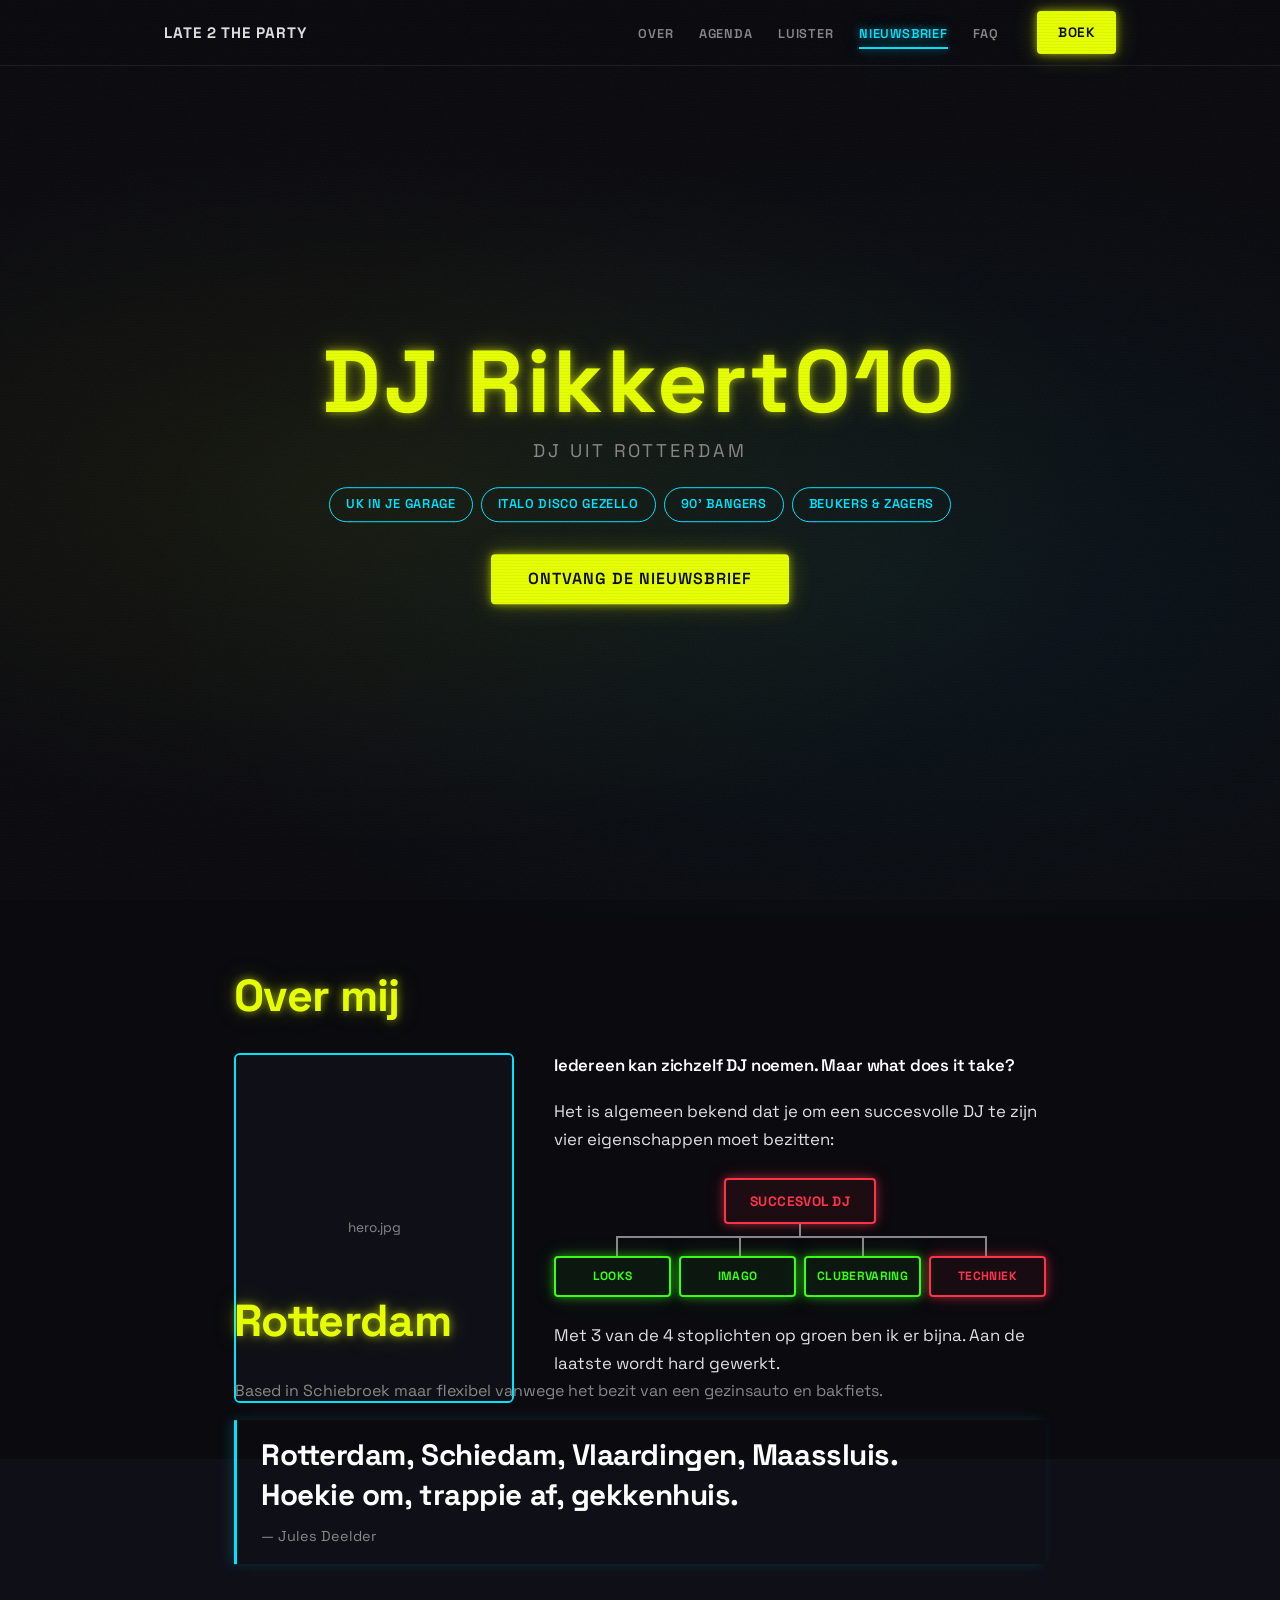
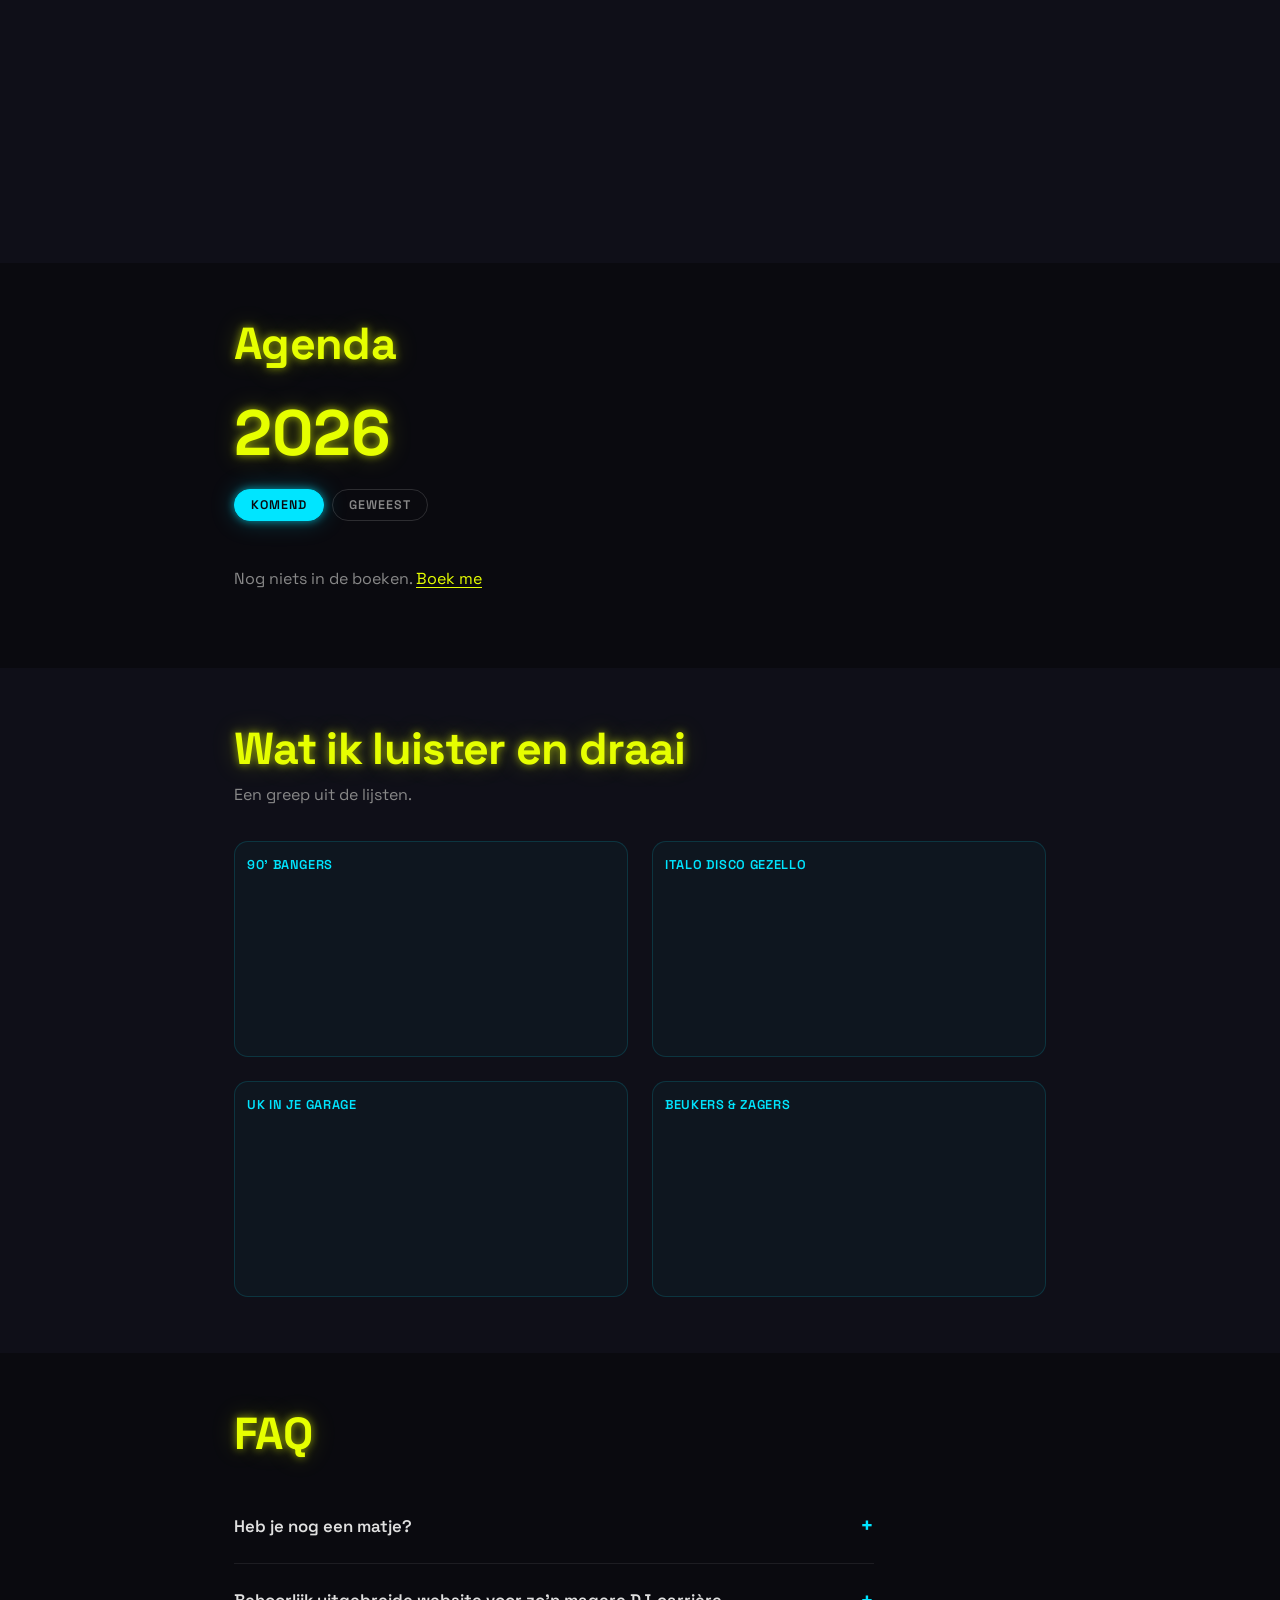
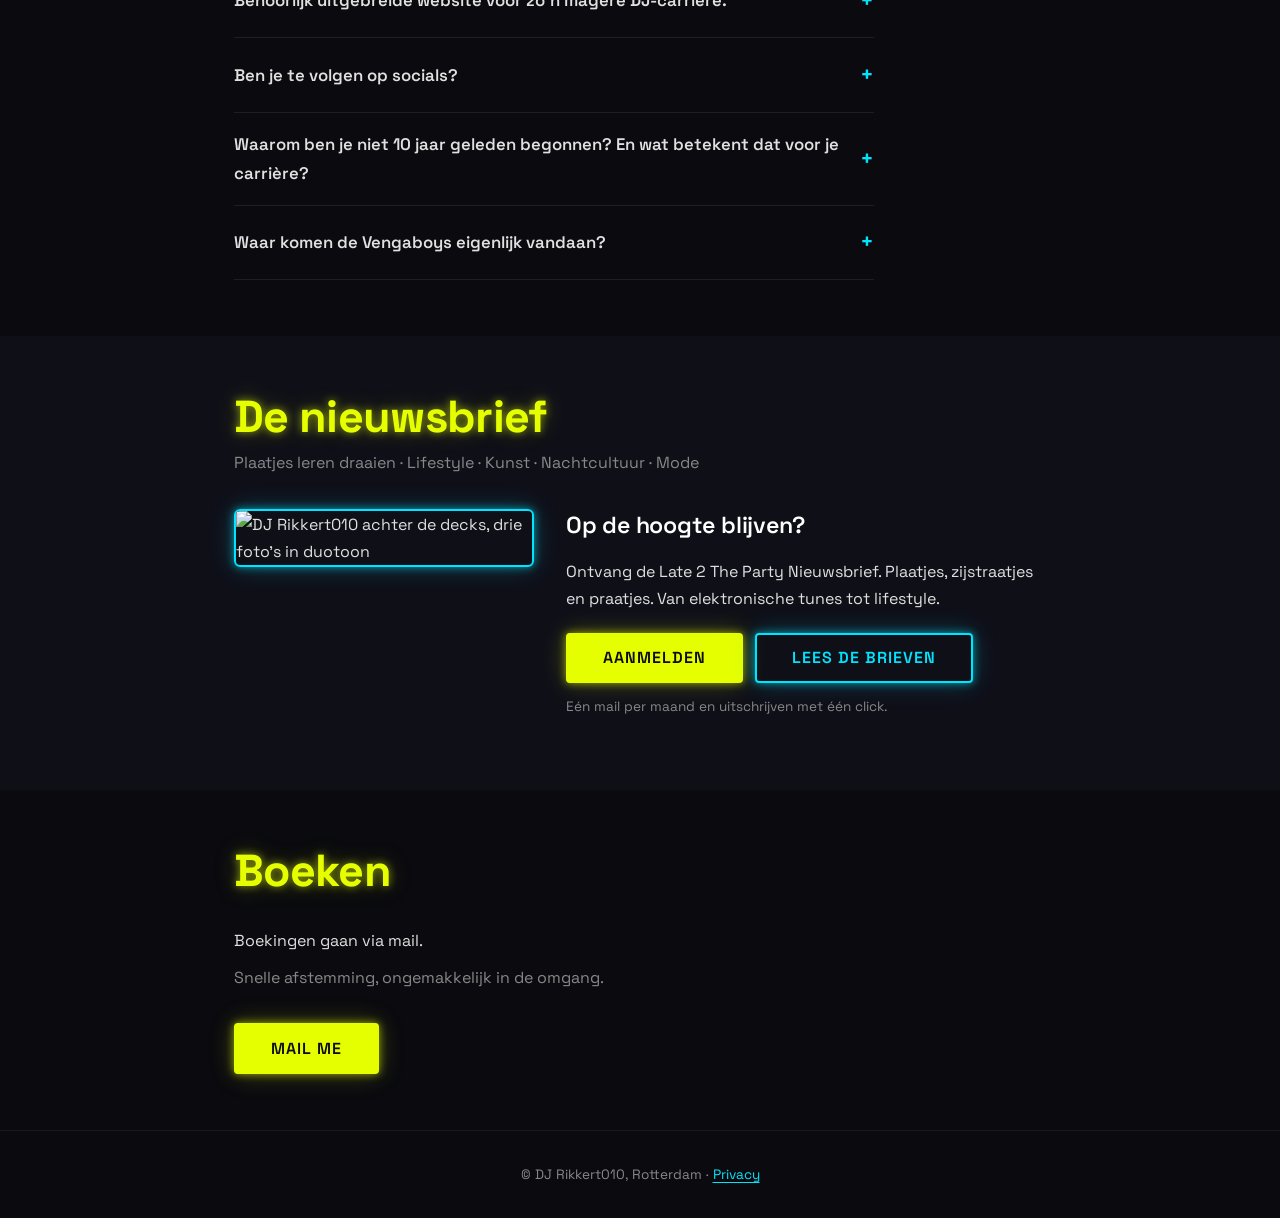
==== index.html @ aee0bec8 "FAQ: vraag 'Hoe lang kun je draaien' verwijderd https://claude.ai/code/session_01ERhdSVkAVQHvj8tGALR" ====
<!DOCTYPE html>
<html lang="nl">
<head>
  <meta charset="UTF-8">
  <meta name="viewport" content="width=device-width, initial-scale=1.0">

  <!-- Favicon (emoji, geen extra bestand nodig) -->
  <link rel="icon" href="data:image/svg+xml,<svg xmlns=%22http://www.w3.org/2000/svg%22 viewBox=%220 0 100 100%22><text y=%22.9em%22 font-size=%2290%22>🎧</text></svg>">

  <!-- SEO -->
  <title>DJ Rikkert010 — Rotterdam | Boekingen</title>
  <meta name="description" content="DJ Rikkert010 uit Rotterdam. UK Garage, Italo Disco, 90's bangers en meer. Beschikbaar voor boekingen.">

  <!-- Open Graph -->
  <meta property="og:title" content="DJ Rikkert010 — Rotterdam">
  <meta property="og:description" content="DJ Rikkert010. UK in je Garage, Italo Disco Gezello & 90' Bangers.">
  <meta property="og:type" content="website">
  <link rel="canonical" href="https://www.late2theparty.nl/">
  <meta property="og:url" content="https://www.late2theparty.nl/">
  <meta property="og:image" content="https://www.late2theparty.nl/hero.jpg">

  <!-- Google Font -->
  <link rel="preconnect" href="https://fonts.googleapis.com">
  <link rel="preconnect" href="https://fonts.gstatic.com" crossorigin>
  <link href="https://fonts.googleapis.com/css2?family=Space+Grotesk:wght@400;600;700&display=swap" rel="stylesheet">

  <link rel="stylesheet" href="style.css">
</head>
<body>

  <!-- Cursor glow (desktop only, moved by JS) -->
  <div class="cursor-glow" id="cursorGlow" aria-hidden="true"></div>

  <!-- Scanlines overlay -->
  <div class="scanlines" aria-hidden="true"></div>

  <!-- Noise texture overlay -->
  <div class="noise" aria-hidden="true"></div>

  <!-- ============================================
       STICKY NAVIGATIE
       ============================================ -->
  <nav class="site-nav" id="siteNav" aria-label="Hoofdnavigatie">
    <div class="site-nav__inner">
      <a href="#hero" class="site-nav__brand">Late 2 The Party</a>
      <ul class="site-nav__links">
        <li><a href="#over" class="site-nav__link">Over</a></li>
        <li><a href="#agenda" class="site-nav__link">Agenda</a></li>
        <li><a href="#luister" class="site-nav__link">Luister</a></li>
        <li><a href="#nieuwsbrief" class="site-nav__link">Nieuwsbrief</a></li>
        <li><a href="#faq" class="site-nav__link">FAQ</a></li>
      </ul>
      <a href="#contact" class="site-nav__cta">Boek</a>
    </div>
  </nav>

  <!-- ============================================
       HERO
       ============================================ -->
  <section class="hero" id="hero" data-parallax="0.3">
    <div class="hero__content">
      <h1 class="hero__title neon-text">DJ Rikkert010</h1>
      <p class="hero__sub">DJ uit Rotterdam</p>

      <!-- GENRE TAGS -->
      <div class="genre-tags">
        <a href="https://open.spotify.com/playlist/3SSnkNHaZYFEnFsS2uNzvc?si=Rkkg8hDzQoSK9qMRm84tKg" class="genre-tag" target="_blank" rel="noopener" aria-label="UK Garage playlist op Spotify">UK in je Garage</a>
        <a href="https://open.spotify.com/playlist/0wihgNsvUCuYe4vIcIEJX1?si=40QB4XUaSfa1ktWyz97FcA&pi=Adpx3Pd0QFGsA" class="genre-tag" target="_blank" rel="noopener" aria-label="Italo Disco playlist op Spotify">Italo Disco Gezello</a>
        <a href="https://open.spotify.com/playlist/6vOpbanOj8kMaIDSkkobG8?si=ckpwqJuDSN2oO83r56tTGg" class="genre-tag" target="_blank" rel="noopener" aria-label="90s Dance playlist op Spotify">90' Bangers</a>
        <a href="https://open.spotify.com/playlist/5kQzJcHHc57Rl9Vzh4SRj6?si=ad35b520052c4538" class="genre-tag" target="_blank" rel="noopener" aria-label="Beukers en zagers playlist op Spotify">Beukers &amp; zagers</a>
      </div>

      <button type="button" class="btn btn--primary ml-onclick-form" onclick="ml('show', '6erjz7', true)">Ontvang de nieuwsbrief</button>
    </div>
  </section>

  <!-- ============================================
       OVER MIJ
       ============================================ -->
  <section class="section" id="over">
    <div class="container">
      <h2 class="section__heading neon-text">Over mij</h2>
      <div class="about-grid">

        <!-- FOTO: hero.jpg staat in docs/ (zelfde bestandsnaam houden) -->
        <div class="photo-frame glow-pulse" id="photo-about">
          <img
            src="hero.jpg"
            alt="Portretfoto van DJ Rikkert010"
            class="photo-frame__img"
            loading="lazy"
            onerror="this.parentElement.classList.add('photo-frame--fallback')"
          >
          <div class="photo-frame__placeholder" aria-hidden="true">hero.jpg</div>
        </div>

        <div class="about-text fade-in">
          <p class="lead">Iedereen kan zichzelf DJ noemen. Maar what does it take?</p>
          <p>Het is algemeen bekend dat je om een succesvolle DJ te zijn vier eigenschappen moet bezitten:</p>

          <!-- ISSUE TREE (animates on scroll) -->
          <div class="skill-tree skill-tree--animate" aria-label="Issue tree: Succesvol DJ staat op rood. Looks, Imago en Clubervaring op groen, Techniek op rood en die blokkeert de uitkomst">
            <div class="skill-tree__top">
              <div class="skill-box skill-box--result skill-box--blocked glow-pulse glow-pulse--red">Succesvol DJ</div>
            </div>
            <div class="skill-tree__connector" aria-hidden="true">
              <div class="connector-line connector-line--vertical"></div>
              <div class="connector-line connector-line--horizontal"></div>
              <div class="connector-line connector-line--drop connector-line--drop-1"></div>
              <div class="connector-line connector-line--drop connector-line--drop-2"></div>
              <div class="connector-line connector-line--drop connector-line--drop-3"></div>
              <div class="connector-line connector-line--drop connector-line--drop-4"></div>
            </div>
            <div class="skill-tree__bottom">
              <div class="skill-box skill-box--green">Looks</div>
              <div class="skill-box skill-box--green">Imago</div>
              <div class="skill-box skill-box--green">Clubervaring</div>
              <div class="skill-box skill-box--red glow-pulse glow-pulse--red">Techniek</div>
            </div>
          </div>

          <p>Met 3 van de 4 stoplichten op groen ben ik er bijna. Aan de laatste wordt hard gewerkt.</p>
        </div>
      </div>
    </div>
  </section>

  <!-- ============================================
       ROTTERDAM
       ============================================ -->
  <section class="section section--alt" id="rotterdam" data-parallax="0.15">
    <div class="container">
      <h2 class="section__heading neon-text">Rotterdam</h2>
      <div class="fade-in">
        <p class="text-muted">Based in Schiebroek maar flexibel vanwege het bezit van een gezinsauto en bakfiets.</p>
        <blockquote class="deelder-quote">
          <p>Rotterdam, Schiedam, Vlaardingen, Maassluis.<br>Hoekie om, trappie af, gekkenhuis.</p>
          <footer>— Jules Deelder</footer>
        </blockquote>
      </div>
    </div>
  </section>

  <!-- ============================================
       AGENDA
       ============================================ -->
  <section class="section" id="agenda">
    <div class="container">
      <h2 class="section__heading neon-text">Agenda</h2>

      <!-- TOURDATA -->
      <div class="agenda fade-in" aria-label="Agenda met optredens">
        <p class="agenda__year">2026</p>

        <div class="agenda-tabs" role="tablist" aria-label="Komende en eerdere optredens">
          <button class="agenda-tab agenda-tab--on" id="tab-komend" role="tab"
                  aria-selected="true" aria-controls="paneel-komend" data-paneel="komend">Komend</button>
          <button class="agenda-tab" id="tab-geweest" role="tab"
                  aria-selected="false" aria-controls="paneel-geweest" data-paneel="geweest">Geweest</button>
        </div>

        <!--
          NIEUWE DATUM: kopieer een <li> naar het juiste paneel.
          datum (DD-MM) | vlag + plaats | naam van het optreden
        -->
        <div class="agenda-paneel" id="paneel-komend" role="tabpanel" aria-labelledby="tab-komend">
          <p class="agenda-leeg">Nog niets in de boeken. <button type="button" class="agenda-leeg__knop" onclick="document.getElementById('contact').scrollIntoView()">Boek me</button></p>
        </div>

        <div class="agenda-paneel" id="paneel-geweest" role="tabpanel" aria-labelledby="tab-geweest" hidden>
          <ul class="agenda__list">
            <li class="agenda__row">
              <span class="agenda__date">15-08</span>
              <span class="agenda__location"><span class="agenda__flag">🇳🇱</span> Rotterdam</span>
              <span class="agenda__event">TELLES B-DAY @ Caf&eacute; Soif</span>
            </li>
            <li class="agenda__row">
              <span class="agenda__date">31-07</span>
              <span class="agenda__location"><span class="agenda__flag">🏳️‍🌈</span> Amsterdam</span>
              <span class="agenda__event">Pride Company Party</span>
            </li>
          </ul>
        </div>
      </div>
    </div>
  </section>

  <!-- ============================================
       SPOTIFY EMBED
       ============================================ -->
  <section class="section section--alt" id="luister">
    <div class="container">
      <h2 class="section__heading section__heading--tight neon-text">Wat ik luister en draai</h2>
      <p class="section__sub">Een greep uit de lijsten.</p>
      <div class="spotify-grid fade-in">
        <div class="spotify-embed">
          <p class="spotify-label">90' Bangers</p>
          <iframe
            style="border-radius:12px"
            src="https://open.spotify.com/embed/playlist/6vOpbanOj8kMaIDSkkobG8?utm_source=generator&theme=0"
            width="100%" height="152"
            frameBorder="0"
            allow="autoplay; clipboard-write; encrypted-media; fullscreen; picture-in-picture"
            loading="lazy"
            title="90' Bangers playlist"
          ></iframe>
        </div>
        <div class="spotify-embed">
          <p class="spotify-label">Italo Disco Gezello</p>
          <iframe
            style="border-radius:12px"
            src="https://open.spotify.com/embed/playlist/0wihgNsvUCuYe4vIcIEJX1?si=40QB4XUaSfa1ktWyz97FcA&utm_source=generator&theme=0"
            width="100%" height="152"
            frameBorder="0"
            allow="autoplay; clipboard-write; encrypted-media; fullscreen; picture-in-picture"
            loading="lazy"
            title="Italo Disco Gezello playlist"
          ></iframe>
        </div>
        <div class="spotify-embed">
          <p class="spotify-label">UK in je Garage</p>
          <iframe
            style="border-radius:12px"
            src="https://open.spotify.com/embed/playlist/3SSnkNHaZYFEnFsS2uNzvc?utm_source=generator&theme=0"
            width="100%" height="152"
            frameBorder="0"
            allow="autoplay; clipboard-write; encrypted-media; fullscreen; picture-in-picture"
            loading="lazy"
            title="UK in je Garage playlist"
          ></iframe>
        </div>
        <div class="spotify-embed">
          <p class="spotify-label">Beukers &amp; zagers</p>
          <iframe
            style="border-radius:12px"
            src="https://open.spotify.com/embed/playlist/5kQzJcHHc57Rl9Vzh4SRj6?utm_source=generator&theme=0"
            width="100%" height="152"
            frameBorder="0"
            allow="autoplay; clipboard-write; encrypted-media; fullscreen; picture-in-picture"
            loading="lazy"
            title="Beukers en zagers playlist"
          ></iframe>
        </div>
      </div>
    </div>
  </section>

  <!-- ============================================
       FAQ
       ============================================ -->
  <section class="section" id="faq">
    <div class="container">
      <h2 class="section__heading neon-text">FAQ</h2>
      <div class="faq-list fade-in">

        <details class="faq-item">
          <summary class="faq-question">Heb je nog een matje?</summary>
          <p class="faq-answer">Nee, maar als je tijdig boekt is er van alles mogelijk.</p>
        </details>

        <details class="faq-item">
          <summary class="faq-question">Behoorlijk uitgebreide website voor zo'n magere DJ-carrière.</summary>
          <p class="faq-answer">Naast DJ'en leer ik ook vibecoden.</p>
        </details>

        <details class="faq-item">
          <summary class="faq-question">Ben je te volgen op socials?</summary>
          <p class="faq-answer">Jazeker, ik ben al sinds 2013 actief op LinkedIn.</p>
        </details>

        <details class="faq-item">
          <summary class="faq-question">Waarom ben je niet 10 jaar geleden begonnen? En wat betekent dat voor je carrière?</summary>
          <p class="faq-answer">Leuk dat je het vraagt. Was ik tien jaar eerder begonnen, dan waren er een hoop andere leuke dingen niet gebeurd. En had ik minder tijd gehad om op feesten een neus voor bangers te ontwikkelen.</p>
          <p class="faq-answer">Als het gaat om implicaties voor je carrière verwijs ik graag naar de schilder Henri Rousseau (1844-1910), bijgenaamd Le Douanier. Pas toen hij met pensioen was van zijn baan als douaneambtenaar begon hij serieus te schilderen. Uitkomst: zijn junglelandschappen hangen nu in het MoMA.</p>
        </details>

        <details class="faq-item">
          <summary class="faq-question">Waar komen de Vengaboys eigenlijk vandaan?</summary>
          <p class="faq-answer">Rotterdam.</p>
        </details>

      </div>
    </div>
  </section>

  <!-- ============================================
       NIEUWSBRIEF, LATE 2 THE PARTY
       ============================================ -->
  <section class="section section--alt" id="nieuwsbrief">
    <div class="container">
      <h2 class="section__heading section__heading--tight neon-text">De nieuwsbrief</h2>
      <p class="section__sub">Plaatjes leren draaien &middot; Lifestyle &middot; Kunst &middot; Nachtcultuur &middot; Mode</p>

      <div class="nb-promo fade-in">
        <a class="nb-promo__beeld" href="nieuwsbrief/" aria-label="Naar het nieuwsbriefarchief">
          <img src="collage.jpg" alt="DJ Rikkert010 achter de decks, drie foto's in duotoon" loading="lazy">
        </a>

        <div class="nb-promo__tekst">
          <p class="lead">Op de hoogte blijven?</p>
          <p>Ontvang de Late 2 The Party Nieuwsbrief. Plaatjes, zijstraatjes en praatjes. Van elektronische tunes tot lifestyle.</p>
          <div class="nb-promo__acties">
            <button type="button" class="btn btn--primary ml-onclick-form" onclick="ml('show', '6erjz7', true)">Aanmelden</button>
            <a href="nieuwsbrief/" class="btn btn--secondary">Lees de brieven</a>
          </div>
          <p class="newsletter__note">Eén mail per maand en uitschrijven met één click.</p>
        </div>
      </div>
    </div>
  </section>

  <!-- ============================================
       CONTACT / BOEKEN
       ============================================ -->
  <section class="section" id="contact">
    <div class="container">
      <h2 class="section__heading neon-text">Boeken</h2>
      <div class="contact-block fade-in">
        <p>Boekingen gaan via mail.</p>
        <p class="text-muted">Snelle afstemming, ongemakkelijk in de omgang.</p>

        <!-- MAILADRES AANPASSEN: verander alleen het adres achter "mailto:". -->
        <a href="mailto:hallo@late2theparty.nl" class="btn btn--primary" aria-label="Stuur een boekingsmail">Mail me</a>
      </div>
    </div>
  </section>

  <!-- ============================================
       FOOTER
       ============================================ -->
  <footer class="footer">
    <p>&copy; DJ Rikkert010, Rotterdam &middot; <a href="privacy/" class="nb-inline-link">Privacy</a></p>
  </footer>

  <script src="main.js"></script>

  <!-- ============================================
       MAILERLITE UNIVERSAL SCRIPT
       ============================================
       Activeert pop-ups en embedded formulieren die je in het
       MailerLite-dashboard aanmaakt. Weergaveregels van de pop-up
       stel je daar in, niet hier.
       ============================================ -->
  <script>
    (function(w,d,e,u,f,l,n){w[f]=w[f]||function(){(w[f].q=w[f].q||[])
    .push(arguments);},l=d.createElement(e),l.async=1,l.src=u,
    n=d.getElementsByTagName(e)[0],n.parentNode.insertBefore(l,n);})
    (window,document,'script','https://assets.mailerlite.com/js/universal.js','ml');
    ml('account', '2547241');
  </script>
</body>
</html>
---- style.css ----
/* ============================================
   R-010 DJ ONE-PAGER
   ============================================
   KLEUREN AANPASSEN:
   --neon-yellow : primaire neon kleur
   --neon-cyan   : secundaire neon kleur
   --neon-red    : accentkleur
   --bg-dark     : achtergrond
   ============================================ */

:root {
  --neon-yellow: #e6ff00;
  --neon-cyan: #00e5ff;
  --neon-red: #ff3348;
  --neon-green: #39ff14;
  --bg-dark: #0a0a0f;
  --bg-alt: #0f0f18;
  --text-main: #e0e0e0;
  --text-muted: #888;
  --font: 'Space Grotesk', sans-serif;
  --glow-yellow: 0 0 8px rgba(230, 255, 0, .6), 0 0 24px rgba(230, 255, 0, .25);
  --glow-cyan: 0 0 8px rgba(0, 229, 255, .6), 0 0 24px rgba(0, 229, 255, .25);
  --glow-green: 0 0 8px rgba(57, 255, 20, .5), 0 0 20px rgba(57, 255, 20, .2);
  --glow-red: 0 0 8px rgba(255, 51, 72, .5), 0 0 20px rgba(255, 51, 72, .2);
  /* hoogte van de sticky nav — de hero trekt dit van 100dvh af */
  --nav-h: 3.2rem;
}

@media (max-width: 640px) {
  :root { --nav-h: 2.7rem; }
}

/* ---- RESET ---- */
*, *::before, *::after { box-sizing: border-box; margin: 0; padding: 0; }

html {
  scroll-behavior: smooth;
  scroll-padding-top: 5rem;
}

body {
  font-family: var(--font);
  background: var(--bg-dark);
  color: var(--text-main);
  line-height: 1.7;
  -webkit-font-smoothing: antialiased;
  overflow-x: hidden;
}

a { color: inherit; text-decoration: none; }
ul { list-style: none; }
img { max-width: 100%; display: block; }

/* ---- CONTAINER ---- */
.container {
  max-width: 860px;
  margin: 0 auto;
  padding: 0 1.5rem;
}

/* ============================================
   STICKY NAVIGATIE
   ============================================ */
.site-nav {
  position: sticky;
  top: 0;
  z-index: 1000;
  background: rgba(10, 10, 15, .82);
  -webkit-backdrop-filter: blur(10px);
  backdrop-filter: blur(10px);
  border-bottom: 1px solid rgba(255, 255, 255, .08);
}

.site-nav__inner {
  max-width: 1000px;
  margin: 0 auto;
  display: flex;
  align-items: center;
  gap: 1rem;
  padding: .7rem 1.5rem;
}

.site-nav__brand {
  font-weight: 700;
  font-size: .95rem;
  text-transform: uppercase;
  letter-spacing: .06em;
  color: var(--text-main);
  white-space: nowrap;
  transition: color .2s ease, text-shadow .2s ease;
}

.site-nav__brand:hover {
  color: var(--neon-yellow);
  text-shadow: var(--glow-yellow);
}

.site-nav__links {
  display: flex;
  align-items: center;
  gap: 1.6rem;
  margin-left: auto;
}

.site-nav__link {
  position: relative;
  text-transform: uppercase;
  letter-spacing: .06em;
  font-size: .8rem;
  font-weight: 600;
  color: var(--text-muted);
  padding: .2rem 0;
  transition: color .2s ease;
}

.site-nav__link:hover {
  color: var(--neon-cyan);
}

.site-nav__link--active {
  color: var(--neon-cyan);
  text-shadow: var(--glow-cyan);
}

.site-nav__link--active::after {
  content: '';
  position: absolute;
  left: 0;
  right: 0;
  bottom: -4px;
  height: 2px;
  background: var(--neon-cyan);
  box-shadow: var(--glow-cyan);
}

.site-nav__cta {
  margin-left: 1.4rem;
  padding: .5rem 1.2rem;
  border-radius: 4px;
  font-weight: 600;
  font-size: .85rem;
  text-transform: uppercase;
  letter-spacing: .05em;
  white-space: nowrap;
  background: var(--neon-yellow);
  color: var(--bg-dark);
  border: 2px solid var(--neon-yellow);
  box-shadow: var(--glow-yellow);
  transition: all .2s ease;
}

.site-nav__cta:hover {
  background: transparent;
  color: var(--neon-yellow);
}

.site-nav__cta:focus-visible,
.site-nav__link:focus-visible,
.site-nav__brand:focus-visible {
  outline: 2px solid var(--neon-cyan);
  outline-offset: 3px;
}

@media (max-width: 640px) {
  .site-nav__inner {
    gap: .5rem;
    padding: .55rem .9rem;
  }
  .site-nav__brand {
    display: none;
  }
  .site-nav__links {
    margin: 0 auto;
    gap: .95rem;
  }
  .site-nav__link {
    font-size: .85rem;
  }
  .site-nav__cta {
    margin-left: 0;
    padding: .45rem .9rem;
  }
}

/* Extra smalle telefoons: nav nog iets compacter */
@media (max-width: 380px) {
  .site-nav__links { gap: .7rem; }
  .site-nav__link { font-size: .8rem; }
  .site-nav__cta { padding: .4rem .7rem; font-size: .78rem; }
}

/* ============================================
   SCANLINES OVERLAY (CRT effect)
   ============================================ */
.scanlines {
  position: fixed;
  inset: 0;
  z-index: 9998;
  pointer-events: none;
  background: repeating-linear-gradient(
    0deg,
    rgba(0, 0, 0, .03) 0px,
    rgba(0, 0, 0, .03) 1px,
    transparent 1px,
    transparent 3px
  );
}

/* ============================================
   NOISE TEXTURE OVERLAY
   ============================================ */
.noise {
  position: fixed;
  inset: 0;
  z-index: 9997;
  pointer-events: none;
  opacity: .04;
  background-image: url("data:image/svg+xml,%3Csvg viewBox='0 0 256 256' xmlns='http://www.w3.org/2000/svg'%3E%3Cfilter id='n'%3E%3CfeTurbulence type='fractalNoise' baseFrequency='.85' numOctaves='4' stitchTiles='stitch'/%3E%3C/filter%3E%3Crect width='100%25' height='100%25' filter='url(%23n)'/%3E%3C/svg%3E");
  background-repeat: repeat;
  background-size: 256px 256px;
}

/* ============================================
   CURSOR GLOW (desktop only)
   ============================================ */
.cursor-glow {
  position: fixed;
  width: 320px;
  height: 320px;
  border-radius: 50%;
  background: radial-gradient(
    circle,
    rgba(0, 229, 255, .08) 0%,
    rgba(230, 255, 0, .04) 40%,
    transparent 70%
  );
  pointer-events: none;
  z-index: 9996;
  left: 0;
  top: 0;
  opacity: 0;
  transition: opacity .3s ease;
  will-change: transform;
}

.cursor-glow--visible {
  opacity: 1;
}

/* Hide cursor glow on touch devices */
@media (hover: none) {
  .cursor-glow { display: none; }
}

/* ---- NEON TEXT ---- */
.neon-text {
  color: var(--neon-yellow);
  text-shadow: var(--glow-yellow);
}

.text-cyan {
  color: var(--neon-cyan);
  text-shadow: var(--glow-cyan);
}

.text-red {
  color: var(--neon-red);
  text-shadow: 0 0 8px rgba(255, 51, 72, .6);
}

.text-muted {
  color: var(--text-muted);
}

/* ============================================
   GRADIENT TEXT (cyan → yellow)
   ============================================ */
.gradient-text {
  background: linear-gradient(135deg, var(--neon-cyan) 0%, var(--neon-yellow) 100%);
  -webkit-background-clip: text;
  background-clip: text;
  -webkit-text-fill-color: transparent;
  /* glow uses a blurred pseudo-element */
  position: relative;
}

.gradient-text::after {
  content: attr(data-text);
  position: absolute;
  inset: 0;
  background: linear-gradient(135deg, var(--neon-cyan) 0%, var(--neon-yellow) 100%);
  -webkit-background-clip: text;
  background-clip: text;
  -webkit-text-fill-color: transparent;
  filter: blur(12px);
  opacity: .5;
  z-index: -1;
}

/* ============================================
   GLOW PULSE (breathing neon borders)
   ============================================ */
.glow-pulse {
  animation: glowPulse 3s ease-in-out infinite alternate;
}

.glow-pulse--green {
  animation-name: glowPulseGreen;
}

.glow-pulse--red {
  animation-name: glowPulseRed;
}

@keyframes glowPulse {
  0%   { box-shadow: 0 0 6px rgba(0, 229, 255, .4), 0 0 16px rgba(0, 229, 255, .15); }
  100% { box-shadow: 0 0 12px rgba(0, 229, 255, .7), 0 0 36px rgba(0, 229, 255, .3); }
}

@keyframes glowPulseGreen {
  0%   { box-shadow: 0 0 6px rgba(57, 255, 20, .3), 0 0 16px rgba(57, 255, 20, .1); }
  100% { box-shadow: 0 0 12px rgba(57, 255, 20, .6), 0 0 36px rgba(57, 255, 20, .25); }
}

@keyframes glowPulseRed {
  0%   { box-shadow: 0 0 6px rgba(255, 51, 72, .3), 0 0 16px rgba(255, 51, 72, .1); }
  100% { box-shadow: 0 0 12px rgba(255, 51, 72, .6), 0 0 36px rgba(255, 51, 72, .25); }
}

/* ============================================
   HERO
   ============================================ */
.hero {
  /* nav-hoogte eraf, anders staat de inhoud onder het optische midden */
  min-height: calc(100vh - var(--nav-h));
  min-height: calc(100dvh - var(--nav-h));
  display: flex;
  align-items: center;
  justify-content: center;
  text-align: center;
  padding: 2rem;
  position: relative;
  overflow: hidden;
}

/* subtle gradient bg */
.hero::before {
  content: '';
  position: absolute;
  inset: 0;
  background:
    radial-gradient(ellipse at 30% 50%, rgba(230, 255, 0, .06) 0%, transparent 60%),
    radial-gradient(ellipse at 70% 60%, rgba(0, 229, 255, .05) 0%, transparent 60%);
  pointer-events: none;
}

.hero__content { position: relative; z-index: 1; }

.hero__title {
  font-size: clamp(4rem, 14vw, 10rem);
  text-wrap: balance;
  font-weight: 700;
  letter-spacing: .04em;
  line-height: 1;
  animation: flicker 3s ease-in-out infinite alternate;
}

@keyframes flicker {
  0%, 90%, 100% { opacity: 1; }
  92% { opacity: .85; }
  94% { opacity: 1; }
  96% { opacity: .9; }
}

/* ============================================
   GENRE TAGS
   ============================================ */
.genre-tags {
  display: flex;
  flex-wrap: wrap;
  justify-content: center;
  gap: .5rem;
  margin-top: 1.25rem;
}

.genre-tag {
  display: inline-block;
  padding: .35rem 1rem;
  border: 1px solid var(--neon-cyan);
  border-radius: 100px;
  font-size: .8rem;
  font-weight: 600;
  color: var(--neon-cyan);
  text-transform: uppercase;
  letter-spacing: .05em;
  transition: all .2s ease;
}

.genre-tag:hover {
  background: var(--neon-cyan);
  color: var(--bg-dark);
  box-shadow: var(--glow-cyan);
}

.genre-tag[href="#"] {
  pointer-events: none;
  cursor: default;
}

.genre-tag:focus-visible {
  outline: 2px solid var(--neon-yellow);
  outline-offset: 2px;
}

/* ============================================
   BUTTONS
   ============================================ */
.btn {
  display: inline-block;
  padding: .85rem 2.2rem;
  border-radius: 4px;
  font-family: var(--font);
  font-size: 1rem;
  font-weight: 600;
  cursor: pointer;
  border: 2px solid transparent;
  transition: all .2s ease;
  text-transform: uppercase;
  letter-spacing: .06em;
}

.btn:focus-visible {
  outline: 2px solid var(--neon-cyan);
  outline-offset: 3px;
}

.btn--primary {
  background: var(--neon-yellow);
  color: var(--bg-dark);
  border-color: var(--neon-yellow);
  box-shadow: var(--glow-yellow);
  margin-top: 2rem;
}

.btn--primary:hover {
  background: transparent;
  color: var(--neon-yellow);
}

.btn--secondary {
  background: transparent;
  color: var(--neon-cyan);
  border-color: var(--neon-cyan);
  box-shadow: var(--glow-cyan);
}

.btn--secondary:hover {
  background: var(--neon-cyan);
  color: var(--bg-dark);
}

.btn--copied {
  border-color: var(--neon-yellow) !important;
  color: var(--neon-yellow) !important;
  box-shadow: var(--glow-yellow) !important;
  background: transparent !important;
}

/* ============================================
   SECTIONS
   ============================================ */
.section {
  padding: 5rem 0;
  position: relative;
}

.section--alt {
  background: var(--bg-alt);
}

.section__heading {
  font-size: clamp(1.8rem, 5vw, 2.8rem);
  margin-bottom: 2rem;
  font-weight: 700;
  letter-spacing: -.015em;
  line-height: 1.1;
  text-wrap: balance;
}

/* Kop met een ondertitel eronder: minder lucht tussen de twee */
.section__heading--tight {
  margin-bottom: .5rem;
}

.section__sub {
  margin-bottom: 2rem;
  color: var(--text-muted);
}

/* ============================================
   ABOUT GRID
   ============================================ */
.about-grid {
  display: grid;
  grid-template-columns: 280px 1fr;
  gap: 2.5rem;
  align-items: start;
}

@media (max-width: 640px) {
  .about-grid {
    grid-template-columns: 1fr;
  }
}

.about-text p {
  font-size: 1.05rem;
  margin-bottom: 1rem;
}

/* Openingsregel van een sectie: groter, dunner, meer lucht */
.lead {
  font-size: clamp(1.2rem, 2.6vw, 1.45rem);
  line-height: 1.45;
  font-weight: 600;
  letter-spacing: -.01em;
  color: #fff;
  text-wrap: pretty;
}

.about-text .lead {
  margin-bottom: 1.25rem;
}

/* ============================================
   SKILL TREE
   ============================================ */
.skill-tree {
  margin: 1.5rem 0;
  display: flex;
  flex-direction: column;
  align-items: center;
}

/* Animation: hidden by default, JS adds --visible */
.js .skill-tree--animate .skill-tree__top,
.js .skill-tree--animate .skill-tree__connector {
  opacity: 0;
  transform: translateY(16px);
  transition: opacity .4s ease, transform .4s ease;
}

/* De lampjes staan eerst UIT: grijs, geen gloed. */
.js .skill-tree--animate .skill-box--green,
.js .skill-tree--animate .skill-box--red {
  opacity: 0;
  transform: translateY(16px);
  border-color: rgba(255, 255, 255, .14);
  color: var(--text-muted);
  background: rgba(255, 255, 255, .02);
  box-shadow: none;
  transition: opacity .3s ease, transform .3s ease,
              border-color .5s ease, color .5s ease,
              background .5s ease, box-shadow .5s ease;
}

/* Pulserende gloed pas laten starten als het lampje aan is */
.js .skill-tree--animate .skill-box--red.glow-pulse {
  animation: none;
}

/* ...en dan gaan ze aan, in de reeks van de transition-delays hieronder */
.skill-tree--animate.skill-tree--visible .skill-tree__bottom .skill-box--green {
  border-color: var(--neon-green);
  color: var(--neon-green);
  background: rgba(57, 255, 20, .06);
  box-shadow: var(--glow-green);
}

.skill-tree--animate.skill-tree--visible .skill-tree__bottom .skill-box--red {
  border-color: var(--neon-red);
  color: var(--neon-red);
  background: rgba(255, 51, 72, .06);
  box-shadow: var(--glow-red);
}

.skill-tree--animate.skill-tree--visible .skill-box--red.glow-pulse {
  animation: glowPulseRed 3s ease-in-out infinite alternate;
  animation-delay: 2.1s;
}

.skill-tree--animate.skill-tree--visible .skill-tree__top {
  opacity: 1; transform: translateY(0);
  transition-delay: 0s;
}

.skill-tree--animate.skill-tree--visible .skill-tree__connector {
  opacity: 1; transform: translateY(0);
  transition-delay: .3s;
}

.skill-tree--animate.skill-tree--visible .skill-tree__bottom .skill-box:nth-child(1) {
  opacity: 1; transform: translateY(0);
  transition-delay: .5s;
}

.skill-tree--animate.skill-tree--visible .skill-tree__bottom .skill-box:nth-child(2) {
  opacity: 1; transform: translateY(0);
  transition-delay: .75s;
}

.skill-tree--animate.skill-tree--visible .skill-tree__bottom .skill-box:nth-child(3) {
  opacity: 1; transform: translateY(0);
  transition-delay: 1s;
}

/* De stilte hiervoor is de grap: drie lampjes floepen aan, dan een tel niks,
   en dan pas Techniek op rood. */
.skill-tree--animate.skill-tree--visible .skill-tree__bottom .skill-box:nth-child(4) {
  opacity: 1; transform: translateY(0);
  transition-delay: 1.8s;
}

.skill-tree__top {
  display: flex;
  justify-content: center;
}

.skill-tree__connector {
  position: relative;
  width: 100%;
  height: 32px;
}

.connector-line {
  position: absolute;
  background: var(--text-muted);
}

.connector-line--vertical {
  width: 2px;
  height: 12px;
  left: 50%;
  top: 0;
  transform: translateX(-50%);
}

.connector-line--horizontal {
  height: 2px;
  top: 12px;
  left: 12.5%;
  right: 12.5%;
}

.connector-line--drop {
  width: 2px;
  height: 20px;
  top: 12px;
}

.connector-line--drop-1 { left: 12.5%; }
.connector-line--drop-2 { left: 37.5%; }
.connector-line--drop-3 { left: 62.5%; }
.connector-line--drop-4 { left: 87.5%; }

.skill-tree__bottom {
  display: grid;
  grid-template-columns: repeat(4, 1fr);
  gap: .5rem;
  width: 100%;
}

@media (max-width: 480px) {
  .skill-tree__bottom {
    grid-template-columns: repeat(2, 1fr);
  }

  .skill-tree__connector {
    display: none;
  }
}

.skill-box {
  padding: .5rem .4rem;
  border-radius: 4px;
  text-align: center;
  font-size: .75rem;
  font-weight: 700;
  text-transform: uppercase;
  letter-spacing: .03em;
  border: 2px solid;
}

.skill-box--result {
  border-color: var(--neon-green);
  color: var(--neon-green);
  background: rgba(57, 255, 20, .08);
  box-shadow: var(--glow-green);
  padding: .6rem 1.5rem;
  font-size: .85rem;
}

.skill-box--green {
  border-color: var(--neon-green);
  color: var(--neon-green);
  background: rgba(57, 255, 20, .06);
}

.skill-box--red {
  border-color: var(--neon-red);
  color: var(--neon-red);
  background: rgba(255, 51, 72, .06);
  box-shadow: var(--glow-red);
}

/* ============================================
   PHOTO FRAME + FALLBACK
   ============================================ */
.photo-frame {
  aspect-ratio: 4 / 5;
  border: 2px solid var(--neon-cyan);
  border-radius: 6px;
  overflow: hidden;
  position: relative;
}

.photo-frame__img {
  width: 100%;
  height: 100%;
  object-fit: cover;
}

.photo-frame__placeholder {
  display: none;
  position: absolute;
  inset: 0;
  background: var(--bg-alt);
  color: var(--text-muted);
  font-size: .85rem;
  justify-content: center;
  align-items: center;
}

.photo-frame--fallback .photo-frame__img {
  display: none;
}

.photo-frame--fallback .photo-frame__placeholder {
  display: flex;
}

/* ============================================
   ROTTERDAM
   ============================================ */
.rotterdam-sub {
  font-style: italic;
  margin-top: .5rem;
}

.deelder-quote {
  border-left: 3px solid var(--neon-cyan);
  padding: 1rem 1.5rem;
  margin: 1rem 0 1.5rem;
  box-shadow: -4px 0 12px rgba(0, 229, 255, .15);
}

.deelder-quote p {
  font-size: clamp(1.3rem, 3.4vw, 1.85rem);
  font-weight: 700;
  line-height: 1.35;
  letter-spacing: -.015em;
  color: #fff;
}

.deelder-quote footer {
  margin-top: .5rem;
  color: var(--text-muted);
  font-size: .9rem;
}

.rotterdam-icons {
  margin-top: 1.25rem;
  color: var(--neon-cyan);
  font-weight: 600;
}

/* ============================================
   AGENDA / TOURDATA
   ============================================ */
.agenda__year {
  font-size: clamp(2.5rem, 8vw, 4rem);
  font-weight: 700;
  line-height: 1;
  color: var(--neon-yellow);
  text-shadow: var(--glow-yellow);
  margin-bottom: 1.5rem;
}

.agenda__list {
  display: flex;
  flex-direction: column;
}

.agenda__row {
  display: grid;
  grid-template-columns: 90px 1fr 1.2fr;
  align-items: center;
  gap: 1rem;
  padding: 1.1rem 0.25rem;
  border-top: 1px solid rgba(255, 255, 255, .08);
  transition: background .2s ease, padding-left .2s ease;
}

.agenda__row:last-child {
  border-bottom: 1px solid rgba(255, 255, 255, .08);
}

.agenda__row:hover {
  background: rgba(0, 229, 255, .05);
  padding-left: .75rem;
}

.agenda__date {
  font-weight: 700;
  font-size: 1.05rem;
  color: var(--neon-cyan);
  letter-spacing: .03em;
}

.agenda__location {
  font-weight: 600;
  color: var(--text-main);
}

.agenda__flag {
  margin-right: .4rem;
}

.agenda__event {
  color: var(--text-muted);
  text-align: right;
}

@media (max-width: 640px) {
  .agenda__row {
    grid-template-columns: 64px 1fr;
    grid-template-areas:
      "date location"
      "date event";
    gap: .15rem 1rem;
  }
  .agenda__date { grid-area: date; align-self: center; }
  .agenda__location { grid-area: location; }
  .agenda__event { grid-area: event; text-align: left; font-size: .9rem; }
}

/* ============================================
   SPOTIFY EMBEDS
   ============================================ */
.spotify-grid {
  display: grid;
  grid-template-columns: 1fr 1fr;
  gap: 1.5rem;
}

@media (max-width: 640px) {
  .spotify-grid {
    grid-template-columns: 1fr;
  }
}

.spotify-embed {
  border: 1px solid rgba(0, 229, 255, .15);
  border-radius: 14px;
  padding: .75rem;
  background: rgba(0, 229, 255, .03);
}

.spotify-label {
  font-size: .8rem;
  font-weight: 600;
  color: var(--neon-cyan);
  text-transform: uppercase;
  letter-spacing: .05em;
  margin-bottom: .5rem;
}

/* ============================================
   FAQ
   ============================================ */
.faq-list {
  max-width: 640px;
}

.faq-item {
  border-bottom: 1px solid rgba(255, 255, 255, .08);
}

.faq-question {
  padding: 1.1rem 0;
  cursor: pointer;
  font-weight: 600;
  font-size: 1.05rem;
  color: var(--text-main);
  list-style: none;
  display: flex;
  align-items: center;
  justify-content: space-between;
  gap: 1rem;
  transition: color .2s ease;
}

.faq-question::-webkit-details-marker {
  display: none;
}

.faq-question::after {
  content: '+';
  font-size: 1.4rem;
  color: var(--neon-cyan);
  flex-shrink: 0;
  transition: transform .2s ease;
}

.faq-item[open] .faq-question::after {
  content: '−';
}

.faq-question:hover {
  color: var(--neon-cyan);
}

.faq-answer {
  padding: 0 0 1.1rem;
  color: var(--text-muted);
  line-height: 1.7;
}

/* ============================================
   NIEUWSBRIEF
   ============================================ */
.newsletter {
  max-width: 620px;
}

.newsletter__pitch {
  font-size: 1.05rem;
  margin-bottom: 1.25rem;
}

.newsletter__what {
  display: flex;
  flex-direction: column;
  gap: .5rem;
  margin-bottom: 1.75rem;
}

.newsletter__what li {
  position: relative;
  padding-left: 1.5rem;
  color: var(--text-muted);
}

.newsletter__what li::before {
  content: '';
  position: absolute;
  left: 0;
  top: .65em;
  width: 8px;
  height: 8px;
  border: 2px solid var(--neon-cyan);
  box-shadow: var(--glow-cyan);
}

/* MailerLite embed krijgt lucht; de vormgeving zelf regel je in MailerLite */
.ml-embedded {
  margin: 0 0 .75rem;
}

.newsletter__note {
  font-size: .85rem;
  color: var(--text-muted);
}

/* ---- ARCHIEF ---- */
.newsletter__archive {
  margin-top: 3rem;
  padding-top: 2rem;
  border-top: 1px solid rgba(255, 255, 255, .08);
}

.newsletter__archive-heading {
  font-size: 1.1rem;
  font-weight: 700;
  letter-spacing: .04em;
  text-transform: uppercase;
  color: var(--neon-cyan);
  margin-bottom: 1.25rem;
}

.archive-list {
  display: flex;
  flex-direction: column;
}

.archive-item {
  padding: 1.1rem 0;
  border-bottom: 1px solid rgba(255, 255, 255, .08);
}

.archive-item:first-child {
  border-top: 1px solid rgba(255, 255, 255, .08);
}

.archive-item__meta {
  display: block;
  font-size: .78rem;
  letter-spacing: .12em;
  text-transform: uppercase;
  color: var(--text-muted);
  margin-bottom: .2rem;
}

.archive-item__title {
  font-size: 1.05rem;
  font-weight: 600;
  transition: color .2s ease, text-shadow .2s ease;
}

.archive-item__title:hover {
  color: var(--neon-yellow);
  text-shadow: var(--glow-yellow);
}

.archive-item__teaser {
  color: var(--text-muted);
  font-size: .92rem;
  margin-top: .2rem;
}

/* ============================================
   CONTACT
   ============================================ */
.contact-block {
  max-width: 520px;
  display: flex;
  flex-direction: column;
  align-items: flex-start;
  gap: .6rem;
}

/* Knop krijgt extra lucht; de gap regelt de rest */
.contact-block .btn--primary {
  margin-top: 1.4rem;
}

/* ============================================
   FOOTER
   ============================================ */
.footer {
  text-align: center;
  padding: 2rem;
  color: var(--text-muted);
  font-size: .85rem;
  border-top: 1px solid rgba(255, 255, 255, .06);
}

/* ============================================
   FADE-IN ANIMATION (scroll-triggered via JS)
   ============================================ */
.js .fade-in {
  opacity: 0;
  transform: translateY(24px);
  transition: opacity .6s ease, transform .6s ease;
}

/* Zwaarder dan .js .fade-in, anders verliest deze regel en blijft de
   inhoud onzichtbaar zodra JavaScript draait. */
.js .fade-in.fade-in--visible {
  opacity: 1;
  transform: translateY(0);
}

/* ============================================
   REDUCED MOTION
   ============================================ */
@media (prefers-reduced-motion: reduce) {
  .fade-in {
    opacity: 1;
    transform: none;
    transition: none;
  }
  .hero__title {
    animation: none;
  }
  .glow-pulse,
  .glow-pulse--green,
  .glow-pulse--red {
    animation: none;
  }
  .skill-tree--animate .skill-tree__top,
  .skill-tree--animate .skill-tree__connector,
  .skill-tree--animate .skill-box--green,
  .skill-tree--animate .skill-box--red {
    opacity: 1;
    transform: none;
    transition: none;
  }
  /* Lampjes meteen aan in plaats van grijs wachten op de reeks */
  .skill-tree--animate .skill-box--green {
    border-color: var(--neon-green);
    color: var(--neon-green);
    background: rgba(57, 255, 20, .06);
    box-shadow: var(--glow-green);
  }
  .skill-tree--animate .skill-box--red {
    border-color: var(--neon-red);
    color: var(--neon-red);
    background: rgba(255, 51, 72, .06);
    box-shadow: var(--glow-red);
  }
  /* Specifieker dan de regel die de pulse weer aanzet */
  .skill-tree--animate.skill-tree--visible .skill-box--red.glow-pulse {
    animation: none;
  }
}

/* ============================================
   NIEUWSBRIEFPAGINA EN PRIVACY
   Groen als hoofdkleur, zoals de masthead van de brief.
   ============================================ */
.neon-green-text {
  color: var(--neon-green);
  text-shadow: var(--glow-green);
}

/* ---- MASTHEAD ---- */
.nb-masthead {
  padding: 3.5rem 0 2rem;
  text-align: center;
  background:
    radial-gradient(ellipse at 50% 0%, rgba(230, 255, 0, .07) 0%, transparent 65%),
    var(--bg-dark);
}

.nb-masthead__kicker {
  font-size: clamp(1.6rem, 6vw, 3rem);
  font-weight: 700;
  line-height: 1;
  letter-spacing: -.01em;
  text-transform: uppercase;
  color: var(--neon-yellow);
  text-shadow: var(--glow-yellow);
}

.nb-masthead__title {
  font-size: clamp(1.6rem, 6vw, 3rem);
  font-weight: 700;
  line-height: 1;
  letter-spacing: -.01em;
  text-transform: uppercase;
  color: var(--neon-yellow);
  text-shadow: var(--glow-yellow);
}

.nb-masthead__tags {
  margin-top: 1.5rem;
  padding: .9rem 0;
  border-top: 2px solid var(--neon-cyan);
  border-bottom: 2px solid var(--neon-cyan);
  font-size: clamp(.8rem, 2vw, .95rem);
  font-weight: 700;
  color: var(--neon-yellow);
  letter-spacing: .02em;
}

/* ---- TAGFILTER ---- */
.nb-filters {
  display: flex;
  flex-wrap: wrap;
  gap: .5rem;
  margin-bottom: 2rem;
}

.nb-filter {
  font-family: var(--font);
  font-size: .78rem;
  font-weight: 600;
  letter-spacing: .04em;
  text-transform: uppercase;
  padding: .45rem .9rem;
  border-radius: 999px;
  cursor: pointer;
  color: var(--text-muted);
  background: transparent;
  border: 1px solid rgba(255, 255, 255, .14);
  transition: color .2s ease, border-color .2s ease, box-shadow .2s ease;
}

.nb-filter:hover {
  color: var(--neon-yellow);
  border-color: rgba(230, 255, 0, .5);
}

.nb-filter--on {
  color: var(--bg-dark);
  background: var(--neon-yellow);
  border-color: var(--neon-yellow);
  box-shadow: var(--glow-yellow);
}

.nb-filter:focus-visible {
  outline: 2px solid var(--neon-cyan);
  outline-offset: 3px;
}

/* ---- EDITIELIJST ---- */
.nb-list {
  display: flex;
  flex-direction: column;
}

.nb-item {
  border-top: 1px solid rgba(255, 255, 255, .08);
}

.nb-item:last-child {
  border-bottom: 1px solid rgba(255, 255, 255, .08);
}

.nb-item__link {
  display: block;
  padding: 1.4rem .25rem;
  transition: background .2s ease, padding-left .2s ease;
}

.nb-item__link:hover {
  background: rgba(230, 255, 0, .05);
  padding-left: .75rem;
}

.nb-item__link:focus-visible {
  outline: 2px solid var(--neon-yellow);
  outline-offset: 2px;
}

.nb-item__meta {
  display: block;
  font-size: .75rem;
  letter-spacing: .14em;
  text-transform: uppercase;
  color: var(--neon-yellow);
  margin-bottom: .35rem;
}

.nb-item__title {
  font-size: clamp(1.1rem, 2.6vw, 1.4rem);
  font-weight: 700;
  line-height: 1.25;
  letter-spacing: -.01em;
  text-wrap: balance;
  margin-bottom: .35rem;
}

.nb-item__link:hover .nb-item__title {
  color: var(--neon-yellow);
}

.nb-item__teaser {
  color: var(--text-muted);
  font-size: .95rem;
  margin-bottom: .6rem;
}

.nb-item__tags {
  display: flex;
  flex-wrap: wrap;
  gap: .35rem;
}

.nb-tag {
  font-size: .68rem;
  letter-spacing: .1em;
  text-transform: uppercase;
  color: var(--text-muted);
  border: 1px solid rgba(255, 255, 255, .12);
  border-radius: 999px;
  padding: .18rem .55rem;
}

.nb-empty {
  color: var(--text-muted);
  padding: 1.5rem 0;
}

.nb-inline-link {
  color: var(--neon-cyan);
  text-decoration: underline;
  text-underline-offset: 3px;
}

/* ---- LOPENDE TEKST, privacy ---- */
.prose {
  max-width: 68ch;
}

.prose p {
  margin-bottom: 1rem;
  font-size: 1.02rem;
}

.prose__h2 {
  font-size: 1.02rem;
  font-weight: 700;
  letter-spacing: .03em;
  text-transform: uppercase;
  color: #fff;
  margin: 2rem 0 .75rem;
}

.prose a {
  color: var(--neon-cyan);
  text-decoration: underline;
  text-underline-offset: 3px;
}

/* ---- NIEUWSBRIEFBLOK OP DE HOMEPAGE ---- */
.nb-kicker {
  font-size: .78rem;
  letter-spacing: .26em;
  text-transform: uppercase;
  color: var(--neon-cyan);
  margin-bottom: .4rem;
}

.nb-promo {
  display: grid;
  grid-template-columns: 300px 1fr;
  gap: 2rem;
  align-items: start;
}

@media (max-width: 700px) {
  .nb-promo { grid-template-columns: 1fr; gap: 1.5rem; }
}

.nb-promo__beeld {
  display: block;
  border: 2px solid var(--neon-cyan);
  border-radius: 6px;
  overflow: hidden;
  box-shadow: var(--glow-cyan);
  transition: transform .25s ease;
}

.nb-promo__beeld:hover { transform: translateY(-3px); }

.nb-promo__beeld:focus-visible {
  outline: 2px solid var(--neon-cyan);
  outline-offset: 3px;
}

.nb-promo__tekst p { margin-bottom: 1rem; }

.nb-promo__acties { margin: 1.25rem 0 .75rem; }

.btn--green {
  background: var(--neon-green);
  color: var(--bg-dark);
  border-color: var(--neon-green);
  box-shadow: var(--glow-green);
  margin-top: 0;
}

.btn--green:hover {
  background: transparent;
  color: var(--neon-green);
}

/* Uitkomst op rood: als één voorwaarde blokkeert, blokkeert de uitkomst ook */
.skill-box--blocked {
  border-color: var(--neon-red);
  color: var(--neon-red);
  background: rgba(255, 51, 72, .08);
  box-shadow: var(--glow-red);
}

/* ---- EDITIEPAGINA ---- */
.ed-back { font-size: .85rem; margin-bottom: 2rem; }

.ed-meta {
  font-size: .78rem;
  letter-spacing: .16em;
  text-transform: uppercase;
  color: var(--neon-yellow);
  margin-bottom: .5rem;
}

.ed-title {
  font-size: clamp(1.7rem, 4.6vw, 2.6rem);
  font-weight: 700;
  line-height: 1.1;
  letter-spacing: -.02em;
  text-wrap: balance;
  color: #fff;
  margin-bottom: .75rem;
}

.ed-preheader {
  font-size: clamp(1.05rem, 2.4vw, 1.25rem);
  color: var(--text-muted);
  margin-bottom: 1.25rem;
}

.ed-tags { display: flex; flex-wrap: wrap; gap: .35rem; }

.ed-rule {
  border: 0;
  border-top: 1px solid rgba(255, 255, 255, .1);
  margin: 2.5rem 0;
}

.ed-rubriek {
  font-size: clamp(1.5rem, 5vw, 2.1rem);
  font-weight: 700;
  line-height: 1.05;
  letter-spacing: -.01em;
  text-transform: uppercase;
  color: var(--neon-yellow);
  text-shadow: var(--glow-yellow);
  margin: 3.5rem 0 0;
  padding-bottom: .6rem;
  border-bottom: 2px solid var(--neon-cyan);
}

.prose .ed-rubriek + .prose__h2 { margin-top: 1.25rem; }

.ed-figure { margin: 1.75rem 0; }

.ed-figure img {
  width: 100%;
  border: 2px solid rgba(0, 229, 255, .35);
  border-radius: 6px;
}

.ed-figure figcaption {
  margin-top: .6rem;
  font-size: .8rem;
  color: var(--text-muted);
  line-height: 1.5;
}

.ed-sterren { font-size: 1.15rem; letter-spacing: .1em; }

.ed-cta { margin: 2rem 0 1rem; }

/* Het schema op de editiepagina staat stil, zonder scroll-animatie */
.prose .skill-tree { margin: 2rem 0; }

/* Twee knoppen naast elkaar, netjes afbrekend op smalle schermen */
.nb-promo__acties {
  display: flex;
  flex-wrap: wrap;
  gap: .75rem;
  align-items: center;
}

.ed-cta {
  display: flex;
  flex-wrap: wrap;
  gap: .75rem;
  align-items: center;
}

/* De aanmeldknop is een <button>, die erft de fontfamilie niet automatisch */
button.btn {
  font-family: var(--font);
  cursor: pointer;
}

/* ---- AGENDA TABBLADEN ---- */
.agenda-tabs {
  display: flex;
  gap: .5rem;
  margin-bottom: 1.5rem;
}

.agenda-tab {
  font-family: var(--font);
  font-size: .78rem;
  font-weight: 600;
  letter-spacing: .08em;
  text-transform: uppercase;
  padding: .45rem 1rem;
  border-radius: 999px;
  cursor: pointer;
  color: var(--text-muted);
  background: transparent;
  border: 1px solid rgba(255, 255, 255, .14);
  transition: color .2s ease, border-color .2s ease, box-shadow .2s ease;
}

.agenda-tab:hover {
  color: var(--neon-cyan);
  border-color: rgba(0, 229, 255, .5);
}

.agenda-tab--on {
  color: var(--bg-dark);
  background: var(--neon-cyan);
  border-color: var(--neon-cyan);
  box-shadow: var(--glow-cyan);
}

.agenda-tab:focus-visible {
  outline: 2px solid var(--neon-yellow);
  outline-offset: 3px;
}

.agenda-leeg {
  color: var(--text-muted);
  padding: 1.25rem 0;
}

.agenda-leeg__knop {
  font-family: var(--font);
  font-size: inherit;
  color: var(--neon-yellow);
  background: none;
  border: 0;
  padding: 0;
  cursor: pointer;
  text-decoration: underline;
  text-underline-offset: 3px;
}

/* ============================================
   AFWERKING NA DE UX-REVIEW
   ============================================ */

/* Naam past nu op één regel, ook op een telefoon */
.hero__title {
  font-size: clamp(2.4rem, 8vw, 5.5rem);
}

.hero__sub {
  margin-top: .6rem;
  font-size: clamp(.95rem, 2.2vw, 1.15rem);
  letter-spacing: .16em;
  text-transform: uppercase;
  color: var(--text-muted);
}

/* Minder verticale leegte tussen de secties */
.section {
  padding: 3.5rem 0;
}

@media (max-width: 640px) {
  .section { padding: 2.75rem 0; }
}

/* Archiefkop: kleiner dan de masthead en met lucht erboven */
.nb-subkop {
  margin-top: 3.5rem;
  font-size: clamp(1.3rem, 3.4vw, 1.75rem);
  font-weight: 700;
  letter-spacing: -.01em;
  text-transform: uppercase;
  color: var(--neon-yellow);
  text-shadow: var(--glow-yellow);
  padding-bottom: .5rem;
  border-bottom: 2px solid var(--neon-cyan);
}

.nb-subkop__hint {
  margin: .75rem 0 1.5rem;
  font-size: .9rem;
  color: var(--text-muted);
}

/* Gat tussen masthead en eerste alinea dichten */
.nb-masthead {
  padding-bottom: 1.25rem;
}

.nb-masthead + .section {
  padding-top: 2.25rem;
}

/* Knoppen in een rij: de marge die btn--primary voor de hero heeft,
   duwt hem hier scheef. In een rij lijnt alles op de basislijn. */
.nb-promo__acties .btn,
.ed-cta .btn {
  margin-top: 0;
}

/* Een <button> en een <a> rekenen regelhoogte verschillend, waardoor ze
   naast elkaar niet even hoog werden. Zo meten ze identiek. */
.btn {
  display: inline-flex;
  align-items: center;
  justify-content: center;
  line-height: 1.2;
}
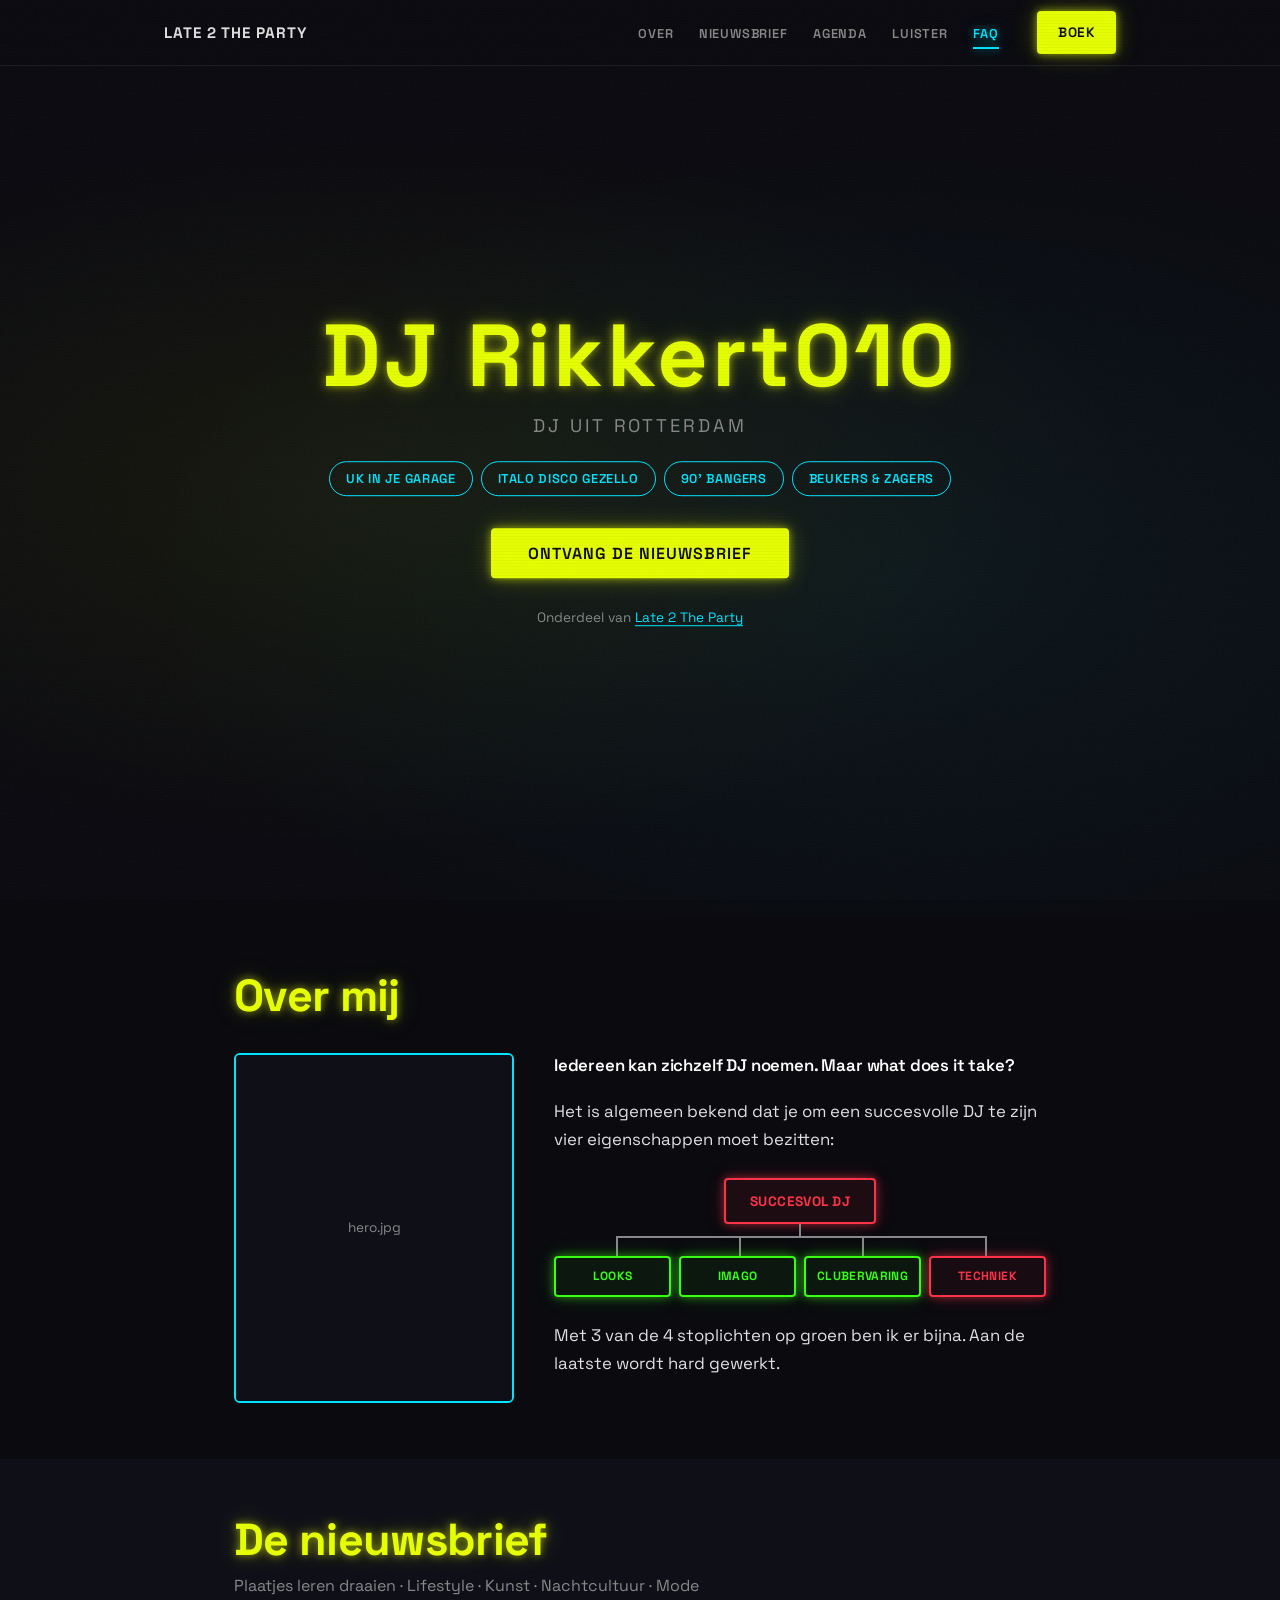
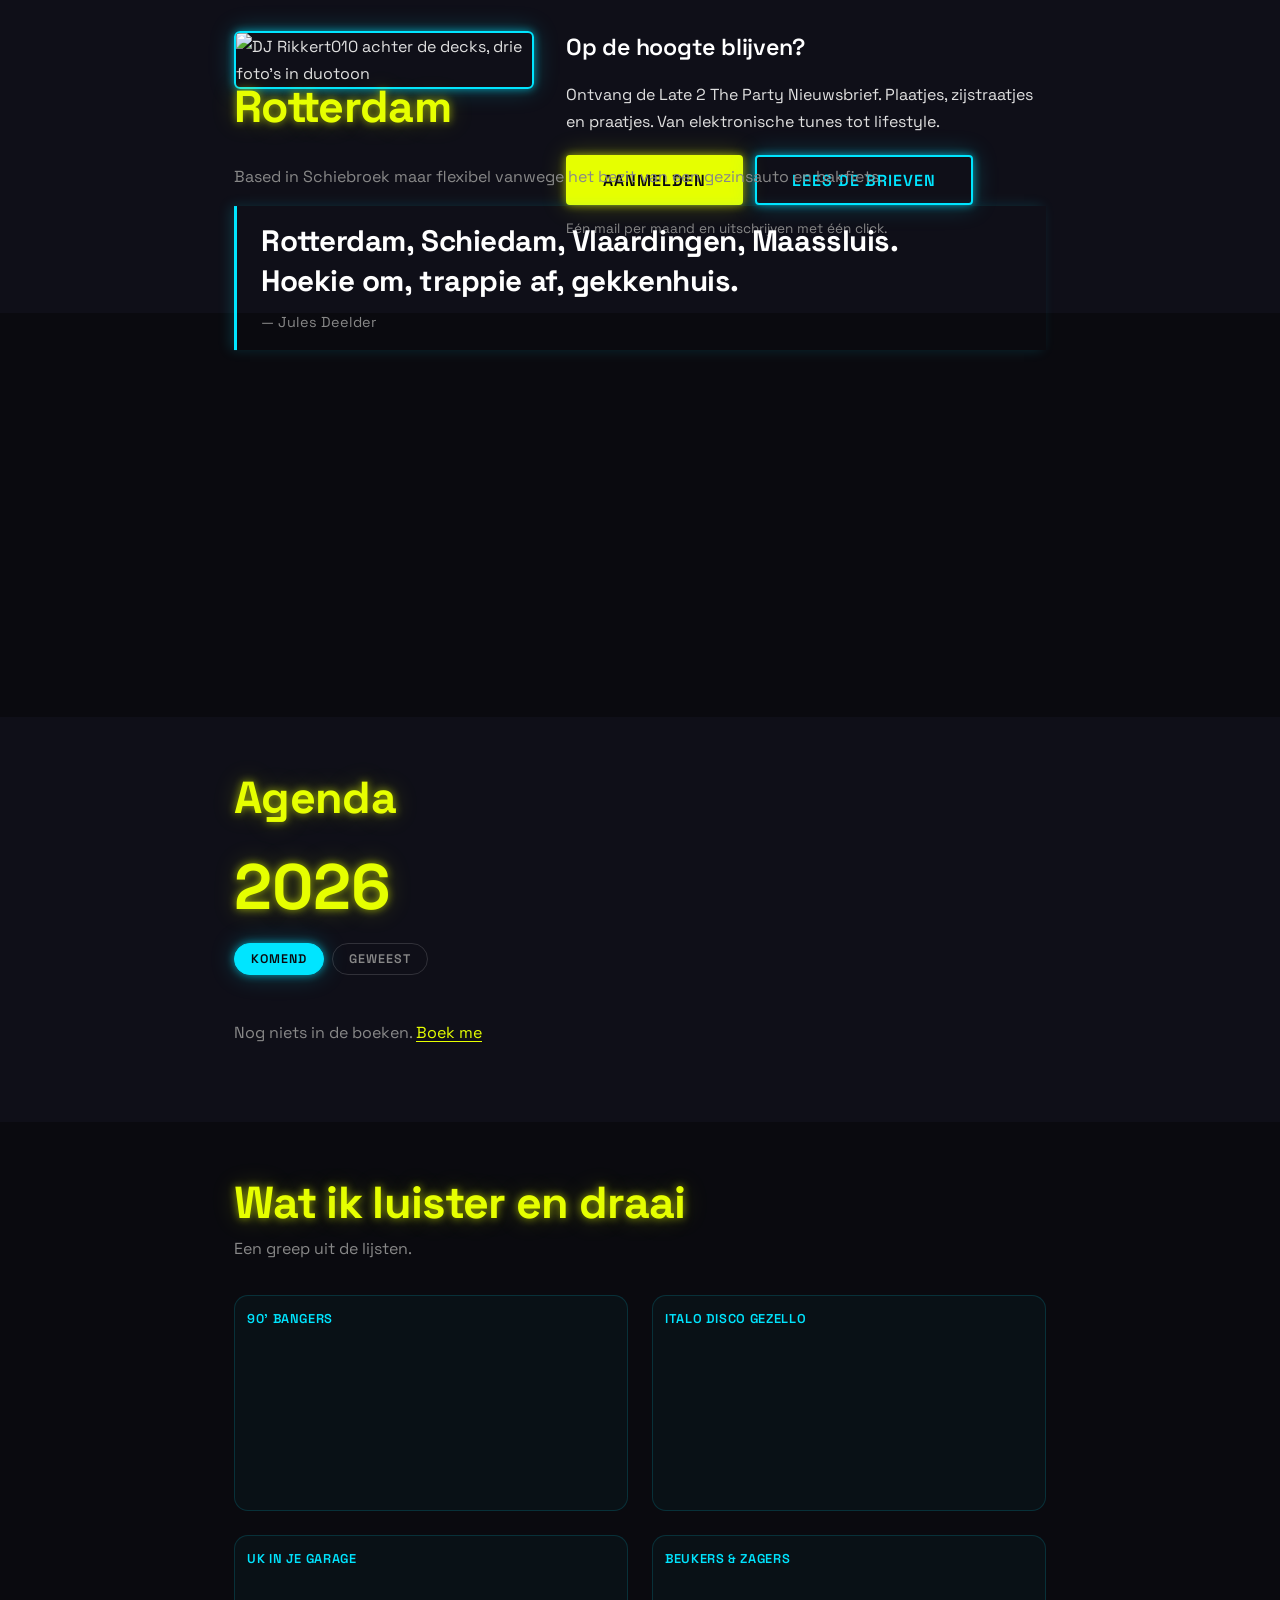
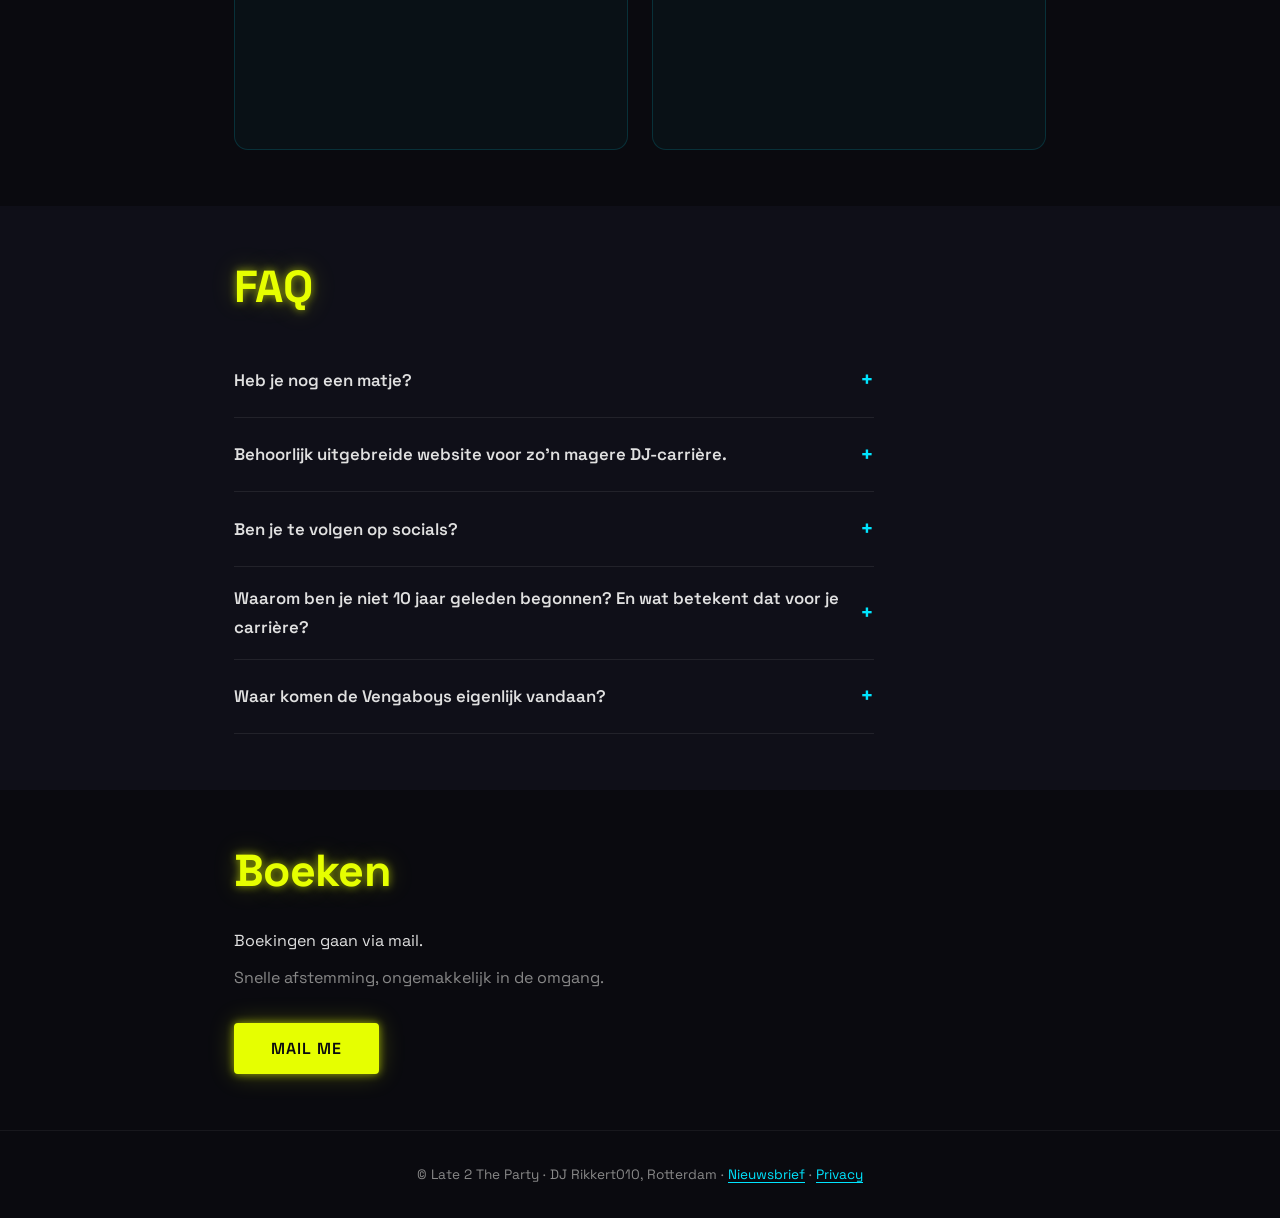
==== commit 55513e21: "Site voelt meer als Late 2 The Party-platform, DJ-identiteit intact - Titel en meta: 'Late 2 The Par" ====
--- a/index.html
+++ b/index.html
@@ -8,12 +8,12 @@
   <link rel="icon" href="data:image/svg+xml,<svg xmlns=%22http://www.w3.org/2000/svg%22 viewBox=%220 0 100 100%22><text y=%22.9em%22 font-size=%2290%22>🎧</text></svg>">
 
   <!-- SEO -->
-  <title>DJ Rikkert010 — Rotterdam | Boekingen</title>
-  <meta name="description" content="DJ Rikkert010 uit Rotterdam. UK Garage, Italo Disco, 90's bangers en meer. Beschikbaar voor boekingen.">
+  <title>Late 2 The Party — DJ Rikkert010, Rotterdam</title>
+  <meta name="description" content="Late 2 The Party: het platform van DJ Rikkert010 uit Rotterdam. Nieuwsbrief, agenda en playlists.">
 
   <!-- Open Graph -->
-  <meta property="og:title" content="DJ Rikkert010 — Rotterdam">
-  <meta property="og:description" content="DJ Rikkert010. UK in je Garage, Italo Disco Gezello & 90' Bangers.">
+  <meta property="og:title" content="Late 2 The Party — DJ Rikkert010">
+  <meta property="og:description" content="Het platform van DJ Rikkert010 uit Rotterdam. Nieuwsbrief, agenda en playlists.">
   <meta property="og:type" content="website">
   <link rel="canonical" href="https://www.late2theparty.nl/">
   <meta property="og:url" content="https://www.late2theparty.nl/">
@@ -45,9 +45,9 @@
       <a href="#hero" class="site-nav__brand">Late 2 The Party</a>
       <ul class="site-nav__links">
         <li><a href="#over" class="site-nav__link">Over</a></li>
+        <li><a href="#nieuwsbrief" class="site-nav__link">Nieuwsbrief</a></li>
         <li><a href="#agenda" class="site-nav__link">Agenda</a></li>
         <li><a href="#luister" class="site-nav__link">Luister</a></li>
-        <li><a href="#nieuwsbrief" class="site-nav__link">Nieuwsbrief</a></li>
         <li><a href="#faq" class="site-nav__link">FAQ</a></li>
       </ul>
       <a href="#contact" class="site-nav__cta">Boek</a>
@@ -71,6 +71,7 @@
       </div>
 
       <button type="button" class="btn btn--primary ml-onclick-form" onclick="ml('show', '6erjz7', true)">Ontvang de nieuwsbrief</button>
+      <p class="hero__platform">Onderdeel van <a href="#nieuwsbrief" class="nb-inline-link">Late 2 The Party</a></p>
     </div>
   </section>
 
@@ -126,9 +127,35 @@
   </section>
 
   <!-- ============================================
+       NIEUWSBRIEF, LATE 2 THE PARTY
+       ============================================ -->
+  <section class="section section--alt" id="nieuwsbrief">
+    <div class="container">
+      <h2 class="section__heading section__heading--tight neon-text">De nieuwsbrief</h2>
+      <p class="section__sub">Plaatjes leren draaien &middot; Lifestyle &middot; Kunst &middot; Nachtcultuur &middot; Mode</p>
+
+      <div class="nb-promo fade-in">
+        <a class="nb-promo__beeld" href="nieuwsbrief/" aria-label="Naar het nieuwsbriefarchief">
+          <img src="collage.jpg" alt="DJ Rikkert010 achter de decks, drie foto's in duotoon" loading="lazy">
+        </a>
+
+        <div class="nb-promo__tekst">
+          <p class="lead">Op de hoogte blijven?</p>
+          <p>Ontvang de Late 2 The Party Nieuwsbrief. Plaatjes, zijstraatjes en praatjes. Van elektronische tunes tot lifestyle.</p>
+          <div class="nb-promo__acties">
+            <button type="button" class="btn btn--primary ml-onclick-form" onclick="ml('show', '6erjz7', true)">Aanmelden</button>
+            <a href="nieuwsbrief/" class="btn btn--secondary">Lees de brieven</a>
+          </div>
+          <p class="newsletter__note">Eén mail per maand en uitschrijven met één click.</p>
+        </div>
+      </div>
+    </div>
+  </section>
+
+  <!-- ============================================
        ROTTERDAM
        ============================================ -->
-  <section class="section section--alt" id="rotterdam" data-parallax="0.15">
+  <section class="section" id="rotterdam" data-parallax="0.15">
     <div class="container">
       <h2 class="section__heading neon-text">Rotterdam</h2>
       <div class="fade-in">
@@ -144,7 +171,7 @@
   <!-- ============================================
        AGENDA
        ============================================ -->
-  <section class="section" id="agenda">
+  <section class="section section--alt" id="agenda">
     <div class="container">
       <h2 class="section__heading neon-text">Agenda</h2>
 
@@ -188,7 +215,7 @@
   <!-- ============================================
        SPOTIFY EMBED
        ============================================ -->
-  <section class="section section--alt" id="luister">
+  <section class="section" id="luister">
     <div class="container">
       <h2 class="section__heading section__heading--tight neon-text">Wat ik luister en draai</h2>
       <p class="section__sub">Een greep uit de lijsten.</p>
@@ -248,7 +275,7 @@
   <!-- ============================================
        FAQ
        ============================================ -->
-  <section class="section" id="faq">
+  <section class="section section--alt" id="faq">
     <div class="container">
       <h2 class="section__heading neon-text">FAQ</h2>
       <div class="faq-list fade-in">
@@ -279,32 +306,6 @@
           <p class="faq-answer">Rotterdam.</p>
         </details>
 
-      </div>
-    </div>
-  </section>
-
-  <!-- ============================================
-       NIEUWSBRIEF, LATE 2 THE PARTY
-       ============================================ -->
-  <section class="section section--alt" id="nieuwsbrief">
-    <div class="container">
-      <h2 class="section__heading section__heading--tight neon-text">De nieuwsbrief</h2>
-      <p class="section__sub">Plaatjes leren draaien &middot; Lifestyle &middot; Kunst &middot; Nachtcultuur &middot; Mode</p>
-
-      <div class="nb-promo fade-in">
-        <a class="nb-promo__beeld" href="nieuwsbrief/" aria-label="Naar het nieuwsbriefarchief">
-          <img src="collage.jpg" alt="DJ Rikkert010 achter de decks, drie foto's in duotoon" loading="lazy">
-        </a>
-
-        <div class="nb-promo__tekst">
-          <p class="lead">Op de hoogte blijven?</p>
-          <p>Ontvang de Late 2 The Party Nieuwsbrief. Plaatjes, zijstraatjes en praatjes. Van elektronische tunes tot lifestyle.</p>
-          <div class="nb-promo__acties">
-            <button type="button" class="btn btn--primary ml-onclick-form" onclick="ml('show', '6erjz7', true)">Aanmelden</button>
-            <a href="nieuwsbrief/" class="btn btn--secondary">Lees de brieven</a>
-          </div>
-          <p class="newsletter__note">Eén mail per maand en uitschrijven met één click.</p>
-        </div>
       </div>
     </div>
   </section>
@@ -329,7 +330,7 @@
        FOOTER
        ============================================ -->
   <footer class="footer">
-    <p>&copy; DJ Rikkert010, Rotterdam &middot; <a href="privacy/" class="nb-inline-link">Privacy</a></p>
+    <p>&copy; Late 2 The Party &middot; DJ Rikkert010, Rotterdam &middot; <a href="nieuwsbrief/" class="nb-inline-link">Nieuwsbrief</a> &middot; <a href="privacy/" class="nb-inline-link">Privacy</a></p>
   </footer>
 
   <script src="main.js"></script>
--- a/style.css
+++ b/style.css
@@ -1603,3 +1603,10 @@
   justify-content: center;
   line-height: 1.2;
 }
+
+/* ---- HERO: verbinding met het platform ---- */
+.hero__platform {
+  margin-top: 1.75rem;
+  font-size: .85rem;
+  color: var(--text-muted);
+}
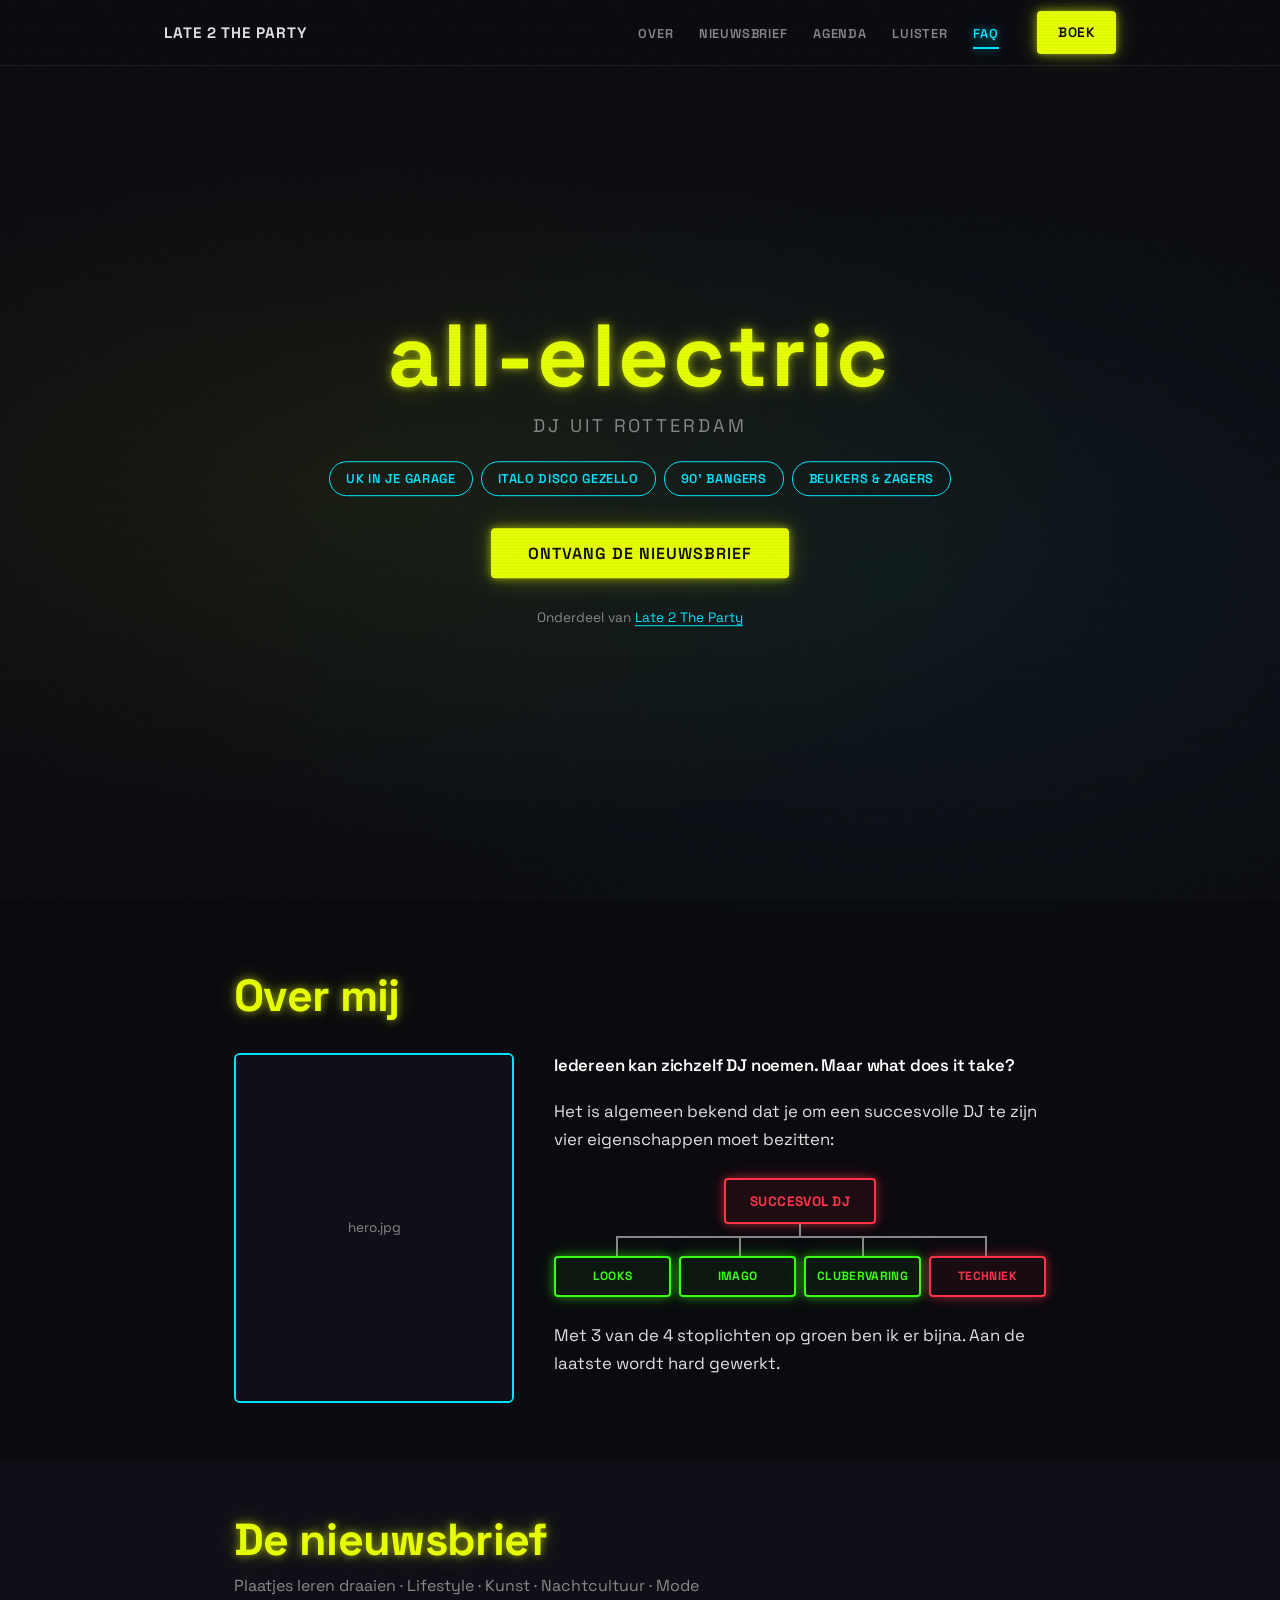
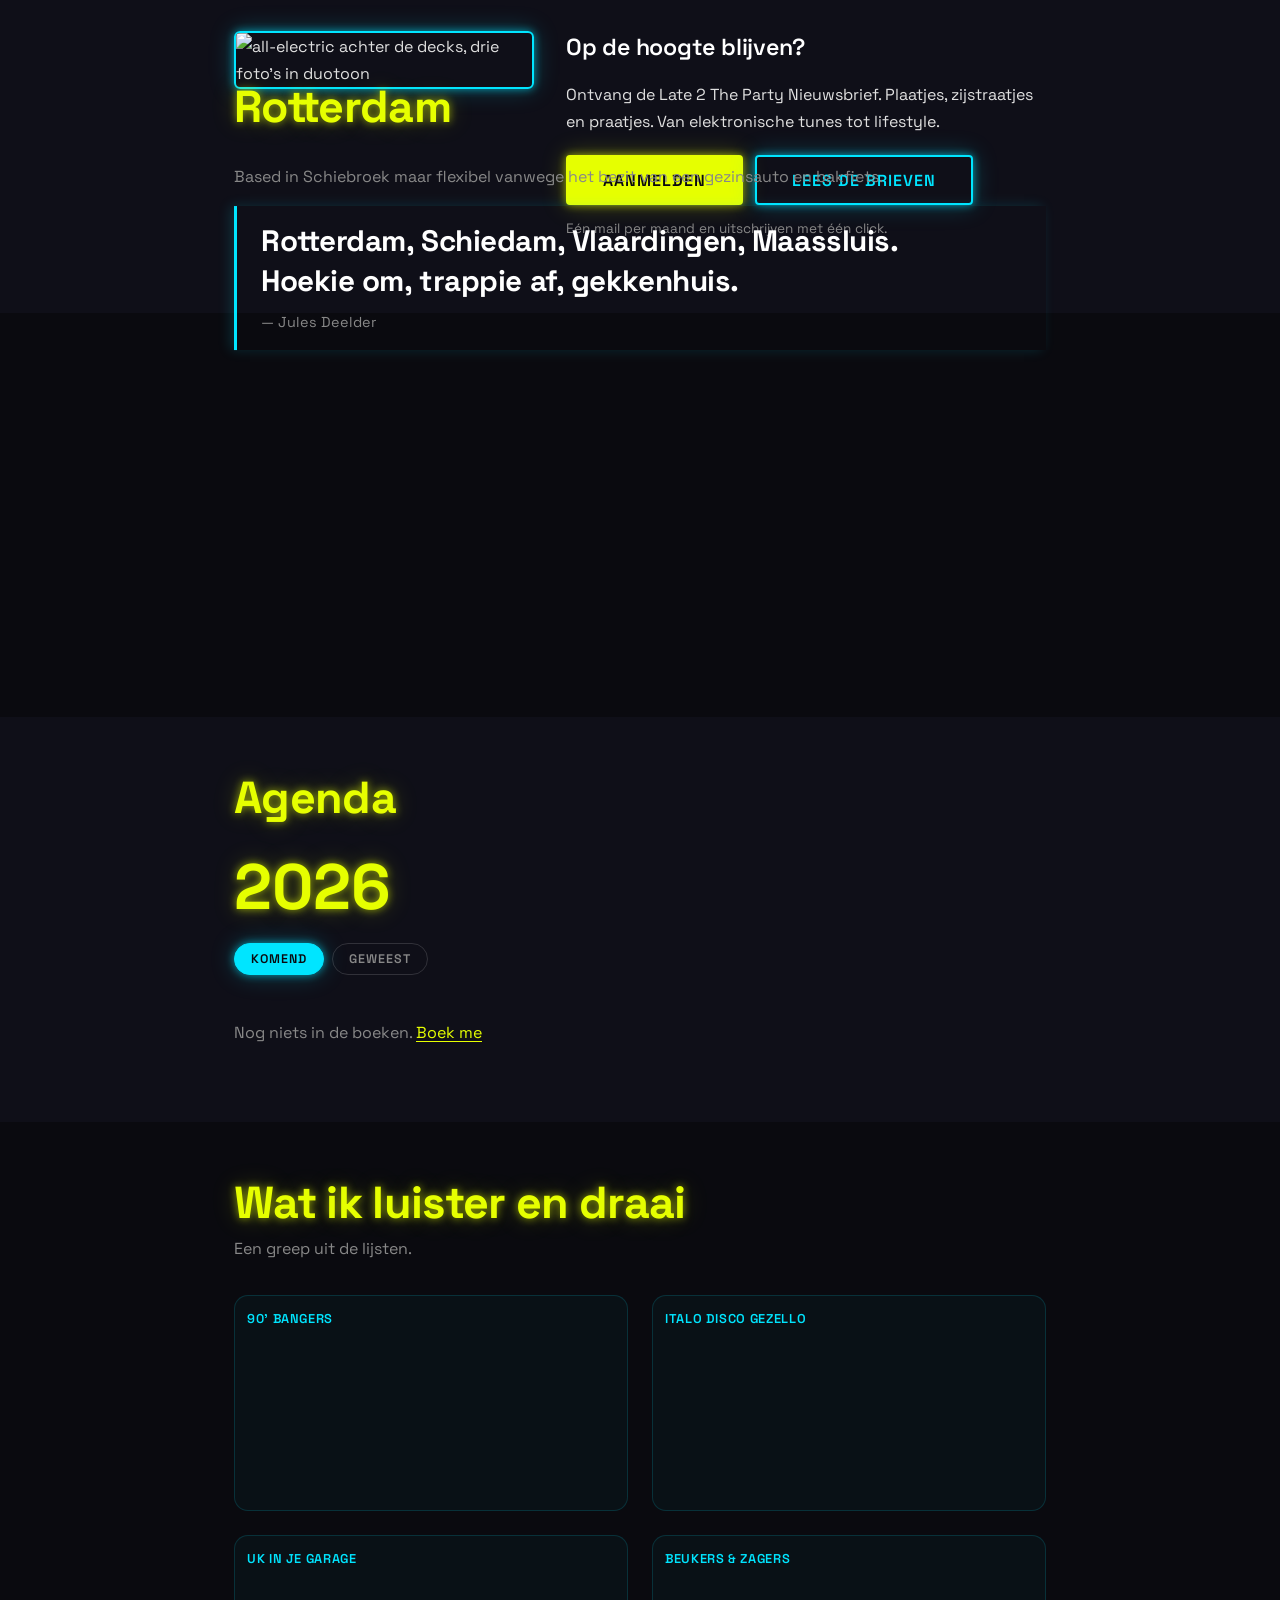
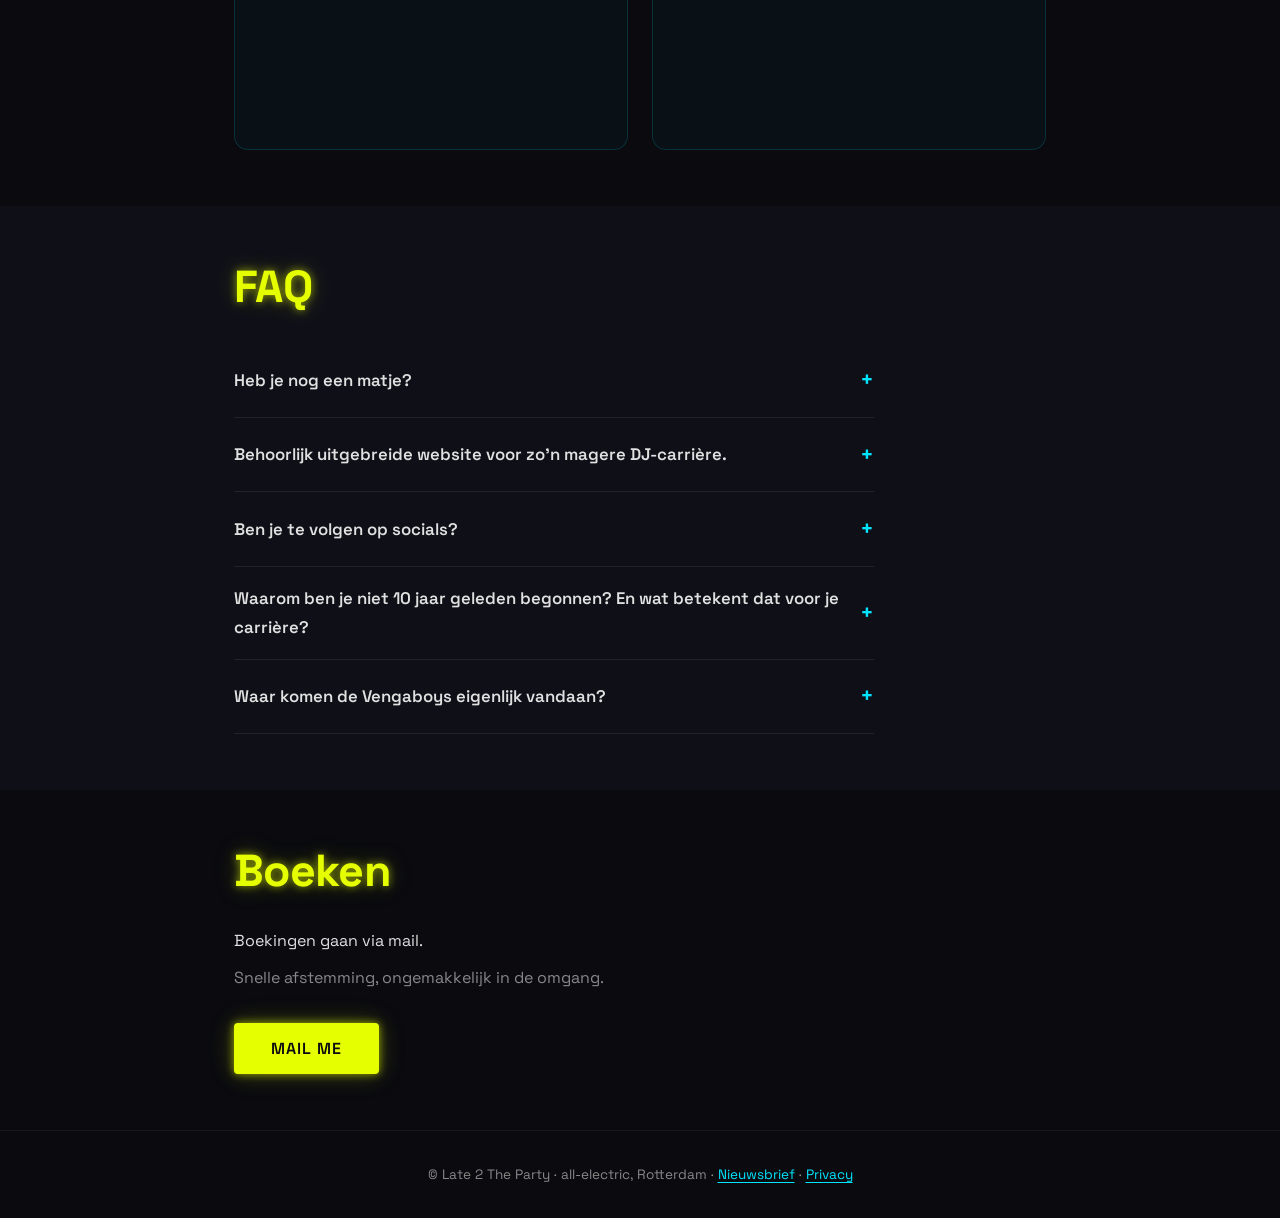
==== commit eeaaa5c2: "DJ-naam gewijzigd naar all-electric, editie 01 blijft historisch - Titel, meta, hero en footer op al" ====
--- a/index.html
+++ b/index.html
@@ -8,12 +8,12 @@
   <link rel="icon" href="data:image/svg+xml,<svg xmlns=%22http://www.w3.org/2000/svg%22 viewBox=%220 0 100 100%22><text y=%22.9em%22 font-size=%2290%22>🎧</text></svg>">
 
   <!-- SEO -->
-  <title>Late 2 The Party — DJ Rikkert010, Rotterdam</title>
-  <meta name="description" content="Late 2 The Party: het platform van DJ Rikkert010 uit Rotterdam. Nieuwsbrief, agenda en playlists.">
+  <title>Late 2 The Party — all-electric, Rotterdam</title>
+  <meta name="description" content="Late 2 The Party: het platform van all-electric uit Rotterdam. Nieuwsbrief, agenda en playlists.">
 
   <!-- Open Graph -->
-  <meta property="og:title" content="Late 2 The Party — DJ Rikkert010">
-  <meta property="og:description" content="Het platform van DJ Rikkert010 uit Rotterdam. Nieuwsbrief, agenda en playlists.">
+  <meta property="og:title" content="Late 2 The Party — all-electric">
+  <meta property="og:description" content="Het platform van all-electric uit Rotterdam. Nieuwsbrief, agenda en playlists.">
   <meta property="og:type" content="website">
   <link rel="canonical" href="https://www.late2theparty.nl/">
   <meta property="og:url" content="https://www.late2theparty.nl/">
@@ -59,7 +59,7 @@
        ============================================ -->
   <section class="hero" id="hero" data-parallax="0.3">
     <div class="hero__content">
-      <h1 class="hero__title neon-text">DJ Rikkert010</h1>
+      <h1 class="hero__title neon-text">all-electric</h1>
       <p class="hero__sub">DJ uit Rotterdam</p>
 
       <!-- GENRE TAGS -->
@@ -87,7 +87,7 @@
         <div class="photo-frame glow-pulse" id="photo-about">
           <img
             src="hero.jpg"
-            alt="Portretfoto van DJ Rikkert010"
+            alt="Portretfoto van all-electric"
             class="photo-frame__img"
             loading="lazy"
             onerror="this.parentElement.classList.add('photo-frame--fallback')"
@@ -136,7 +136,7 @@
 
       <div class="nb-promo fade-in">
         <a class="nb-promo__beeld" href="nieuwsbrief/" aria-label="Naar het nieuwsbriefarchief">
-          <img src="collage.jpg" alt="DJ Rikkert010 achter de decks, drie foto's in duotoon" loading="lazy">
+          <img src="collage.jpg" alt="all-electric achter de decks, drie foto's in duotoon" loading="lazy">
         </a>
 
         <div class="nb-promo__tekst">
@@ -330,7 +330,7 @@
        FOOTER
        ============================================ -->
   <footer class="footer">
-    <p>&copy; Late 2 The Party &middot; DJ Rikkert010, Rotterdam &middot; <a href="nieuwsbrief/" class="nb-inline-link">Nieuwsbrief</a> &middot; <a href="privacy/" class="nb-inline-link">Privacy</a></p>
+    <p>&copy; Late 2 The Party &middot; all-electric, Rotterdam &middot; <a href="nieuwsbrief/" class="nb-inline-link">Nieuwsbrief</a> &middot; <a href="privacy/" class="nb-inline-link">Privacy</a></p>
   </footer>
 
   <script src="main.js"></script>
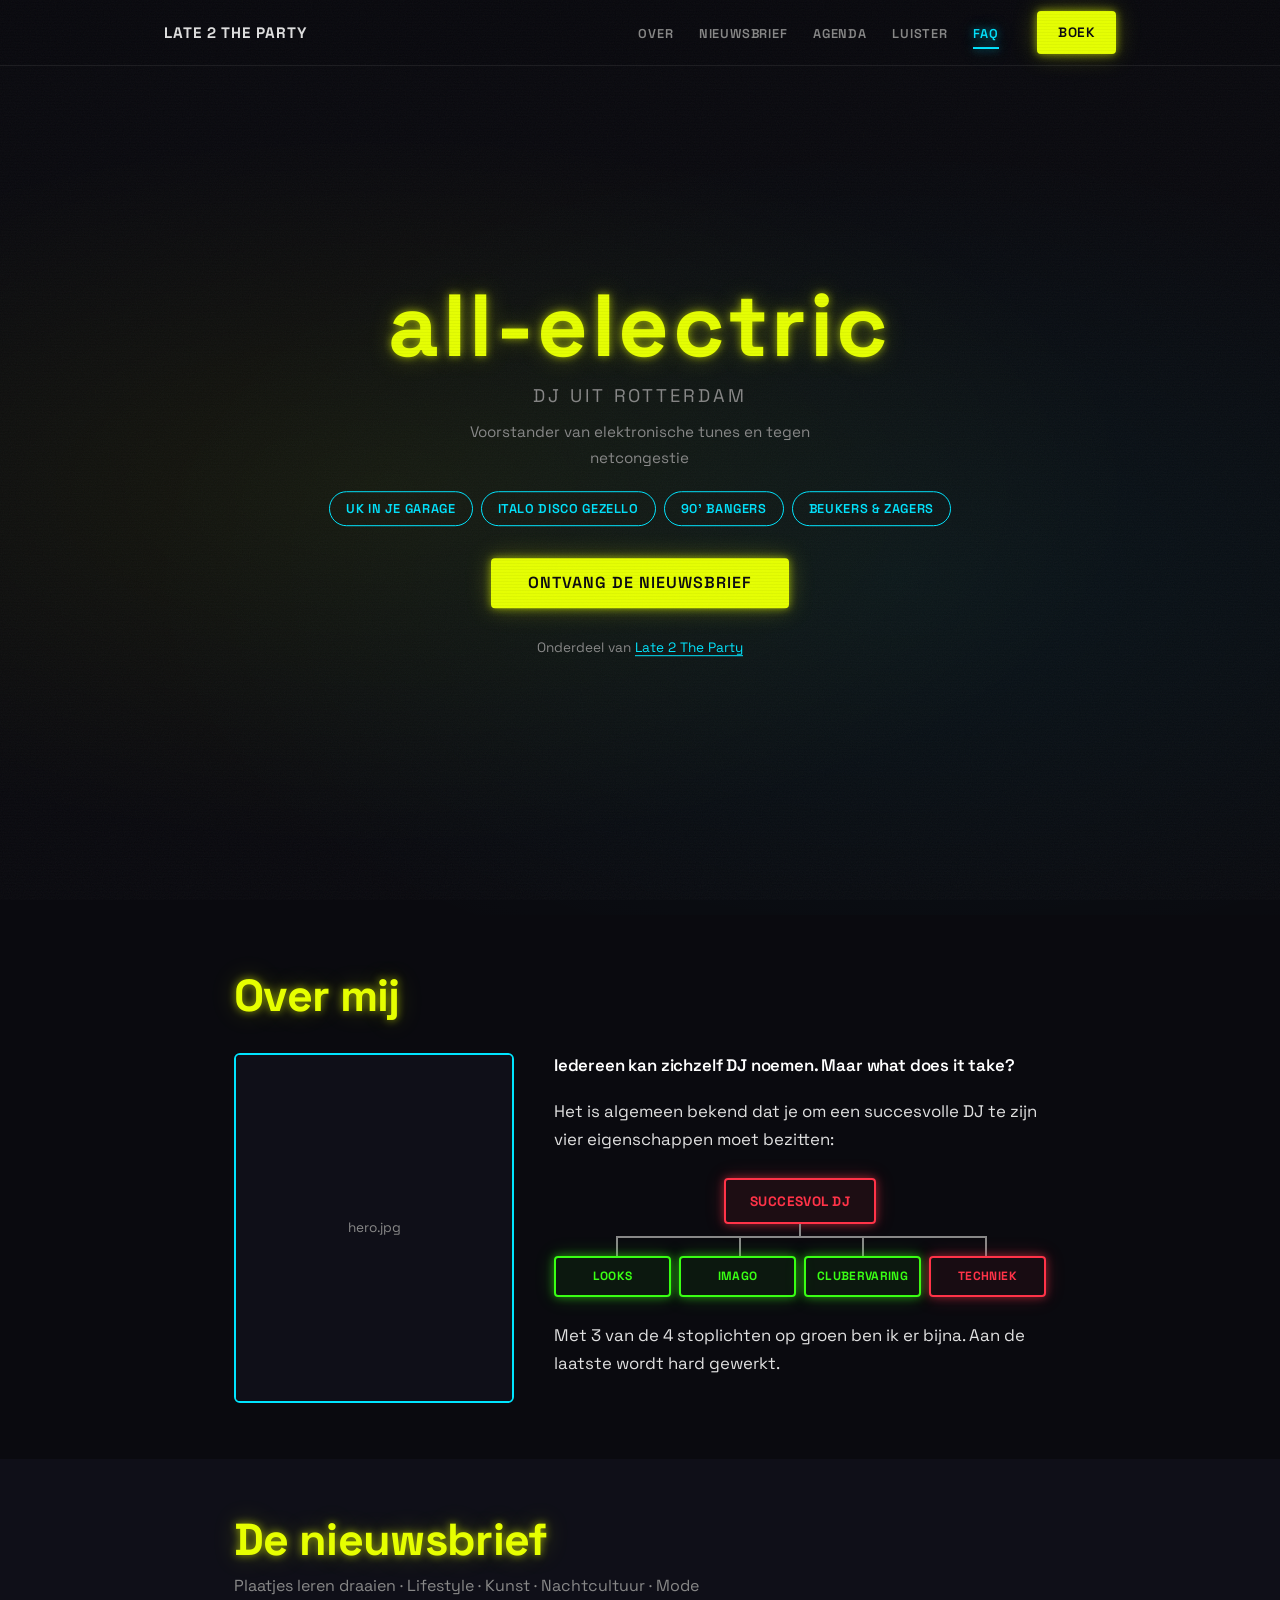
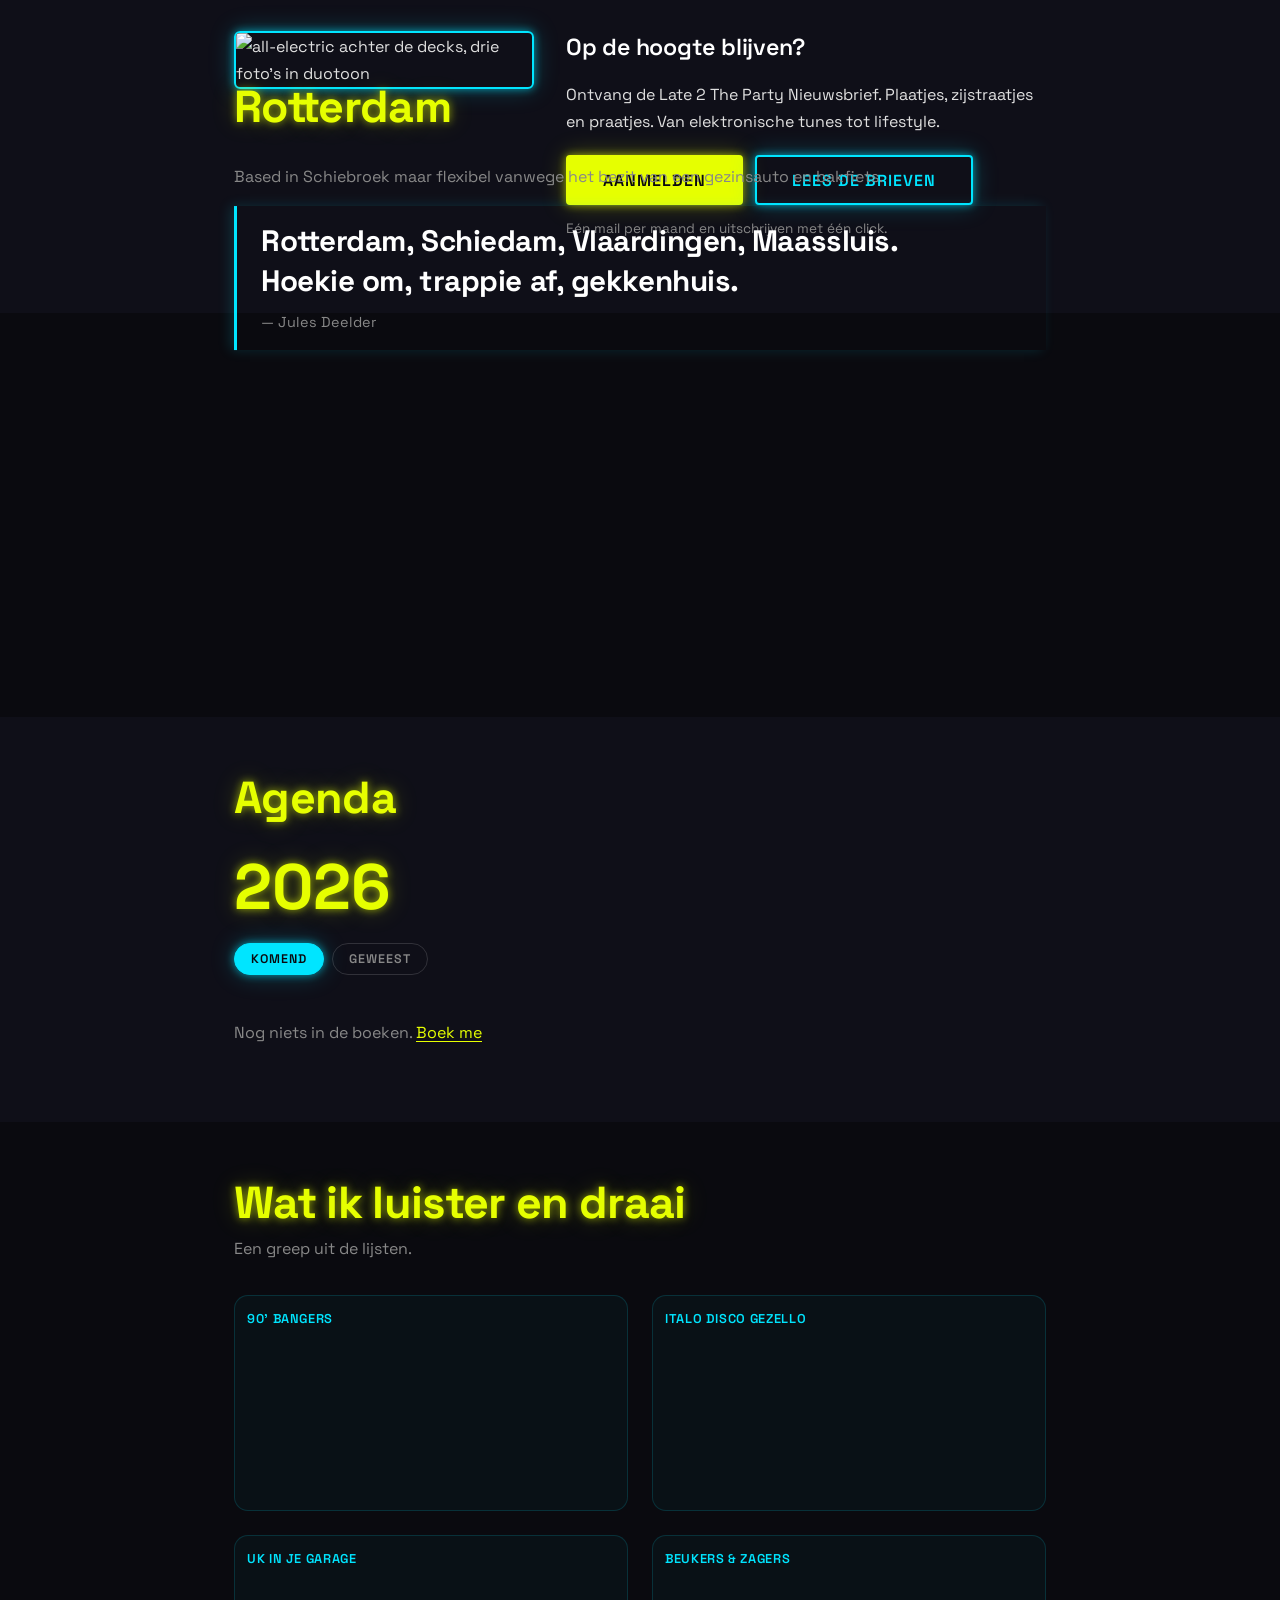
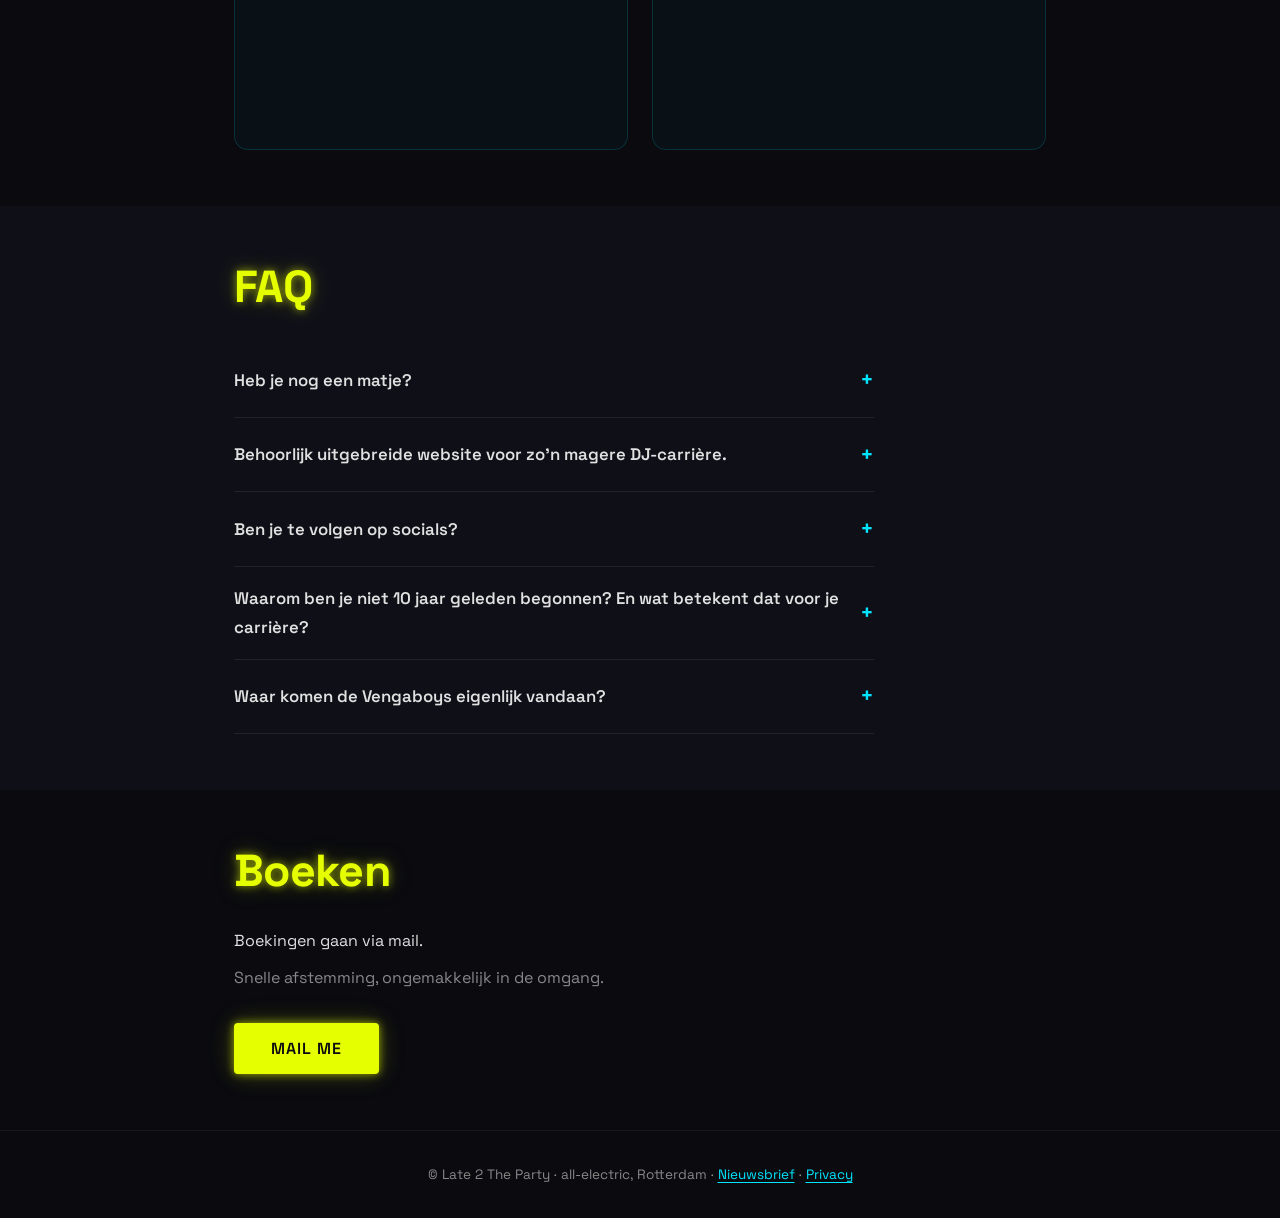
==== commit 4797eccc: "Hero: strapline toegevoegd onder DJ uit Rotterdam 'Voorstander van elektronische tunes en tegen netc" ====
--- a/index.html
+++ b/index.html
@@ -61,6 +61,7 @@
     <div class="hero__content">
       <h1 class="hero__title neon-text">all-electric</h1>
       <p class="hero__sub">DJ uit Rotterdam</p>
+      <p class="hero__strapline">Voorstander van elektronische tunes en tegen netcongestie</p>
 
       <!-- GENRE TAGS -->
       <div class="genre-tags">
--- a/style.css
+++ b/style.css
@@ -1610,3 +1610,14 @@
   font-size: .85rem;
   color: var(--text-muted);
 }
+
+/* Tweede laag onder DJ uit Rotterdam: een volle zin, geen label,
+   dus geen hoofdletters/letterspacing zoals .hero__sub */
+.hero__strapline {
+  margin-top: .5rem;
+  font-size: clamp(.85rem, 1.9vw, .95rem);
+  color: var(--text-muted);
+  max-width: 420px;
+  margin-left: auto;
+  margin-right: auto;
+}
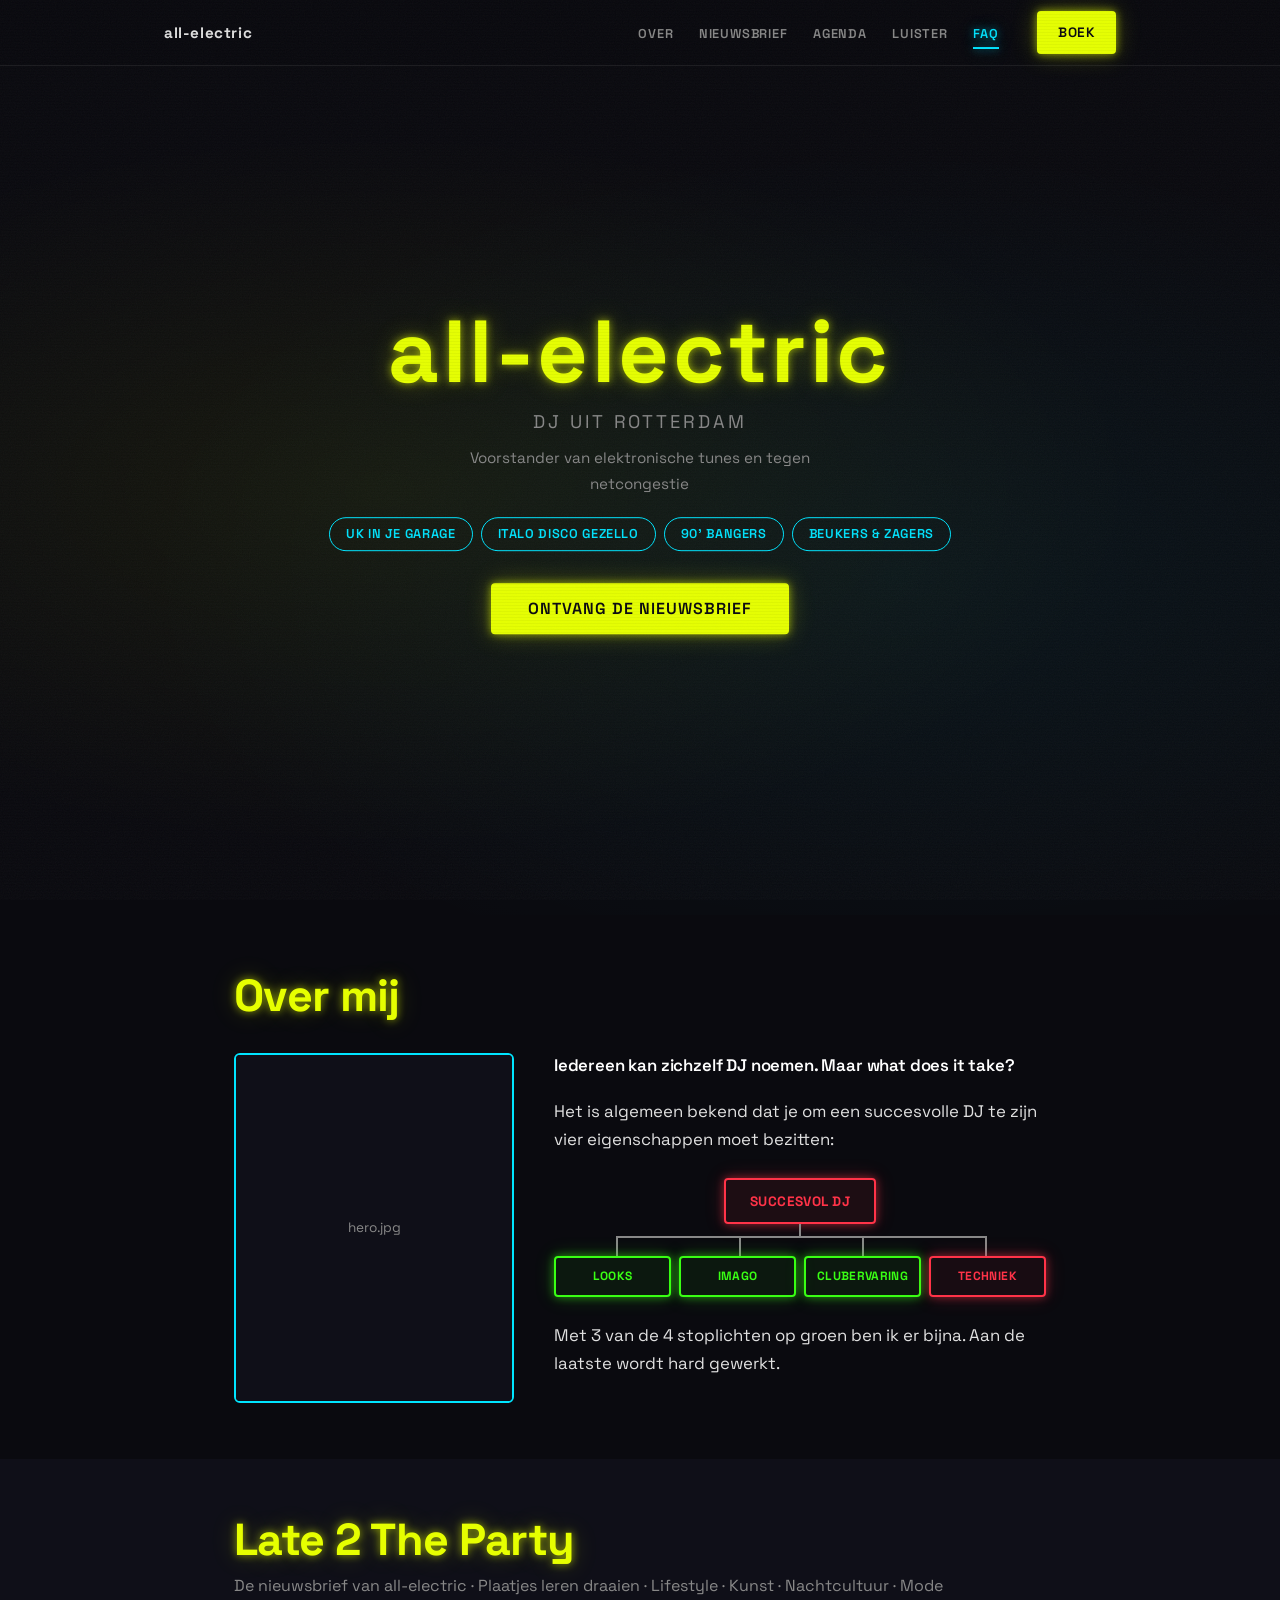
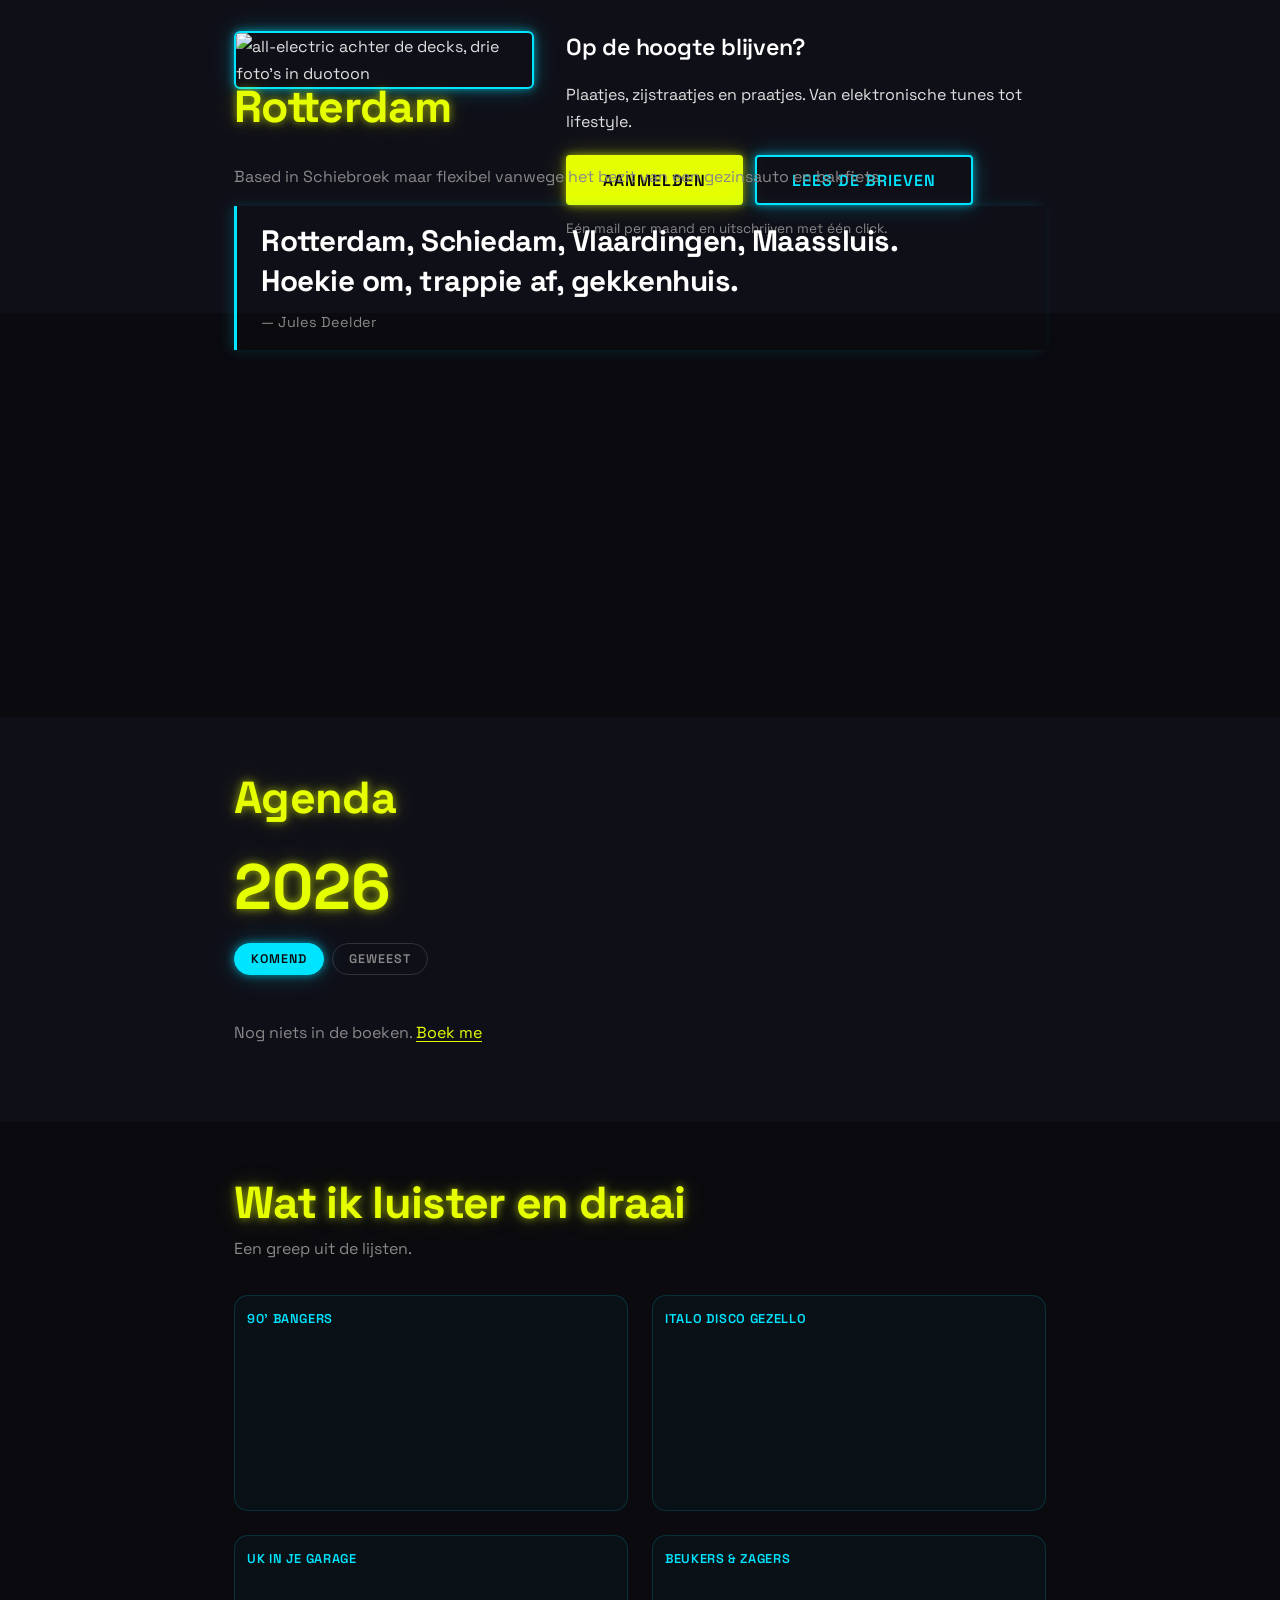
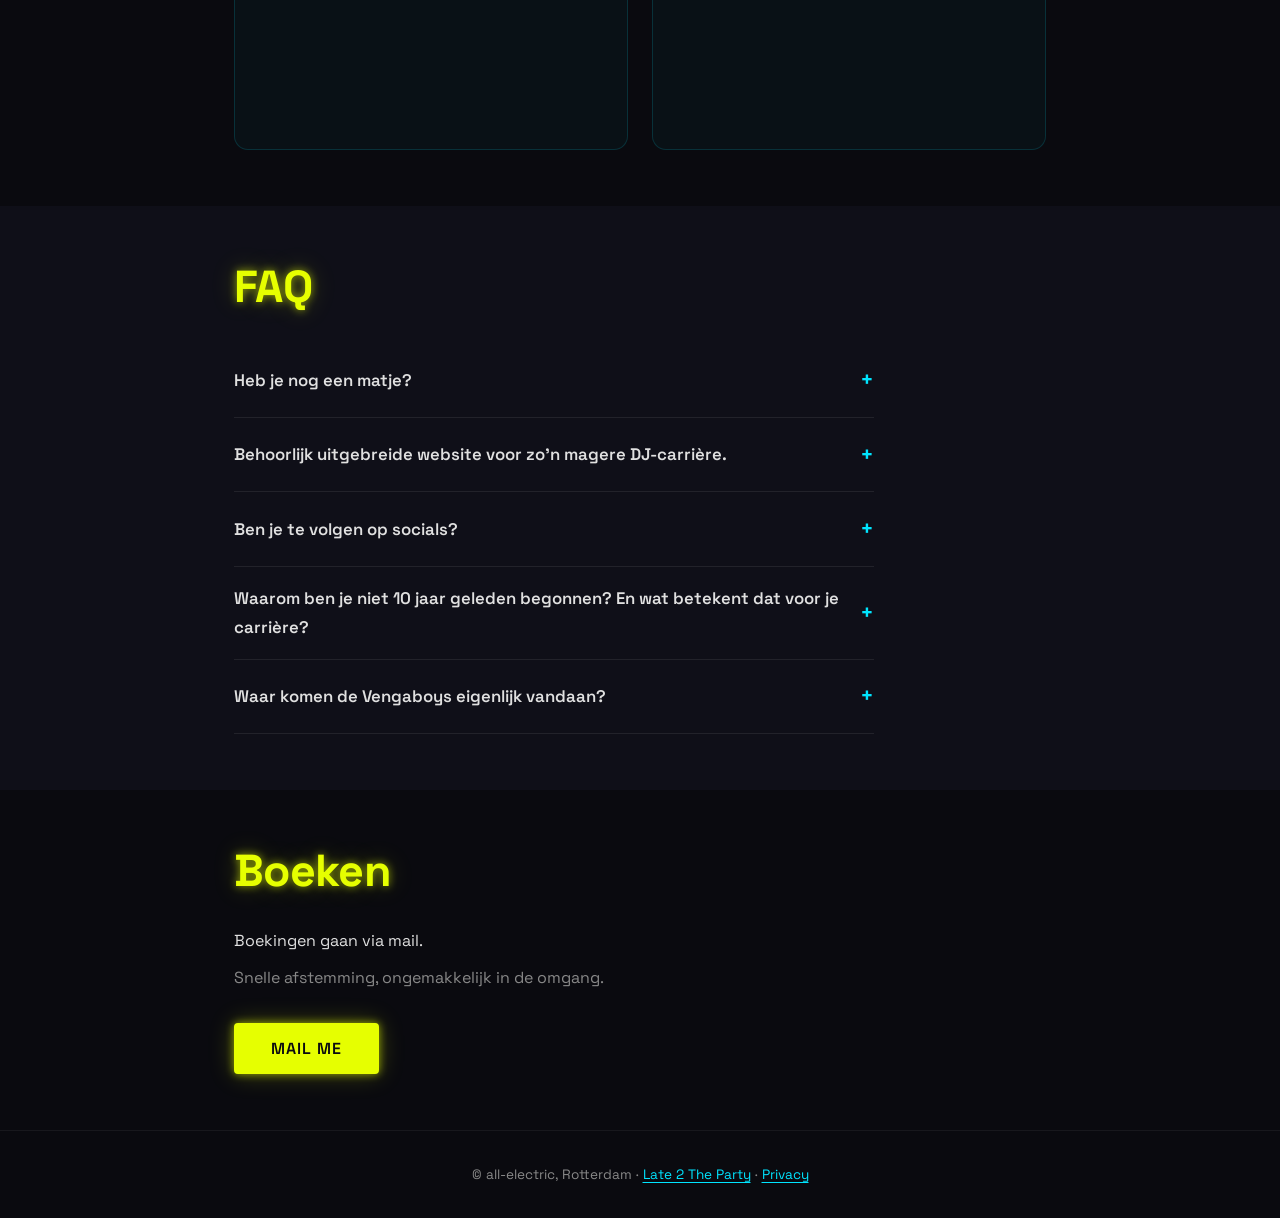
==== commit 5cb8f332: "all-electric als gezicht, speelbare banger in editie 01 Je boekt all-electric; Late 2 The Party is d" ====
--- a/index.html
+++ b/index.html
@@ -8,12 +8,12 @@
   <link rel="icon" href="data:image/svg+xml,<svg xmlns=%22http://www.w3.org/2000/svg%22 viewBox=%220 0 100 100%22><text y=%22.9em%22 font-size=%2290%22>🎧</text></svg>">
 
   <!-- SEO -->
-  <title>Late 2 The Party — all-electric, Rotterdam</title>
-  <meta name="description" content="Late 2 The Party: het platform van all-electric uit Rotterdam. Nieuwsbrief, agenda en playlists.">
+  <title>all-electric — DJ uit Rotterdam</title>
+  <meta name="description" content="all-electric, DJ uit Rotterdam. UK Garage, Italo Disco, 90's bangers. Nieuwsbrief: Late 2 The Party.">
 
   <!-- Open Graph -->
-  <meta property="og:title" content="Late 2 The Party — all-electric">
-  <meta property="og:description" content="Het platform van all-electric uit Rotterdam. Nieuwsbrief, agenda en playlists.">
+  <meta property="og:title" content="all-electric — DJ uit Rotterdam">
+  <meta property="og:description" content="DJ uit Rotterdam. Nieuwsbrief: Late 2 The Party.">
   <meta property="og:type" content="website">
   <link rel="canonical" href="https://www.late2theparty.nl/">
   <meta property="og:url" content="https://www.late2theparty.nl/">
@@ -42,7 +42,7 @@
        ============================================ -->
   <nav class="site-nav" id="siteNav" aria-label="Hoofdnavigatie">
     <div class="site-nav__inner">
-      <a href="#hero" class="site-nav__brand">Late 2 The Party</a>
+      <a href="#hero" class="site-nav__brand">all-electric</a>
       <ul class="site-nav__links">
         <li><a href="#over" class="site-nav__link">Over</a></li>
         <li><a href="#nieuwsbrief" class="site-nav__link">Nieuwsbrief</a></li>
@@ -72,7 +72,6 @@
       </div>
 
       <button type="button" class="btn btn--primary ml-onclick-form" onclick="ml('show', '6erjz7', true)">Ontvang de nieuwsbrief</button>
-      <p class="hero__platform">Onderdeel van <a href="#nieuwsbrief" class="nb-inline-link">Late 2 The Party</a></p>
     </div>
   </section>
 
@@ -132,8 +131,8 @@
        ============================================ -->
   <section class="section section--alt" id="nieuwsbrief">
     <div class="container">
-      <h2 class="section__heading section__heading--tight neon-text">De nieuwsbrief</h2>
-      <p class="section__sub">Plaatjes leren draaien &middot; Lifestyle &middot; Kunst &middot; Nachtcultuur &middot; Mode</p>
+      <h2 class="section__heading section__heading--tight neon-text">Late 2 The Party</h2>
+      <p class="section__sub">De nieuwsbrief van all-electric &middot; Plaatjes leren draaien &middot; Lifestyle &middot; Kunst &middot; Nachtcultuur &middot; Mode</p>
 
       <div class="nb-promo fade-in">
         <a class="nb-promo__beeld" href="nieuwsbrief/" aria-label="Naar het nieuwsbriefarchief">
@@ -142,7 +141,7 @@
 
         <div class="nb-promo__tekst">
           <p class="lead">Op de hoogte blijven?</p>
-          <p>Ontvang de Late 2 The Party Nieuwsbrief. Plaatjes, zijstraatjes en praatjes. Van elektronische tunes tot lifestyle.</p>
+          <p>Plaatjes, zijstraatjes en praatjes. Van elektronische tunes tot lifestyle.</p>
           <div class="nb-promo__acties">
             <button type="button" class="btn btn--primary ml-onclick-form" onclick="ml('show', '6erjz7', true)">Aanmelden</button>
             <a href="nieuwsbrief/" class="btn btn--secondary">Lees de brieven</a>
@@ -331,7 +330,7 @@
        FOOTER
        ============================================ -->
   <footer class="footer">
-    <p>&copy; Late 2 The Party &middot; all-electric, Rotterdam &middot; <a href="nieuwsbrief/" class="nb-inline-link">Nieuwsbrief</a> &middot; <a href="privacy/" class="nb-inline-link">Privacy</a></p>
+    <p>&copy; all-electric, Rotterdam &middot; <a href="nieuwsbrief/" class="nb-inline-link">Late 2 The Party</a> &middot; <a href="privacy/" class="nb-inline-link">Privacy</a></p>
   </footer>
 
   <script src="main.js"></script>
--- a/style.css
+++ b/style.css
@@ -83,8 +83,8 @@
 .site-nav__brand {
   font-weight: 700;
   font-size: .95rem;
-  text-transform: uppercase;
-  letter-spacing: .06em;
+  text-transform: none;
+  letter-spacing: .04em;
   color: var(--text-main);
   white-space: nowrap;
   transition: color .2s ease, text-shadow .2s ease;
@@ -1144,13 +1144,14 @@
 }
 
 .nb-masthead__kicker {
-  font-size: clamp(1.6rem, 6vw, 3rem);
-  font-weight: 700;
-  line-height: 1;
-  letter-spacing: -.01em;
-  text-transform: uppercase;
-  color: var(--neon-yellow);
-  text-shadow: var(--glow-yellow);
+  font-size: clamp(.8rem, 2vw, .95rem);
+  font-weight: 600;
+  line-height: 1.2;
+  letter-spacing: .04em;
+  text-transform: none;
+  color: var(--text-muted);
+  text-shadow: none;
+  margin-bottom: .65rem;
 }
 
 .nb-masthead__title {
@@ -1451,6 +1452,8 @@
 }
 
 .ed-sterren { font-size: 1.15rem; letter-spacing: .1em; }
+
+.prose .spotify-embed { margin-top: 1.25rem; }
 
 .ed-cta { margin: 2rem 0 1rem; }
 
@@ -1604,13 +1607,6 @@
   line-height: 1.2;
 }
 
-/* ---- HERO: verbinding met het platform ---- */
-.hero__platform {
-  margin-top: 1.75rem;
-  font-size: .85rem;
-  color: var(--text-muted);
-}
-
 /* Tweede laag onder DJ uit Rotterdam: een volle zin, geen label,
    dus geen hoofdletters/letterspacing zoals .hero__sub */
 .hero__strapline {
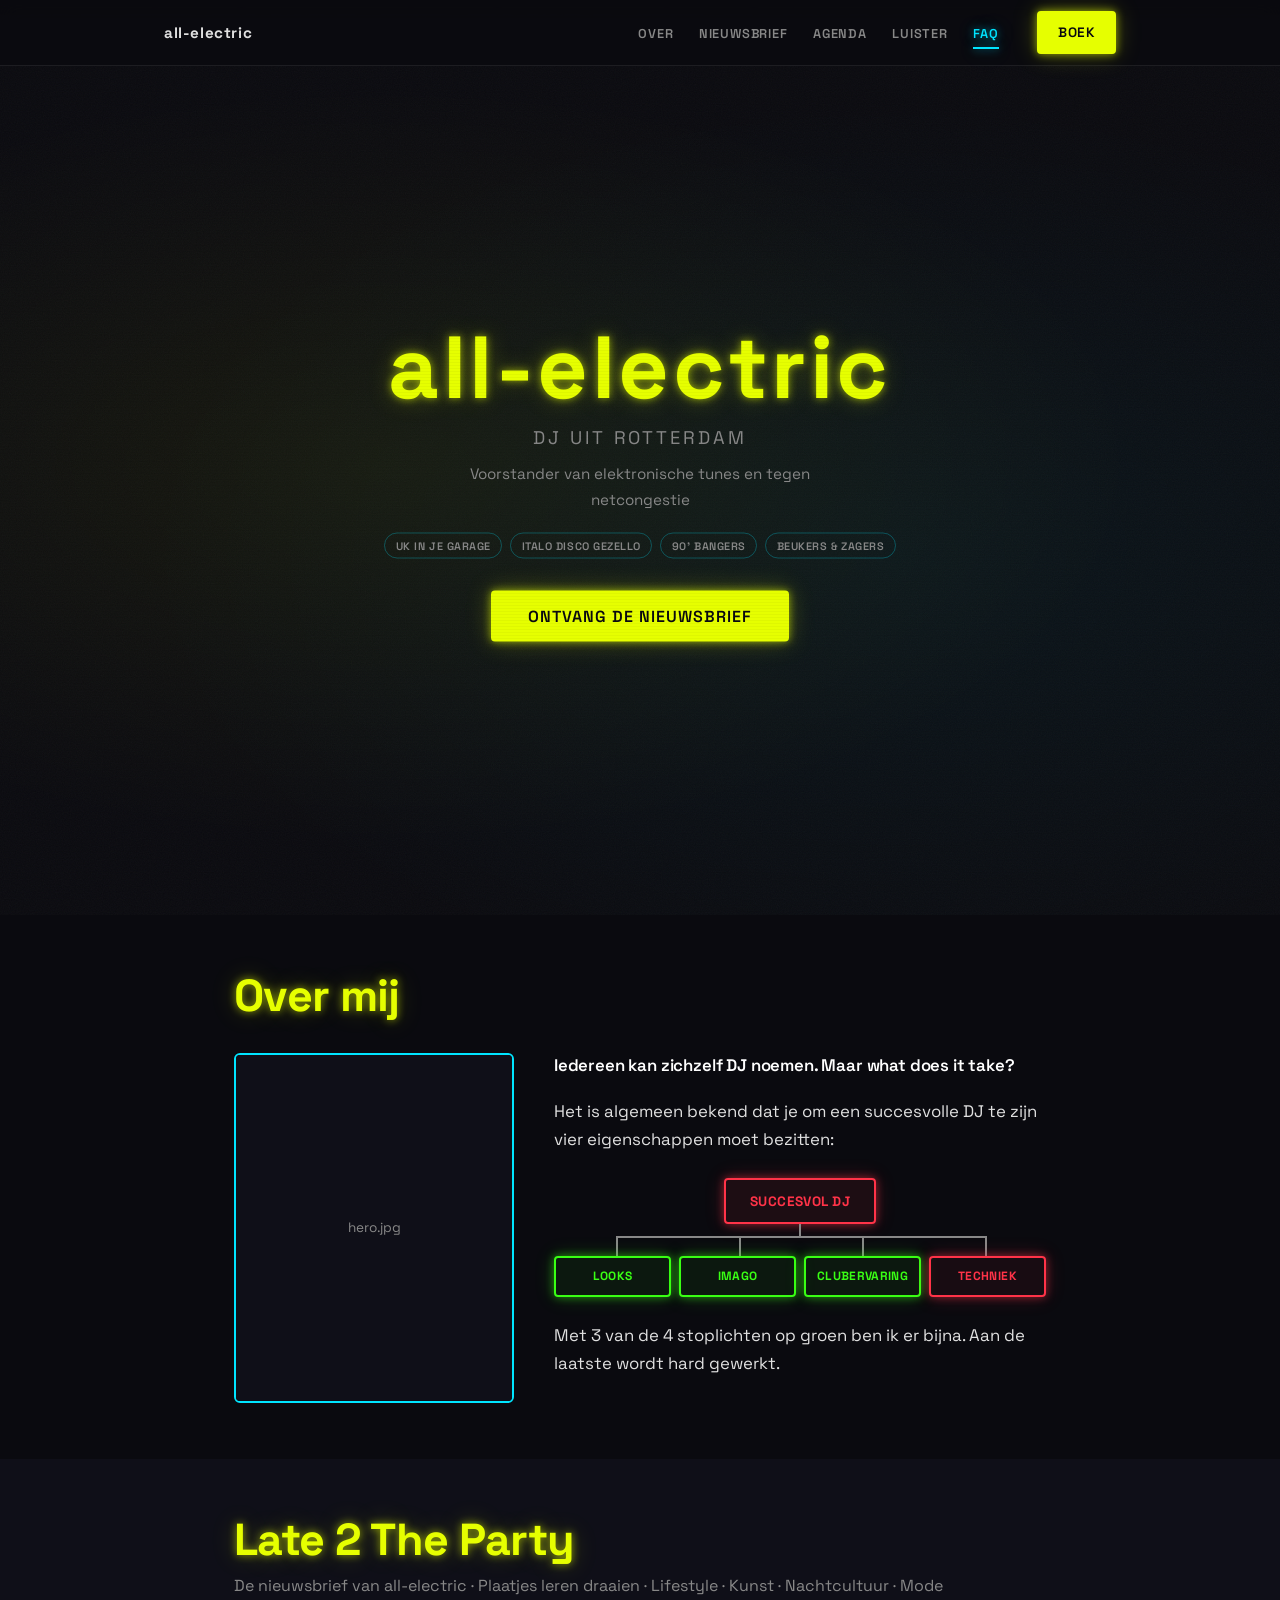
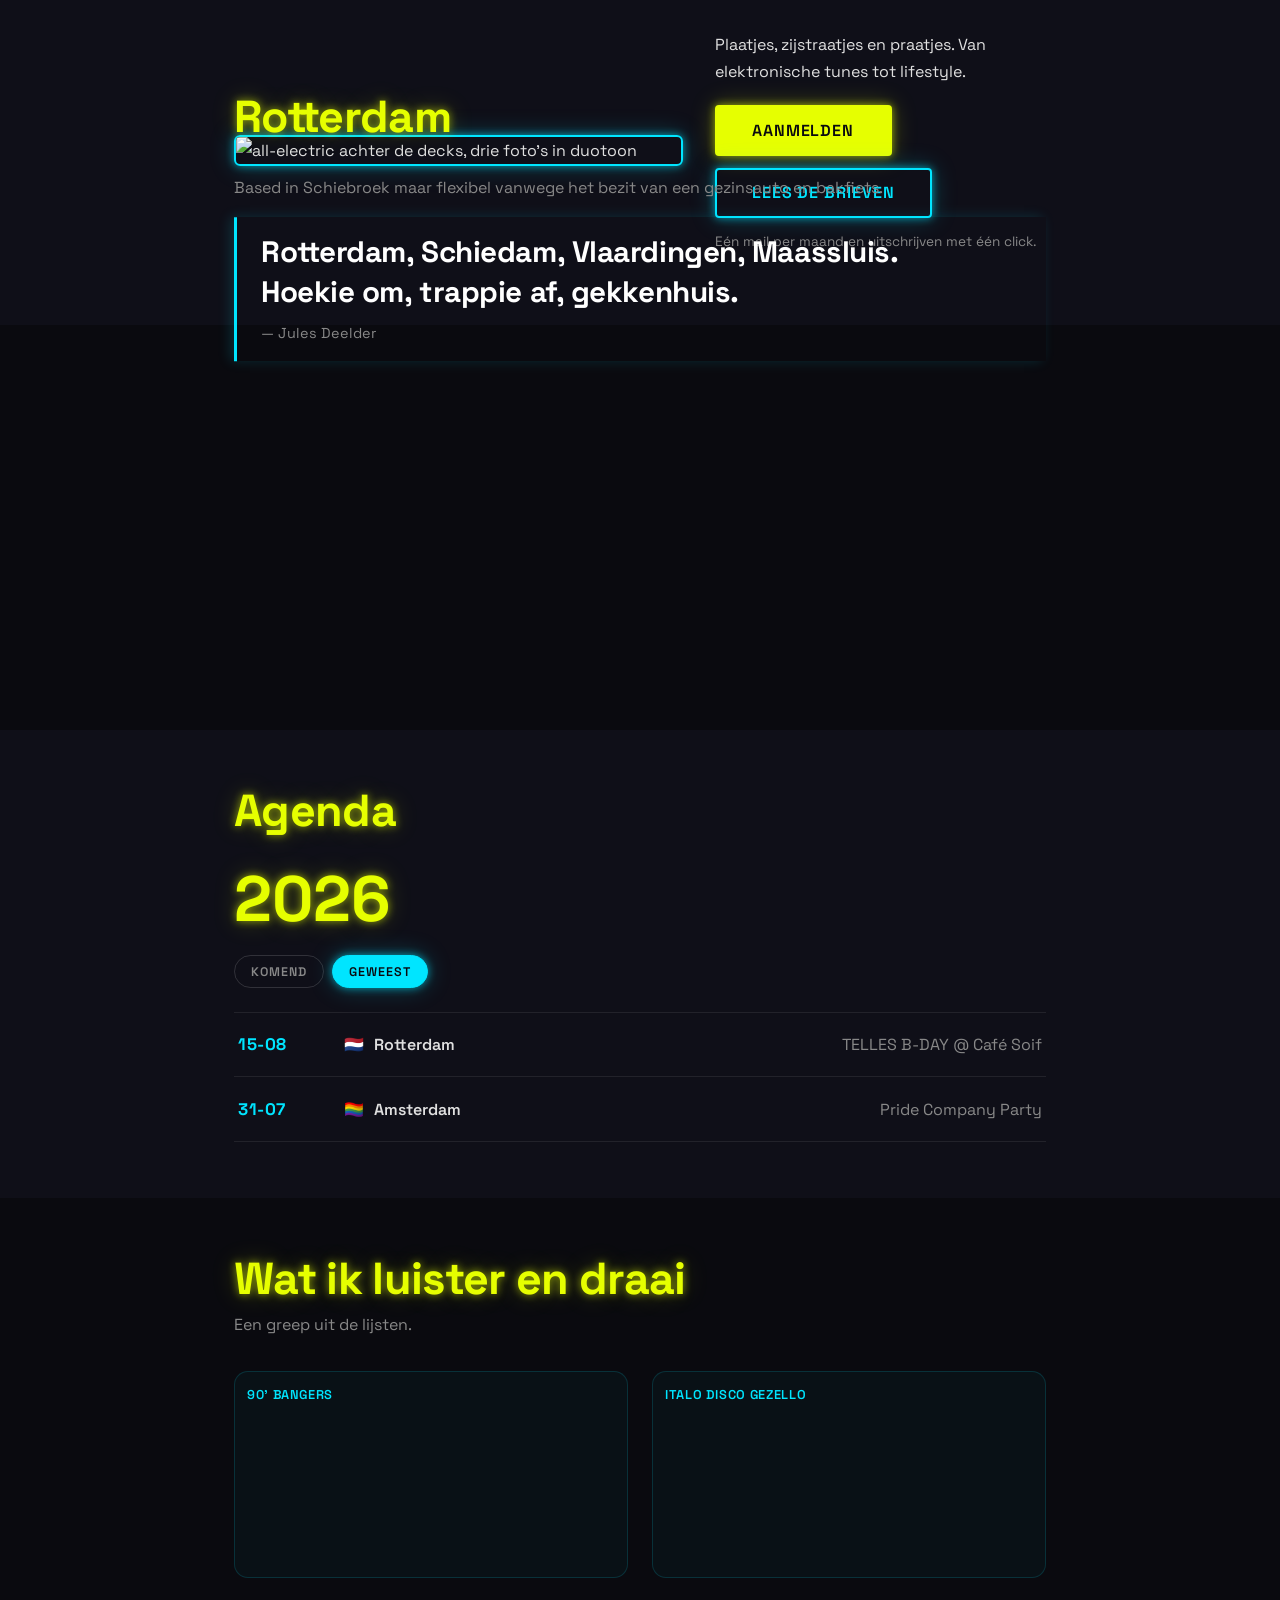
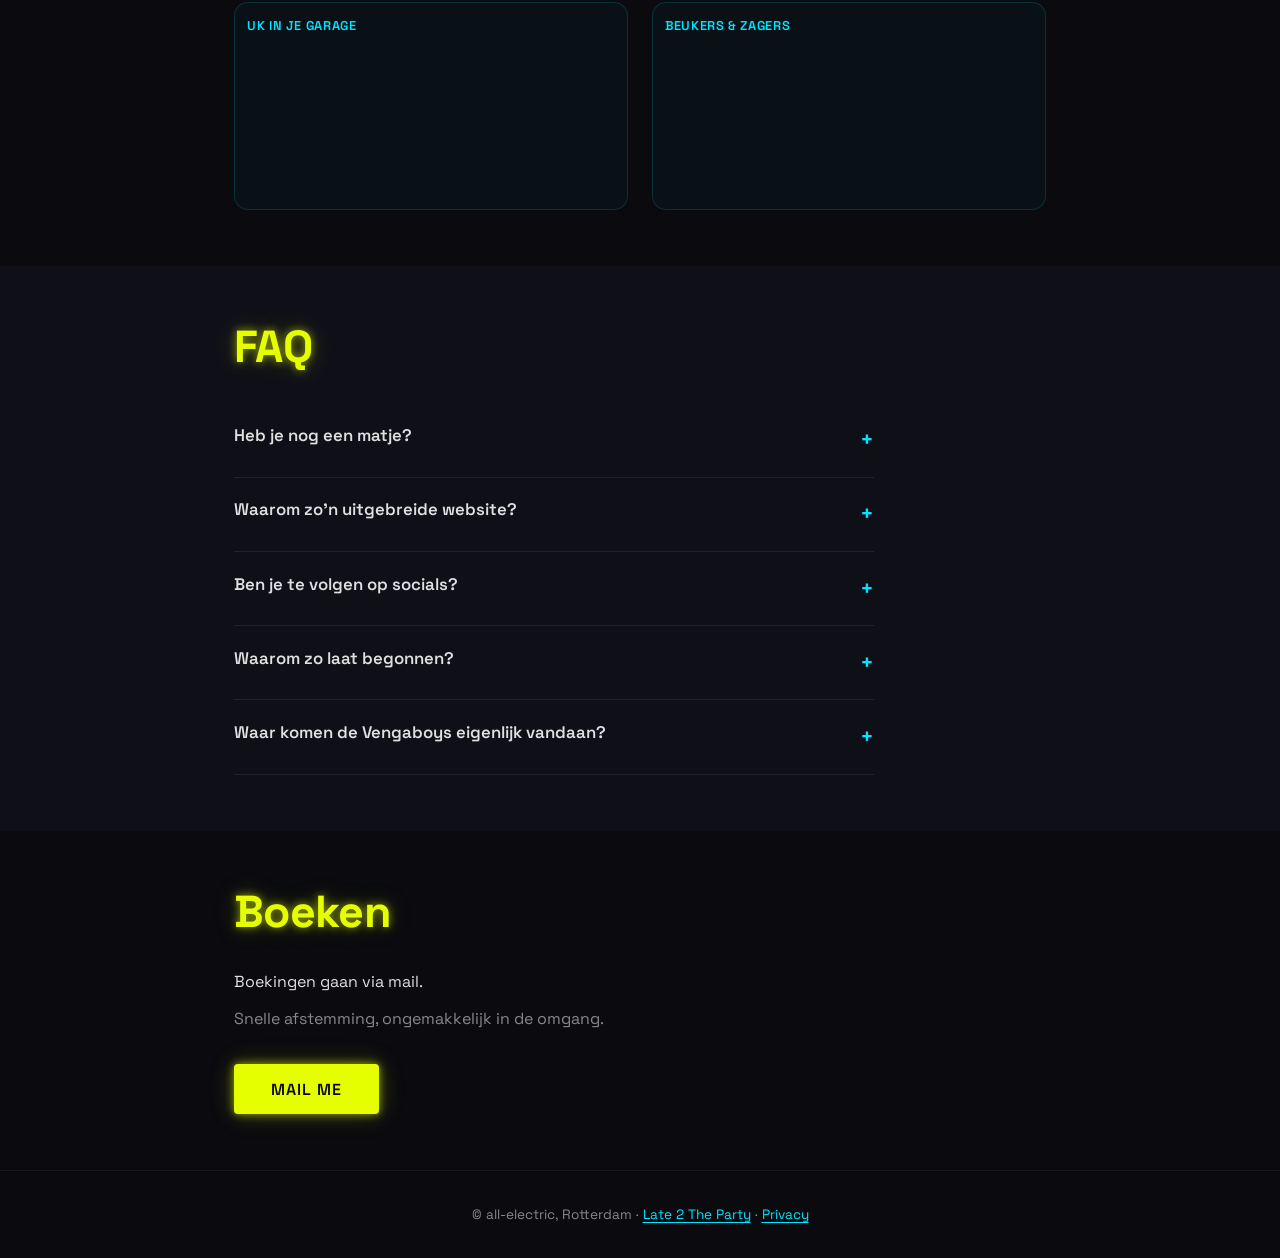
==== commit eecdfe35: "Layout-review: nav, hero, agenda, Spotify en brief Tien front-endfixes: mobiel menu met merknaam, st" ====
--- a/index.html
+++ b/index.html
@@ -26,16 +26,10 @@
 
   <link rel="stylesheet" href="style.css">
 </head>
-<body>
+<body data-ml="defer">
 
   <!-- Cursor glow (desktop only, moved by JS) -->
   <div class="cursor-glow" id="cursorGlow" aria-hidden="true"></div>
-
-  <!-- Scanlines overlay -->
-  <div class="scanlines" aria-hidden="true"></div>
-
-  <!-- Noise texture overlay -->
-  <div class="noise" aria-hidden="true"></div>
 
   <!-- ============================================
        STICKY NAVIGATIE
@@ -43,7 +37,8 @@
   <nav class="site-nav" id="siteNav" aria-label="Hoofdnavigatie">
     <div class="site-nav__inner">
       <a href="#hero" class="site-nav__brand">all-electric</a>
-      <ul class="site-nav__links">
+      <button type="button" class="site-nav__toggle" id="navToggle" aria-expanded="false" aria-controls="siteNavLinks">Menu</button>
+      <ul class="site-nav__links" id="siteNavLinks">
         <li><a href="#over" class="site-nav__link">Over</a></li>
         <li><a href="#nieuwsbrief" class="site-nav__link">Nieuwsbrief</a></li>
         <li><a href="#agenda" class="site-nav__link">Agenda</a></li>
@@ -58,6 +53,8 @@
        HERO
        ============================================ -->
   <section class="hero" id="hero" data-parallax="0.3">
+    <div class="scanlines" aria-hidden="true"></div>
+    <div class="noise" aria-hidden="true"></div>
     <div class="hero__content">
       <h1 class="hero__title neon-text">all-electric</h1>
       <p class="hero__sub">DJ uit Rotterdam</p>
@@ -71,7 +68,7 @@
         <a href="https://open.spotify.com/playlist/5kQzJcHHc57Rl9Vzh4SRj6?si=ad35b520052c4538" class="genre-tag" target="_blank" rel="noopener" aria-label="Beukers en zagers playlist op Spotify">Beukers &amp; zagers</a>
       </div>
 
-      <button type="button" class="btn btn--primary ml-onclick-form" onclick="ml('show', '6erjz7', true)">Ontvang de nieuwsbrief</button>
+      <button type="button" class="btn btn--primary js-ml-form">Ontvang de nieuwsbrief</button>
     </div>
   </section>
 
@@ -140,10 +137,9 @@
         </a>
 
         <div class="nb-promo__tekst">
-          <p class="lead">Op de hoogte blijven?</p>
           <p>Plaatjes, zijstraatjes en praatjes. Van elektronische tunes tot lifestyle.</p>
           <div class="nb-promo__acties">
-            <button type="button" class="btn btn--primary ml-onclick-form" onclick="ml('show', '6erjz7', true)">Aanmelden</button>
+            <button type="button" class="btn btn--primary js-ml-form">Aanmelden</button>
             <a href="nieuwsbrief/" class="btn btn--secondary">Lees de brieven</a>
           </div>
           <p class="newsletter__note">Eén mail per maand en uitschrijven met één click.</p>
@@ -180,21 +176,21 @@
         <p class="agenda__year">2026</p>
 
         <div class="agenda-tabs" role="tablist" aria-label="Komende en eerdere optredens">
-          <button class="agenda-tab agenda-tab--on" id="tab-komend" role="tab"
-                  aria-selected="true" aria-controls="paneel-komend" data-paneel="komend">Komend</button>
-          <button class="agenda-tab" id="tab-geweest" role="tab"
-                  aria-selected="false" aria-controls="paneel-geweest" data-paneel="geweest">Geweest</button>
+          <button class="agenda-tab" id="tab-komend" role="tab"
+                  aria-selected="false" aria-controls="paneel-komend" data-paneel="komend">Komend</button>
+          <button class="agenda-tab agenda-tab--on" id="tab-geweest" role="tab"
+                  aria-selected="true" aria-controls="paneel-geweest" data-paneel="geweest">Geweest</button>
         </div>
 
         <!--
           NIEUWE DATUM: kopieer een <li> naar het juiste paneel.
           datum (DD-MM) | vlag + plaats | naam van het optreden
         -->
-        <div class="agenda-paneel" id="paneel-komend" role="tabpanel" aria-labelledby="tab-komend">
+        <div class="agenda-paneel" id="paneel-komend" role="tabpanel" aria-labelledby="tab-komend" hidden>
           <p class="agenda-leeg">Nog niets in de boeken. <button type="button" class="agenda-leeg__knop" onclick="document.getElementById('contact').scrollIntoView()">Boek me</button></p>
         </div>
 
-        <div class="agenda-paneel" id="paneel-geweest" role="tabpanel" aria-labelledby="tab-geweest" hidden>
+        <div class="agenda-paneel" id="paneel-geweest" role="tabpanel" aria-labelledby="tab-geweest">
           <ul class="agenda__list">
             <li class="agenda__row">
               <span class="agenda__date">15-08</span>
@@ -220,53 +216,21 @@
       <h2 class="section__heading section__heading--tight neon-text">Wat ik luister en draai</h2>
       <p class="section__sub">Een greep uit de lijsten.</p>
       <div class="spotify-grid fade-in">
-        <div class="spotify-embed">
+        <div class="spotify-embed" data-spotify="https://open.spotify.com/embed/playlist/6vOpbanOj8kMaIDSkkobG8?utm_source=generator&theme=0" data-title="90' Bangers playlist">
           <p class="spotify-label">90' Bangers</p>
-          <iframe
-            style="border-radius:12px"
-            src="https://open.spotify.com/embed/playlist/6vOpbanOj8kMaIDSkkobG8?utm_source=generator&theme=0"
-            width="100%" height="152"
-            frameBorder="0"
-            allow="autoplay; clipboard-write; encrypted-media; fullscreen; picture-in-picture"
-            loading="lazy"
-            title="90' Bangers playlist"
-          ></iframe>
-        </div>
-        <div class="spotify-embed">
+          <button type="button" class="spotify-embed__play">Luister op Spotify</button>
+        </div>
+        <div class="spotify-embed" data-spotify="https://open.spotify.com/embed/playlist/0wihgNsvUCuYe4vIcIEJX1?utm_source=generator&theme=0" data-title="Italo Disco Gezello playlist">
           <p class="spotify-label">Italo Disco Gezello</p>
-          <iframe
-            style="border-radius:12px"
-            src="https://open.spotify.com/embed/playlist/0wihgNsvUCuYe4vIcIEJX1?si=40QB4XUaSfa1ktWyz97FcA&utm_source=generator&theme=0"
-            width="100%" height="152"
-            frameBorder="0"
-            allow="autoplay; clipboard-write; encrypted-media; fullscreen; picture-in-picture"
-            loading="lazy"
-            title="Italo Disco Gezello playlist"
-          ></iframe>
-        </div>
-        <div class="spotify-embed">
+          <button type="button" class="spotify-embed__play">Luister op Spotify</button>
+        </div>
+        <div class="spotify-embed" data-spotify="https://open.spotify.com/embed/playlist/3SSnkNHaZYFEnFsS2uNzvc?utm_source=generator&theme=0" data-title="UK in je Garage playlist">
           <p class="spotify-label">UK in je Garage</p>
-          <iframe
-            style="border-radius:12px"
-            src="https://open.spotify.com/embed/playlist/3SSnkNHaZYFEnFsS2uNzvc?utm_source=generator&theme=0"
-            width="100%" height="152"
-            frameBorder="0"
-            allow="autoplay; clipboard-write; encrypted-media; fullscreen; picture-in-picture"
-            loading="lazy"
-            title="UK in je Garage playlist"
-          ></iframe>
-        </div>
-        <div class="spotify-embed">
+          <button type="button" class="spotify-embed__play">Luister op Spotify</button>
+        </div>
+        <div class="spotify-embed" data-spotify="https://open.spotify.com/embed/playlist/5kQzJcHHc57Rl9Vzh4SRj6?utm_source=generator&theme=0" data-title="Beukers en zagers playlist">
           <p class="spotify-label">Beukers &amp; zagers</p>
-          <iframe
-            style="border-radius:12px"
-            src="https://open.spotify.com/embed/playlist/5kQzJcHHc57Rl9Vzh4SRj6?utm_source=generator&theme=0"
-            width="100%" height="152"
-            frameBorder="0"
-            allow="autoplay; clipboard-write; encrypted-media; fullscreen; picture-in-picture"
-            loading="lazy"
-            title="Beukers en zagers playlist"
-          ></iframe>
+          <button type="button" class="spotify-embed__play">Luister op Spotify</button>
         </div>
       </div>
     </div>
@@ -286,8 +250,8 @@
         </details>
 
         <details class="faq-item">
-          <summary class="faq-question">Behoorlijk uitgebreide website voor zo'n magere DJ-carrière.</summary>
-          <p class="faq-answer">Naast DJ'en leer ik ook vibecoden.</p>
+          <summary class="faq-question">Waarom zo'n uitgebreide website?</summary>
+          <p class="faq-answer">Behoorlijk uitgebreid voor zo'n magere DJ-carrière, inderdaad. Naast DJ'en leer ik ook vibecoden.</p>
         </details>
 
         <details class="faq-item">
@@ -296,7 +260,7 @@
         </details>
 
         <details class="faq-item">
-          <summary class="faq-question">Waarom ben je niet 10 jaar geleden begonnen? En wat betekent dat voor je carrière?</summary>
+          <summary class="faq-question">Waarom zo laat begonnen?</summary>
           <p class="faq-answer">Leuk dat je het vraagt. Was ik tien jaar eerder begonnen, dan waren er een hoop andere leuke dingen niet gebeurd. En had ik minder tijd gehad om op feesten een neus voor bangers te ontwikkelen.</p>
           <p class="faq-answer">Als het gaat om implicaties voor je carrière verwijs ik graag naar de schilder Henri Rousseau (1844-1910), bijgenaamd Le Douanier. Pas toen hij met pensioen was van zijn baan als douaneambtenaar begon hij serieus te schilderen. Uitkomst: zijn junglelandschappen hangen nu in het MoMA.</p>
         </details>
@@ -334,20 +298,5 @@
   </footer>
 
   <script src="main.js"></script>
-
-  <!-- ============================================
-       MAILERLITE UNIVERSAL SCRIPT
-       ============================================
-       Activeert pop-ups en embedded formulieren die je in het
-       MailerLite-dashboard aanmaakt. Weergaveregels van de pop-up
-       stel je daar in, niet hier.
-       ============================================ -->
-  <script>
-    (function(w,d,e,u,f,l,n){w[f]=w[f]||function(){(w[f].q=w[f].q||[])
-    .push(arguments);},l=d.createElement(e),l.async=1,l.src=u,
-    n=d.getElementsByTagName(e)[0],n.parentNode.insertBefore(l,n);})
-    (window,document,'script','https://assets.mailerlite.com/js/universal.js','ml');
-    ml('account', '2547241');
-  </script>
 </body>
 </html>
--- a/style.css
+++ b/style.css
@@ -161,24 +161,71 @@
   outline-offset: 3px;
 }
 
+.site-nav__toggle {
+  display: none;
+  margin-left: auto;
+  background: transparent;
+  border: 2px solid var(--neon-cyan);
+  color: var(--neon-cyan);
+  font-family: var(--font);
+  font-size: .75rem;
+  font-weight: 700;
+  letter-spacing: .08em;
+  text-transform: uppercase;
+  padding: .4rem .7rem;
+  border-radius: 4px;
+  cursor: pointer;
+}
+
+.site-nav__toggle:focus-visible {
+  outline: 2px solid var(--neon-yellow);
+  outline-offset: 3px;
+}
+
 @media (max-width: 640px) {
   .site-nav__inner {
-    gap: .5rem;
+    display: grid;
+    grid-template-columns: 1fr auto auto;
+    align-items: center;
+    gap: .5rem .6rem;
     padding: .55rem .9rem;
+    position: relative;
   }
   .site-nav__brand {
-    display: none;
-  }
-  .site-nav__links {
-    margin: 0 auto;
-    gap: .95rem;
-  }
-  .site-nav__link {
-    font-size: .85rem;
+    display: block;
+    font-size: .9rem;
+    grid-column: 1;
   }
   .site-nav__cta {
+    grid-column: 2;
     margin-left: 0;
     padding: .45rem .9rem;
+  }
+  .site-nav__toggle {
+    display: inline-flex;
+    align-items: center;
+    grid-column: 3;
+    margin-left: 0;
+  }
+  .site-nav__links {
+    display: none;
+    grid-column: 1 / -1;
+    margin: 0;
+    padding: .35rem 0 .6rem;
+    flex-direction: column;
+    align-items: stretch;
+    gap: 0;
+  }
+  .site-nav.is-open .site-nav__links {
+    display: flex;
+  }
+  .site-nav__link {
+    font-size: .9rem;
+    padding: .55rem 0;
+    border-bottom: 1px solid rgba(255, 255, 255, .08);
+  }
+  .site-nav__link--active::after {
+    display: none;
   }
 }
 
@@ -193,9 +240,9 @@
    SCANLINES OVERLAY (CRT effect)
    ============================================ */
 .scanlines {
-  position: fixed;
+  position: absolute;
   inset: 0;
-  z-index: 9998;
+  z-index: 2;
   pointer-events: none;
   background: repeating-linear-gradient(
     0deg,
@@ -210,9 +257,9 @@
    NOISE TEXTURE OVERLAY
    ============================================ */
 .noise {
-  position: fixed;
+  position: absolute;
   inset: 0;
-  z-index: 9997;
+  z-index: 1;
   pointer-events: none;
   opacity: .04;
   background-image: url("data:image/svg+xml,%3Csvg viewBox='0 0 256 256' xmlns='http://www.w3.org/2000/svg'%3E%3Cfilter id='n'%3E%3CfeTurbulence type='fractalNoise' baseFrequency='.85' numOctaves='4' stitchTiles='stitch'/%3E%3C/filter%3E%3Crect width='100%25' height='100%25' filter='url(%23n)'/%3E%3C/svg%3E");
@@ -331,14 +378,14 @@
    HERO
    ============================================ */
 .hero {
-  /* nav-hoogte eraf, anders staat de inhoud onder het optische midden */
-  min-height: calc(100vh - var(--nav-h));
-  min-height: calc(100dvh - var(--nav-h));
+  min-height: 100vh;
+  min-height: 100dvh;
+  margin-top: calc(-1 * var(--nav-h));
   display: flex;
   align-items: center;
   justify-content: center;
   text-align: center;
-  padding: 2rem;
+  padding: calc(var(--nav-h) + 1.5rem) 2rem 2rem;
   position: relative;
   overflow: hidden;
 }
@@ -385,21 +432,22 @@
 
 .genre-tag {
   display: inline-block;
-  padding: .35rem 1rem;
-  border: 1px solid var(--neon-cyan);
+  padding: .2rem .65rem;
+  border: 1px solid rgba(0, 229, 255, .28);
   border-radius: 100px;
-  font-size: .8rem;
+  font-size: .68rem;
   font-weight: 600;
-  color: var(--neon-cyan);
+  color: var(--text-muted);
   text-transform: uppercase;
   letter-spacing: .05em;
   transition: all .2s ease;
 }
 
 .genre-tag:hover {
-  background: var(--neon-cyan);
-  color: var(--bg-dark);
-  box-shadow: var(--glow-cyan);
+  background: transparent;
+  color: var(--neon-cyan);
+  border-color: var(--neon-cyan);
+  box-shadow: none;
 }
 
 .genre-tag[href="#"] {
@@ -670,13 +718,19 @@
   width: 100%;
 }
 
-@media (max-width: 480px) {
+@media (max-width: 640px) {
   .skill-tree__bottom {
     grid-template-columns: repeat(2, 1fr);
+    gap: .65rem;
   }
 
   .skill-tree__connector {
     display: none;
+  }
+
+  .skill-box {
+    font-size: .8rem;
+    padding: .65rem .5rem;
   }
 }
 
@@ -728,6 +782,7 @@
   width: 100%;
   height: 100%;
   object-fit: cover;
+  object-position: center top;
 }
 
 .photo-frame__placeholder {
@@ -876,6 +931,33 @@
   background: rgba(0, 229, 255, .03);
 }
 
+.spotify-embed iframe {
+  display: block;
+  width: 100%;
+  border: 0;
+  border-radius: 12px;
+}
+
+.spotify-embed__play {
+  display: none;
+  width: 100%;
+  padding: .85rem 1rem;
+  border: 1px dashed rgba(0, 229, 255, .45);
+  border-radius: 12px;
+  background: transparent;
+  color: var(--neon-cyan);
+  font-family: var(--font);
+  font-size: .8rem;
+  font-weight: 600;
+  letter-spacing: .04em;
+  text-transform: uppercase;
+  cursor: pointer;
+}
+
+.spotify-embed:not(.spotify-embed--on) .spotify-embed__play {
+  display: block;
+}
+
 .spotify-label {
   font-size: .8rem;
   font-weight: 600;
@@ -904,7 +986,7 @@
   color: var(--text-main);
   list-style: none;
   display: flex;
-  align-items: center;
+  align-items: flex-start;
   justify-content: space-between;
   gap: 1rem;
   transition: color .2s ease;
@@ -1085,6 +1167,10 @@
    REDUCED MOTION
    ============================================ */
 @media (prefers-reduced-motion: reduce) {
+  .scanlines,
+  .noise {
+    display: none;
+  }
   .fade-in {
     opacity: 1;
     transform: none;
@@ -1302,7 +1388,7 @@
 
 /* ---- LOPENDE TEKST, privacy ---- */
 .prose {
-  max-width: 68ch;
+  max-width: 62ch;
 }
 
 .prose p {
@@ -1336,9 +1422,9 @@
 
 .nb-promo {
   display: grid;
-  grid-template-columns: 300px 1fr;
+  grid-template-columns: 1.15fr .85fr;
   gap: 2rem;
-  align-items: start;
+  align-items: center;
 }
 
 @media (max-width: 700px) {
@@ -1422,16 +1508,16 @@
 }
 
 .ed-rubriek {
-  font-size: clamp(1.5rem, 5vw, 2.1rem);
+  font-size: clamp(.82rem, 2.2vw, .95rem);
   font-weight: 700;
-  line-height: 1.05;
-  letter-spacing: -.01em;
-  text-transform: uppercase;
-  color: var(--neon-yellow);
-  text-shadow: var(--glow-yellow);
+  line-height: 1.2;
+  letter-spacing: .14em;
+  text-transform: uppercase;
+  color: var(--neon-cyan);
+  text-shadow: none;
   margin: 3.5rem 0 0;
-  padding-bottom: .6rem;
-  border-bottom: 2px solid var(--neon-cyan);
+  padding-bottom: .45rem;
+  border-bottom: 1px solid rgba(0, 229, 255, .45);
 }
 
 .prose .ed-rubriek + .prose__h2 { margin-top: 1.25rem; }
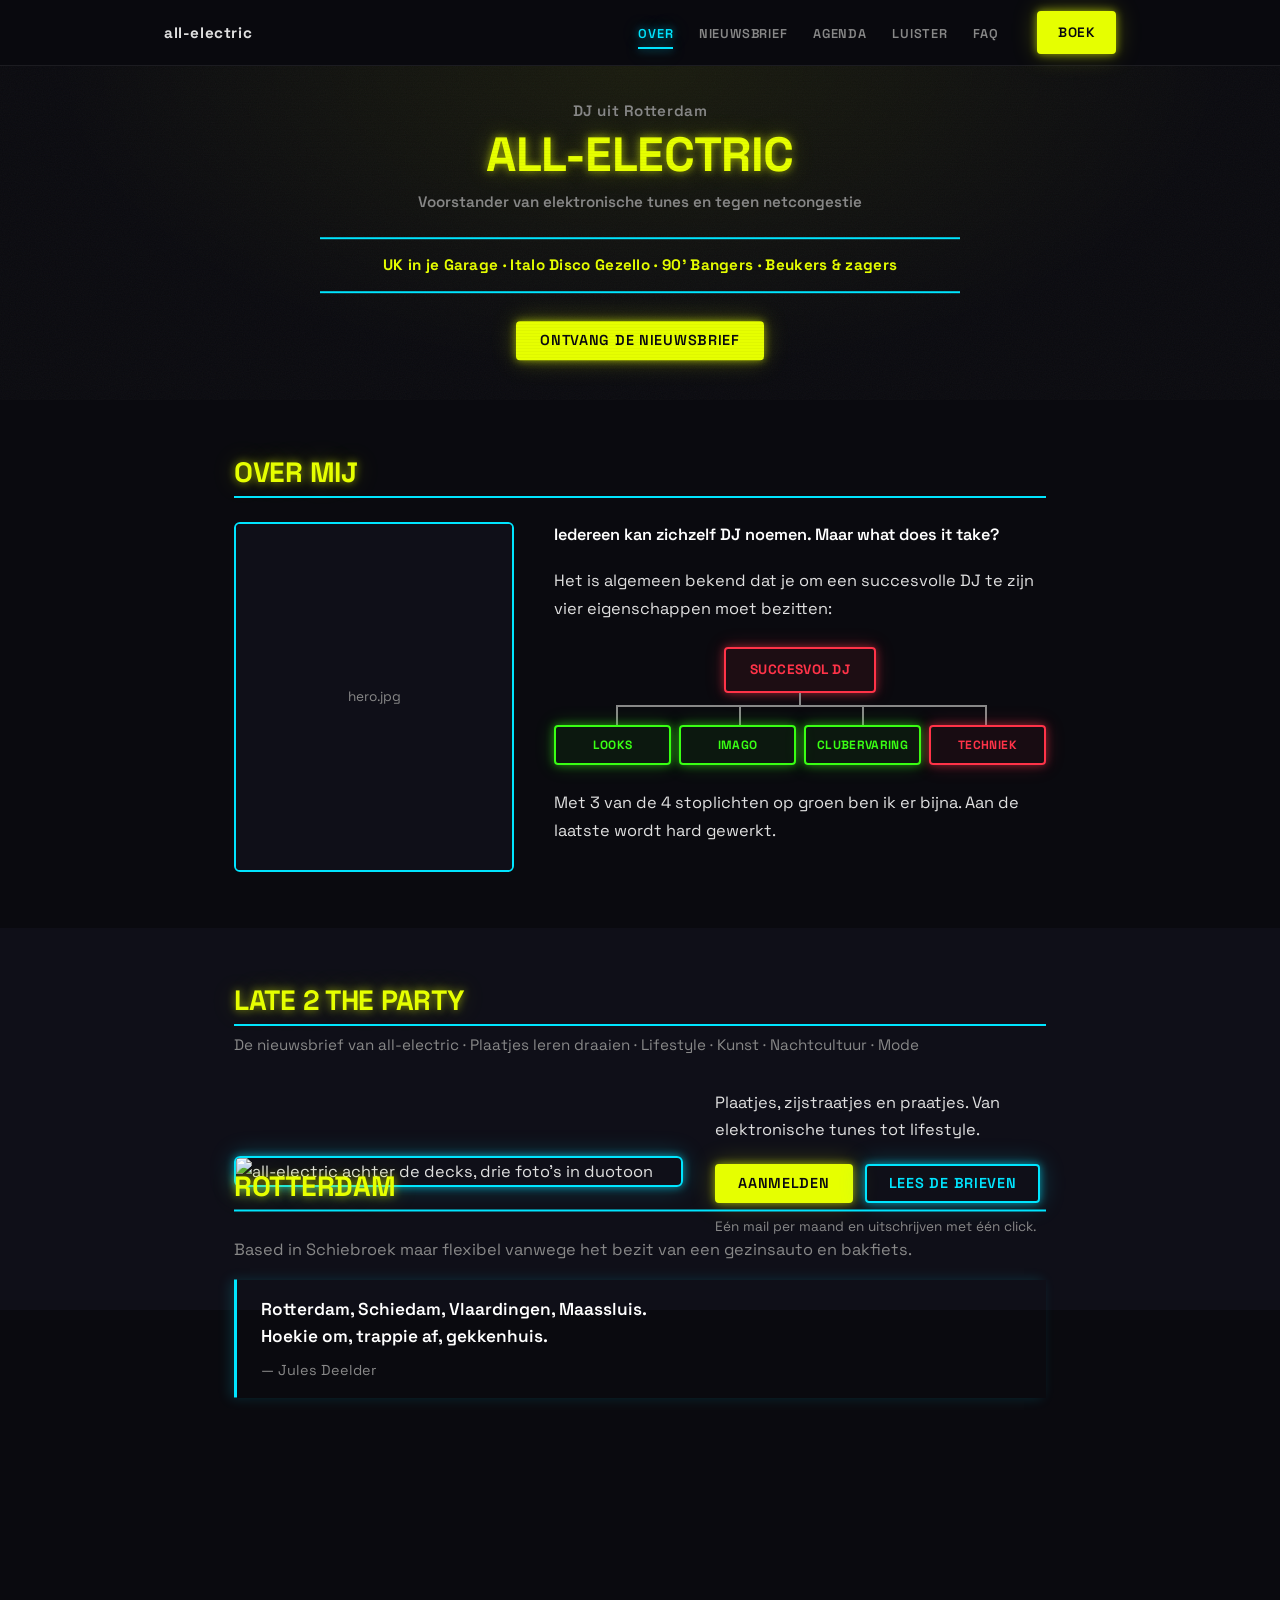
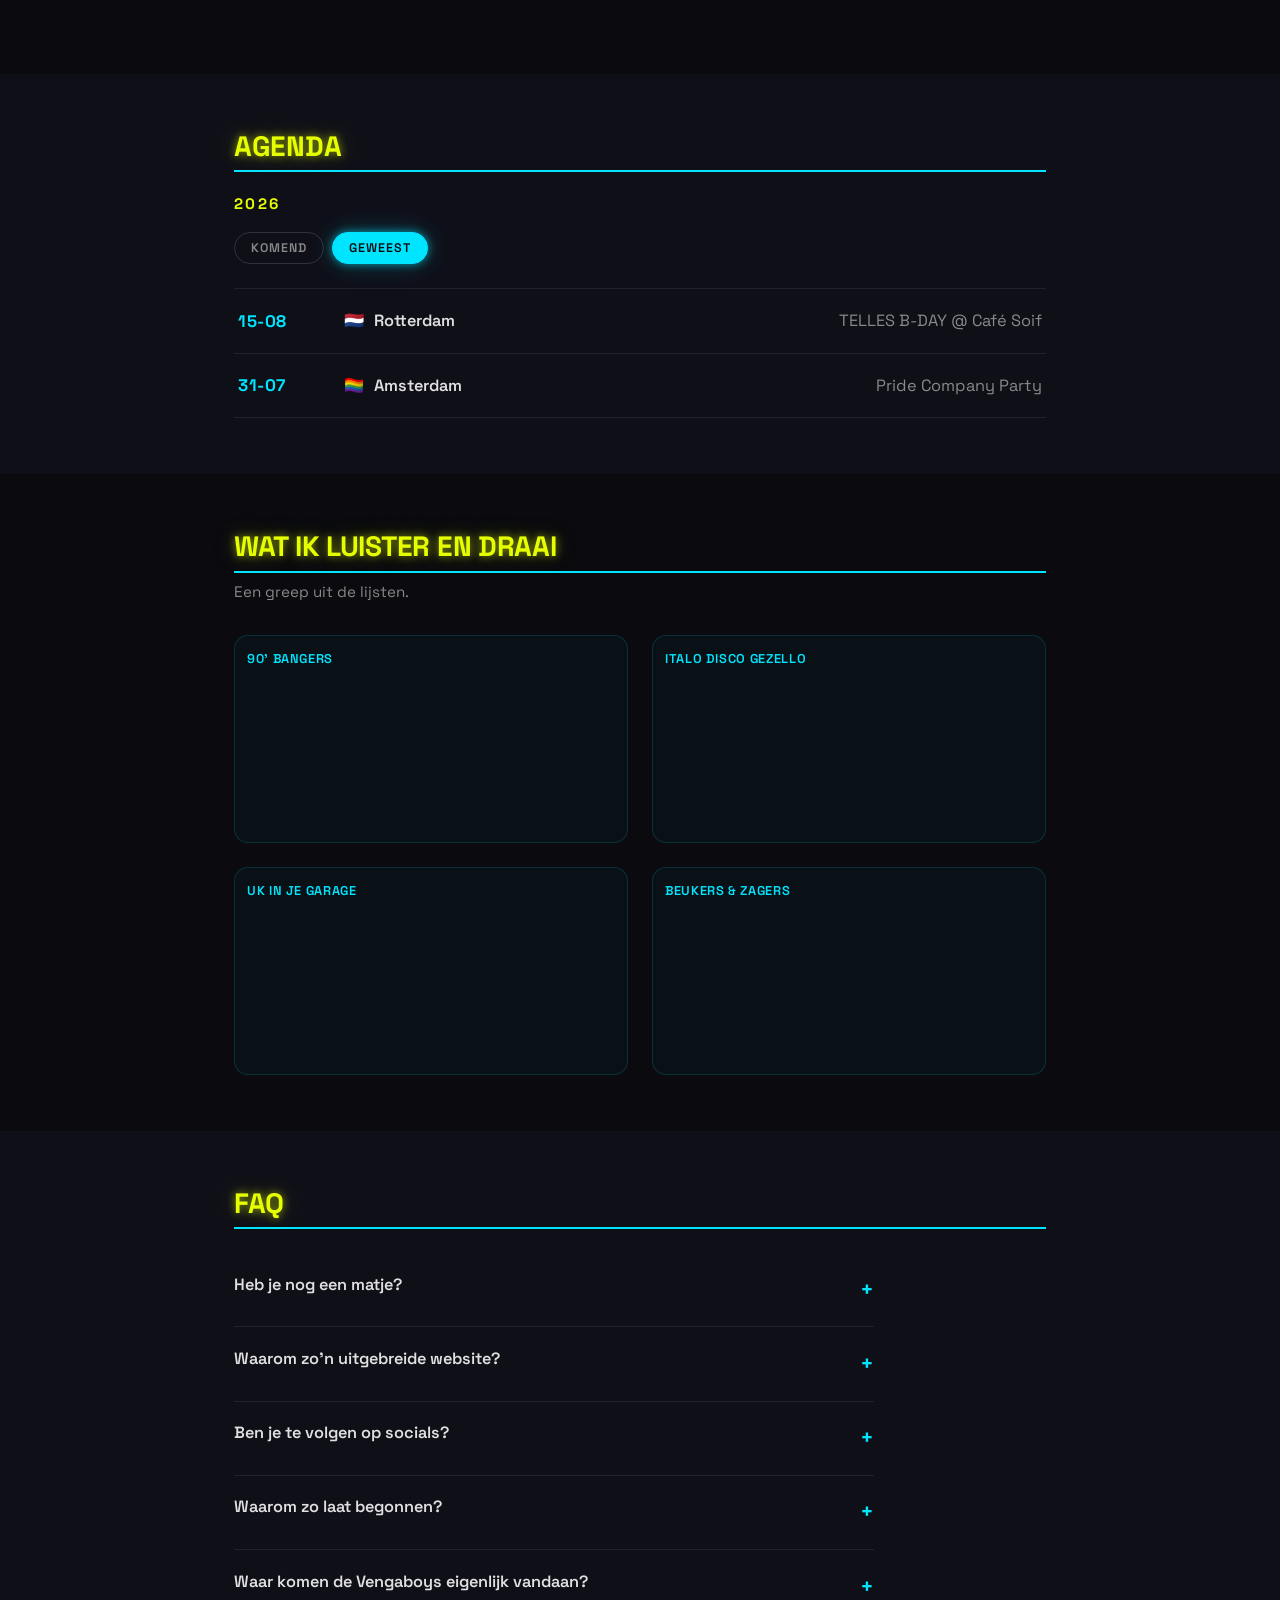
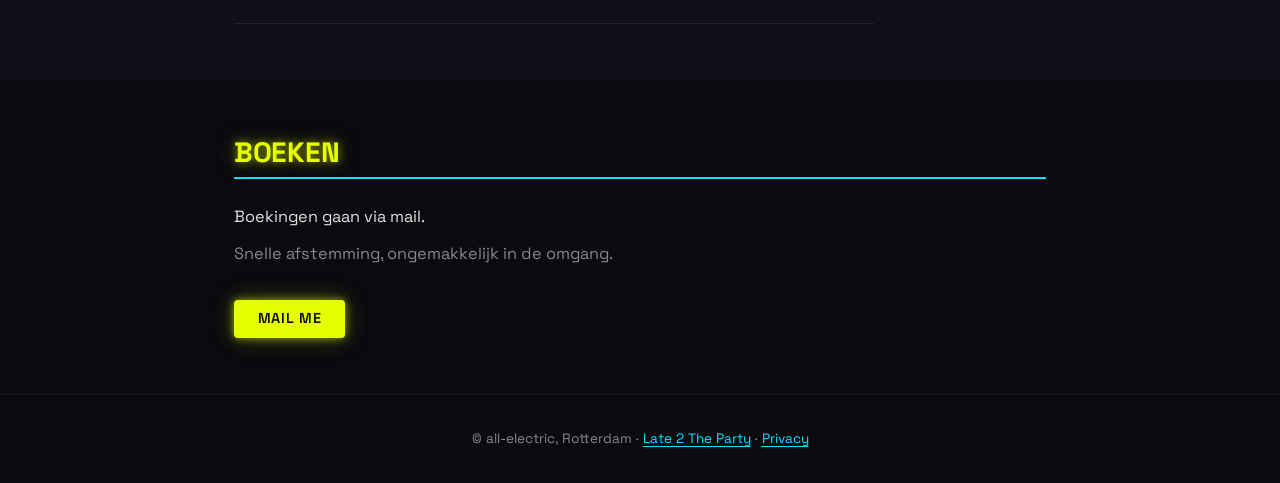
==== commit 6b54d373: "Typeschaal en hero in lijn met de nieuwsbriefpagina De homepage gebruikte grotere displaytitels en p" ====
--- a/index.html
+++ b/index.html
@@ -56,17 +56,19 @@
     <div class="scanlines" aria-hidden="true"></div>
     <div class="noise" aria-hidden="true"></div>
     <div class="hero__content">
+      <p class="hero__kicker">DJ uit Rotterdam</p>
       <h1 class="hero__title neon-text">all-electric</h1>
-      <p class="hero__sub">DJ uit Rotterdam</p>
       <p class="hero__strapline">Voorstander van elektronische tunes en tegen netcongestie</p>
 
-      <!-- GENRE TAGS -->
-      <div class="genre-tags">
-        <a href="https://open.spotify.com/playlist/3SSnkNHaZYFEnFsS2uNzvc?si=Rkkg8hDzQoSK9qMRm84tKg" class="genre-tag" target="_blank" rel="noopener" aria-label="UK Garage playlist op Spotify">UK in je Garage</a>
-        <a href="https://open.spotify.com/playlist/0wihgNsvUCuYe4vIcIEJX1?si=40QB4XUaSfa1ktWyz97FcA&pi=Adpx3Pd0QFGsA" class="genre-tag" target="_blank" rel="noopener" aria-label="Italo Disco playlist op Spotify">Italo Disco Gezello</a>
-        <a href="https://open.spotify.com/playlist/6vOpbanOj8kMaIDSkkobG8?si=ckpwqJuDSN2oO83r56tTGg" class="genre-tag" target="_blank" rel="noopener" aria-label="90s Dance playlist op Spotify">90' Bangers</a>
-        <a href="https://open.spotify.com/playlist/5kQzJcHHc57Rl9Vzh4SRj6?si=ad35b520052c4538" class="genre-tag" target="_blank" rel="noopener" aria-label="Beukers en zagers playlist op Spotify">Beukers &amp; zagers</a>
-      </div>
+      <p class="hero__band">
+        <a href="https://open.spotify.com/playlist/3SSnkNHaZYFEnFsS2uNzvc?si=Rkkg8hDzQoSK9qMRm84tKg" class="hero__band-link" target="_blank" rel="noopener">UK in je Garage</a>
+        &middot;
+        <a href="https://open.spotify.com/playlist/0wihgNsvUCuYe4vIcIEJX1?si=40QB4XUaSfa1ktWyz97FcA&pi=Adpx3Pd0QFGsA" class="hero__band-link" target="_blank" rel="noopener">Italo Disco Gezello</a>
+        &middot;
+        <a href="https://open.spotify.com/playlist/6vOpbanOj8kMaIDSkkobG8?si=ckpwqJuDSN2oO83r56tTGg" class="hero__band-link" target="_blank" rel="noopener">90' Bangers</a>
+        &middot;
+        <a href="https://open.spotify.com/playlist/5kQzJcHHc57Rl9Vzh4SRj6?si=ad35b520052c4538" class="hero__band-link" target="_blank" rel="noopener">Beukers &amp; zagers</a>
+      </p>
 
       <button type="button" class="btn btn--primary js-ml-form">Ontvang de nieuwsbrief</button>
     </div>
--- a/style.css
+++ b/style.css
@@ -22,8 +22,14 @@
   --glow-cyan: 0 0 8px rgba(0, 229, 255, .6), 0 0 24px rgba(0, 229, 255, .25);
   --glow-green: 0 0 8px rgba(57, 255, 20, .5), 0 0 20px rgba(57, 255, 20, .2);
   --glow-red: 0 0 8px rgba(255, 51, 72, .5), 0 0 20px rgba(255, 51, 72, .2);
-  /* hoogte van de sticky nav — de hero trekt dit van 100dvh af */
   --nav-h: 3.2rem;
+  /* Typeschaal van de nieuwsbrief-pagina */
+  --fs-meta: .75rem;
+  --fs-kicker: clamp(.8rem, 2vw, .95rem);
+  --fs-body: 1.02rem;
+  --fs-lead: 1.08rem;
+  --fs-heading: clamp(1.3rem, 3.4vw, 1.75rem);
+  --fs-display: clamp(1.6rem, 6vw, 3rem);
 }
 
 @media (max-width: 640px) {
@@ -42,6 +48,7 @@
   font-family: var(--font);
   background: var(--bg-dark);
   color: var(--text-main);
+  font-size: var(--fs-body);
   line-height: 1.7;
   -webkit-font-smoothing: antialiased;
   overflow-x: hidden;
@@ -378,38 +385,56 @@
    HERO
    ============================================ */
 .hero {
-  min-height: 100vh;
-  min-height: 100dvh;
-  margin-top: calc(-1 * var(--nav-h));
+  min-height: auto;
+  margin-top: 0;
   display: flex;
   align-items: center;
   justify-content: center;
   text-align: center;
-  padding: calc(var(--nav-h) + 1.5rem) 2rem 2rem;
+  padding: 3.5rem 1.5rem 1.25rem;
   position: relative;
   overflow: hidden;
-}
-
-/* subtle gradient bg */
-.hero::before {
-  content: '';
-  position: absolute;
-  inset: 0;
   background:
-    radial-gradient(ellipse at 30% 50%, rgba(230, 255, 0, .06) 0%, transparent 60%),
-    radial-gradient(ellipse at 70% 60%, rgba(0, 229, 255, .05) 0%, transparent 60%);
-  pointer-events: none;
-}
-
-.hero__content { position: relative; z-index: 1; }
+    radial-gradient(ellipse at 50% 0%, rgba(230, 255, 0, .07) 0%, transparent 65%),
+    var(--bg-dark);
+}
+
+.hero__content {
+  position: relative;
+  z-index: 1;
+  width: 100%;
+  max-width: 860px;
+}
 
 .hero__title {
-  font-size: clamp(4rem, 14vw, 10rem);
+  font-size: var(--fs-display);
+  font-weight: 700;
+  line-height: 1;
+  letter-spacing: -.01em;
   text-wrap: balance;
-  font-weight: 700;
+  text-transform: uppercase;
+  animation: none;
+}
+
+.hero__kicker,
+.hero__sub {
+  font-size: var(--fs-kicker);
+  font-weight: 600;
+  line-height: 1.2;
   letter-spacing: .04em;
-  line-height: 1;
-  animation: flicker 3s ease-in-out infinite alternate;
+  text-transform: none;
+  color: var(--text-muted);
+  text-shadow: none;
+  margin: 0 0 .65rem;
+}
+
+.hero__strapline {
+  margin: .75rem auto 0;
+  font-size: var(--fs-kicker);
+  font-weight: 600;
+  line-height: 1.45;
+  color: var(--text-muted);
+  max-width: 28rem;
 }
 
 @keyframes flicker {
@@ -422,59 +447,56 @@
 /* ============================================
    GENRE TAGS
    ============================================ */
+.hero__band,
 .genre-tags {
-  display: flex;
-  flex-wrap: wrap;
-  justify-content: center;
-  gap: .5rem;
-  margin-top: 1.25rem;
-}
-
+  margin: 1.5rem auto 0;
+  padding: .9rem .5rem;
+  max-width: 40rem;
+  border-top: 2px solid var(--neon-cyan);
+  border-bottom: 2px solid var(--neon-cyan);
+  font-size: var(--fs-kicker);
+  font-weight: 700;
+  line-height: 1.5;
+  color: var(--neon-yellow);
+  letter-spacing: .02em;
+}
+
+.hero__band-link,
 .genre-tag {
-  display: inline-block;
-  padding: .2rem .65rem;
-  border: 1px solid rgba(0, 229, 255, .28);
-  border-radius: 100px;
-  font-size: .68rem;
-  font-weight: 600;
-  color: var(--text-muted);
-  text-transform: uppercase;
-  letter-spacing: .05em;
-  transition: all .2s ease;
-}
-
+  color: inherit;
+  text-decoration: none;
+  transition: color .2s ease;
+}
+
+.hero__band-link:hover,
 .genre-tag:hover {
-  background: transparent;
-  color: var(--neon-cyan);
-  border-color: var(--neon-cyan);
-  box-shadow: none;
-}
-
-.genre-tag[href="#"] {
-  pointer-events: none;
-  cursor: default;
-}
-
+  color: var(--neon-cyan);
+}
+
+.hero__band-link:focus-visible,
 .genre-tag:focus-visible {
   outline: 2px solid var(--neon-yellow);
-  outline-offset: 2px;
+  outline-offset: 3px;
 }
 
 /* ============================================
    BUTTONS
    ============================================ */
 .btn {
-  display: inline-block;
-  padding: .85rem 2.2rem;
+  display: inline-flex;
+  align-items: center;
+  justify-content: center;
+  padding: .55rem 1.35rem;
   border-radius: 4px;
   font-family: var(--font);
-  font-size: 1rem;
+  font-size: .9rem;
   font-weight: 600;
   cursor: pointer;
   border: 2px solid transparent;
   transition: all .2s ease;
   text-transform: uppercase;
-  letter-spacing: .06em;
+  letter-spacing: .05em;
+  line-height: 1.2;
 }
 
 .btn:focus-visible {
@@ -487,7 +509,10 @@
   color: var(--bg-dark);
   border-color: var(--neon-yellow);
   box-shadow: var(--glow-yellow);
-  margin-top: 2rem;
+}
+
+.hero .btn--primary {
+  margin-top: 1.75rem;
 }
 
 .btn--primary:hover {
@@ -518,20 +543,30 @@
    SECTIONS
    ============================================ */
 .section {
-  padding: 5rem 0;
+  padding: 3.5rem 0;
   position: relative;
+}
+
+@media (max-width: 640px) {
+  .section { padding: 2.75rem 0; }
 }
 
 .section--alt {
   background: var(--bg-alt);
 }
 
-.section__heading {
-  font-size: clamp(1.8rem, 5vw, 2.8rem);
-  margin-bottom: 2rem;
+.section__heading,
+.nb-subkop {
+  font-size: var(--fs-heading);
+  margin-bottom: 1.5rem;
   font-weight: 700;
-  letter-spacing: -.015em;
-  line-height: 1.1;
+  letter-spacing: -.01em;
+  line-height: 1.15;
+  text-transform: uppercase;
+  color: var(--neon-yellow);
+  text-shadow: var(--glow-yellow);
+  padding-bottom: .5rem;
+  border-bottom: 2px solid var(--neon-cyan);
   text-wrap: balance;
 }
 
@@ -542,6 +577,8 @@
 
 .section__sub {
   margin-bottom: 2rem;
+  font-size: var(--fs-kicker);
+  line-height: 1.5;
   color: var(--text-muted);
 }
 
@@ -562,16 +599,15 @@
 }
 
 .about-text p {
-  font-size: 1.05rem;
+  font-size: var(--fs-body);
   margin-bottom: 1rem;
 }
 
-/* Openingsregel van een sectie: groter, dunner, meer lucht */
 .lead {
-  font-size: clamp(1.2rem, 2.6vw, 1.45rem);
-  line-height: 1.45;
+  font-size: var(--fs-lead);
+  line-height: 1.55;
   font-weight: 600;
-  letter-spacing: -.01em;
+  letter-spacing: 0;
   color: #fff;
   text-wrap: pretty;
 }
@@ -820,10 +856,10 @@
 }
 
 .deelder-quote p {
-  font-size: clamp(1.3rem, 3.4vw, 1.85rem);
-  font-weight: 700;
-  line-height: 1.35;
-  letter-spacing: -.015em;
+  font-size: var(--fs-lead);
+  font-weight: 600;
+  line-height: 1.55;
+  letter-spacing: 0;
   color: #fff;
 }
 
@@ -843,12 +879,14 @@
    AGENDA / TOURDATA
    ============================================ */
 .agenda__year {
-  font-size: clamp(2.5rem, 8vw, 4rem);
+  font-size: var(--fs-kicker);
   font-weight: 700;
   line-height: 1;
+  letter-spacing: .16em;
+  text-transform: uppercase;
   color: var(--neon-yellow);
-  text-shadow: var(--glow-yellow);
-  margin-bottom: 1.5rem;
+  text-shadow: none;
+  margin-bottom: 1.25rem;
 }
 
 .agenda__list {
@@ -982,7 +1020,7 @@
   padding: 1.1rem 0;
   cursor: pointer;
   font-weight: 600;
-  font-size: 1.05rem;
+  font-size: var(--fs-body);
   color: var(--text-main);
   list-style: none;
   display: flex;
@@ -1230,7 +1268,7 @@
 }
 
 .nb-masthead__kicker {
-  font-size: clamp(.8rem, 2vw, .95rem);
+  font-size: var(--fs-kicker);
   font-weight: 600;
   line-height: 1.2;
   letter-spacing: .04em;
@@ -1241,7 +1279,7 @@
 }
 
 .nb-masthead__title {
-  font-size: clamp(1.6rem, 6vw, 3rem);
+  font-size: var(--fs-display);
   font-weight: 700;
   line-height: 1;
   letter-spacing: -.01em;
@@ -1255,10 +1293,16 @@
   padding: .9rem 0;
   border-top: 2px solid var(--neon-cyan);
   border-bottom: 2px solid var(--neon-cyan);
-  font-size: clamp(.8rem, 2vw, .95rem);
+  font-size: var(--fs-kicker);
   font-weight: 700;
   color: var(--neon-yellow);
   letter-spacing: .02em;
+}
+
+.nb-masthead__dek {
+  margin-top: .75rem;
+  font-size: var(--fs-kicker);
+  color: var(--text-muted);
 }
 
 /* ---- TAGFILTER ---- */
@@ -1393,7 +1437,7 @@
 
 .prose p {
   margin-bottom: 1rem;
-  font-size: 1.02rem;
+  font-size: var(--fs-body);
 }
 
 .prose__h2 {
@@ -1413,8 +1457,8 @@
 
 /* ---- NIEUWSBRIEFBLOK OP DE HOMEPAGE ---- */
 .nb-kicker {
-  font-size: .78rem;
-  letter-spacing: .26em;
+  font-size: var(--fs-meta);
+  letter-spacing: .16em;
   text-transform: uppercase;
   color: var(--neon-cyan);
   margin-bottom: .4rem;
@@ -1484,17 +1528,18 @@
 }
 
 .ed-title {
-  font-size: clamp(1.7rem, 4.6vw, 2.6rem);
+  font-size: var(--fs-display);
   font-weight: 700;
   line-height: 1.1;
-  letter-spacing: -.02em;
+  letter-spacing: -.01em;
   text-wrap: balance;
   color: #fff;
   margin-bottom: .75rem;
 }
 
 .ed-preheader {
-  font-size: clamp(1.05rem, 2.4vw, 1.25rem);
+  font-size: var(--fs-lead);
+  line-height: 1.55;
   color: var(--text-muted);
   margin-bottom: 1.25rem;
 }
@@ -1624,51 +1669,19 @@
 }
 
 /* ============================================
-   AFWERKING NA DE UX-REVIEW
-   ============================================ */
-
-/* Naam past nu op één regel, ook op een telefoon */
-.hero__title {
-  font-size: clamp(2.4rem, 8vw, 5.5rem);
-}
-
-.hero__sub {
-  margin-top: .6rem;
-  font-size: clamp(.95rem, 2.2vw, 1.15rem);
-  letter-spacing: .16em;
-  text-transform: uppercase;
-  color: var(--text-muted);
-}
-
-/* Minder verticale leegte tussen de secties */
-.section {
-  padding: 3.5rem 0;
-}
-
-@media (max-width: 640px) {
-  .section { padding: 2.75rem 0; }
-}
-
-/* Archiefkop: kleiner dan de masthead en met lucht erboven */
+   AFWERKING
+   ============================================ */
+
 .nb-subkop {
   margin-top: 3.5rem;
-  font-size: clamp(1.3rem, 3.4vw, 1.75rem);
-  font-weight: 700;
-  letter-spacing: -.01em;
-  text-transform: uppercase;
-  color: var(--neon-yellow);
-  text-shadow: var(--glow-yellow);
-  padding-bottom: .5rem;
-  border-bottom: 2px solid var(--neon-cyan);
 }
 
 .nb-subkop__hint {
   margin: .75rem 0 1.5rem;
-  font-size: .9rem;
-  color: var(--text-muted);
-}
-
-/* Gat tussen masthead en eerste alinea dichten */
+  font-size: var(--fs-kicker);
+  color: var(--text-muted);
+}
+
 .nb-masthead {
   padding-bottom: 1.25rem;
 }
@@ -1677,29 +1690,7 @@
   padding-top: 2.25rem;
 }
 
-/* Knoppen in een rij: de marge die btn--primary voor de hero heeft,
-   duwt hem hier scheef. In een rij lijnt alles op de basislijn. */
 .nb-promo__acties .btn,
 .ed-cta .btn {
   margin-top: 0;
 }
-
-/* Een <button> en een <a> rekenen regelhoogte verschillend, waardoor ze
-   naast elkaar niet even hoog werden. Zo meten ze identiek. */
-.btn {
-  display: inline-flex;
-  align-items: center;
-  justify-content: center;
-  line-height: 1.2;
-}
-
-/* Tweede laag onder DJ uit Rotterdam: een volle zin, geen label,
-   dus geen hoofdletters/letterspacing zoals .hero__sub */
-.hero__strapline {
-  margin-top: .5rem;
-  font-size: clamp(.85rem, 1.9vw, .95rem);
-  color: var(--text-muted);
-  max-width: 420px;
-  margin-left: auto;
-  margin-right: auto;
-}
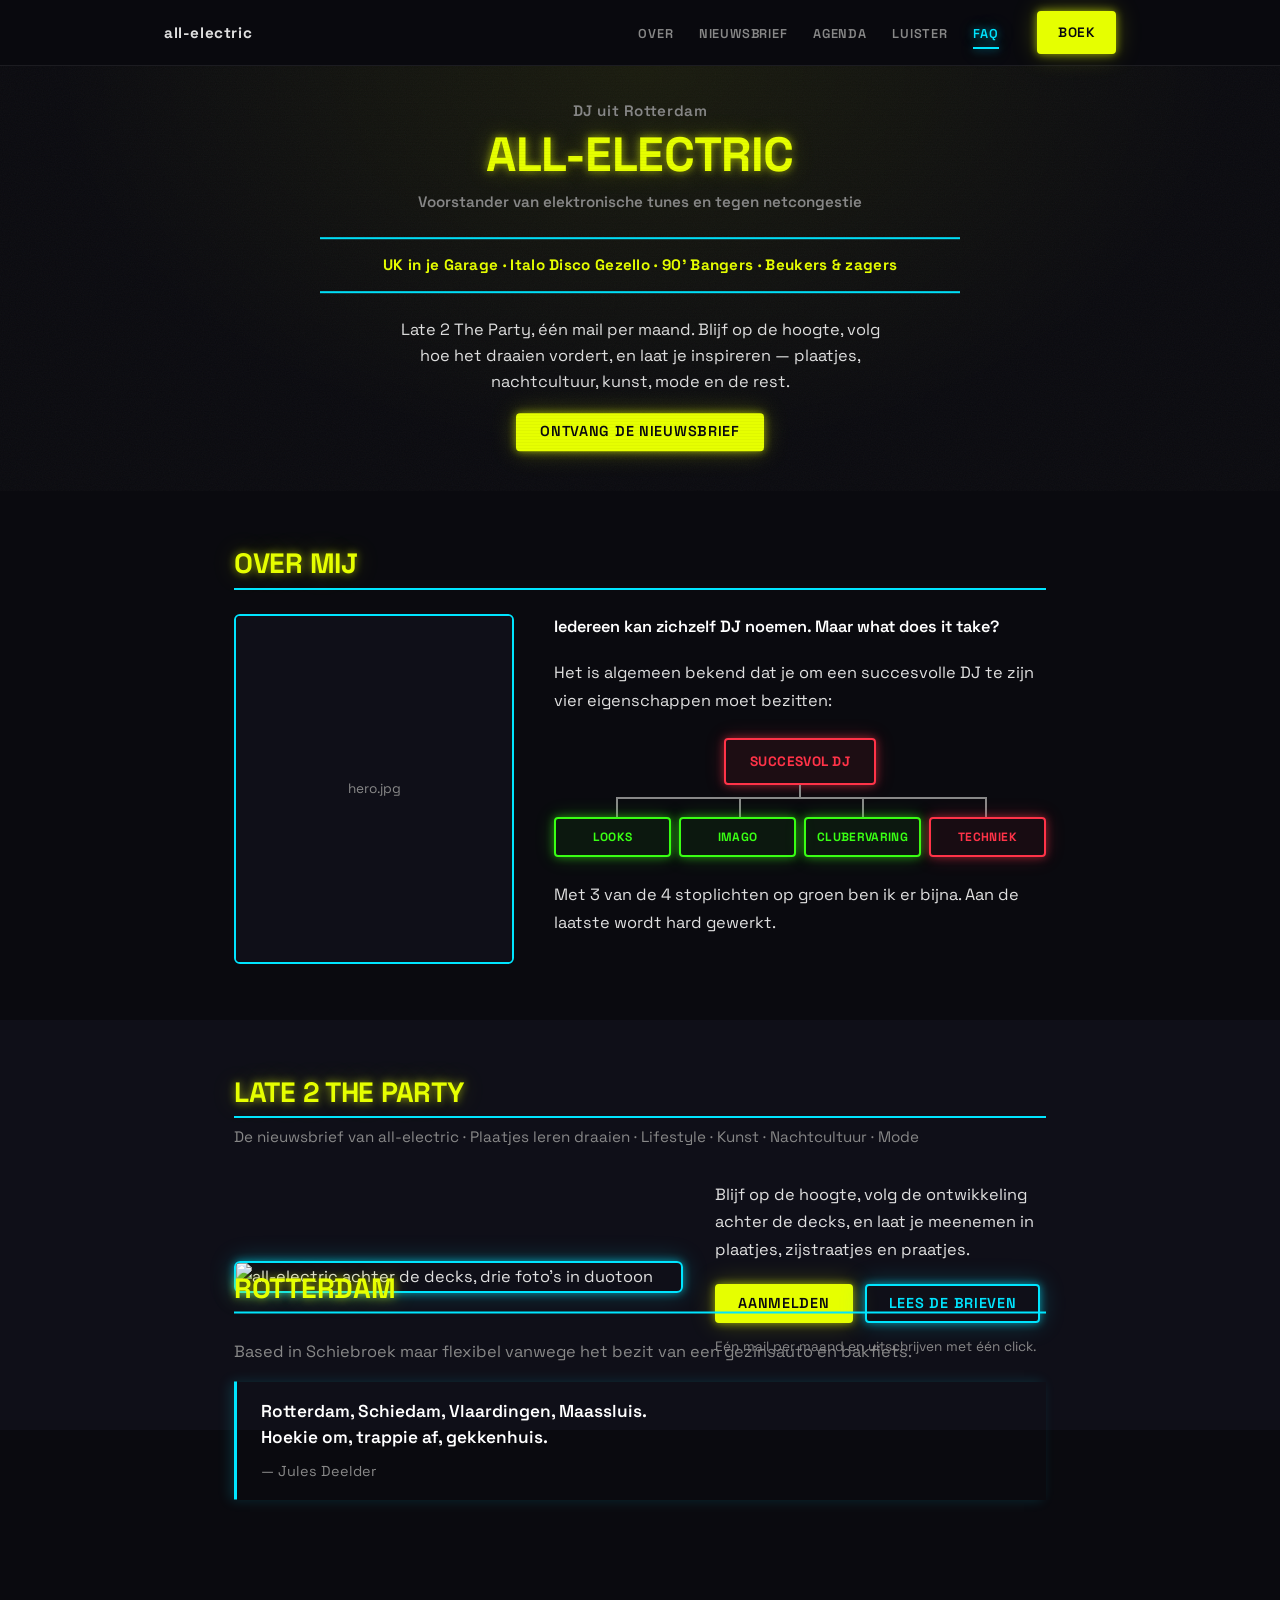
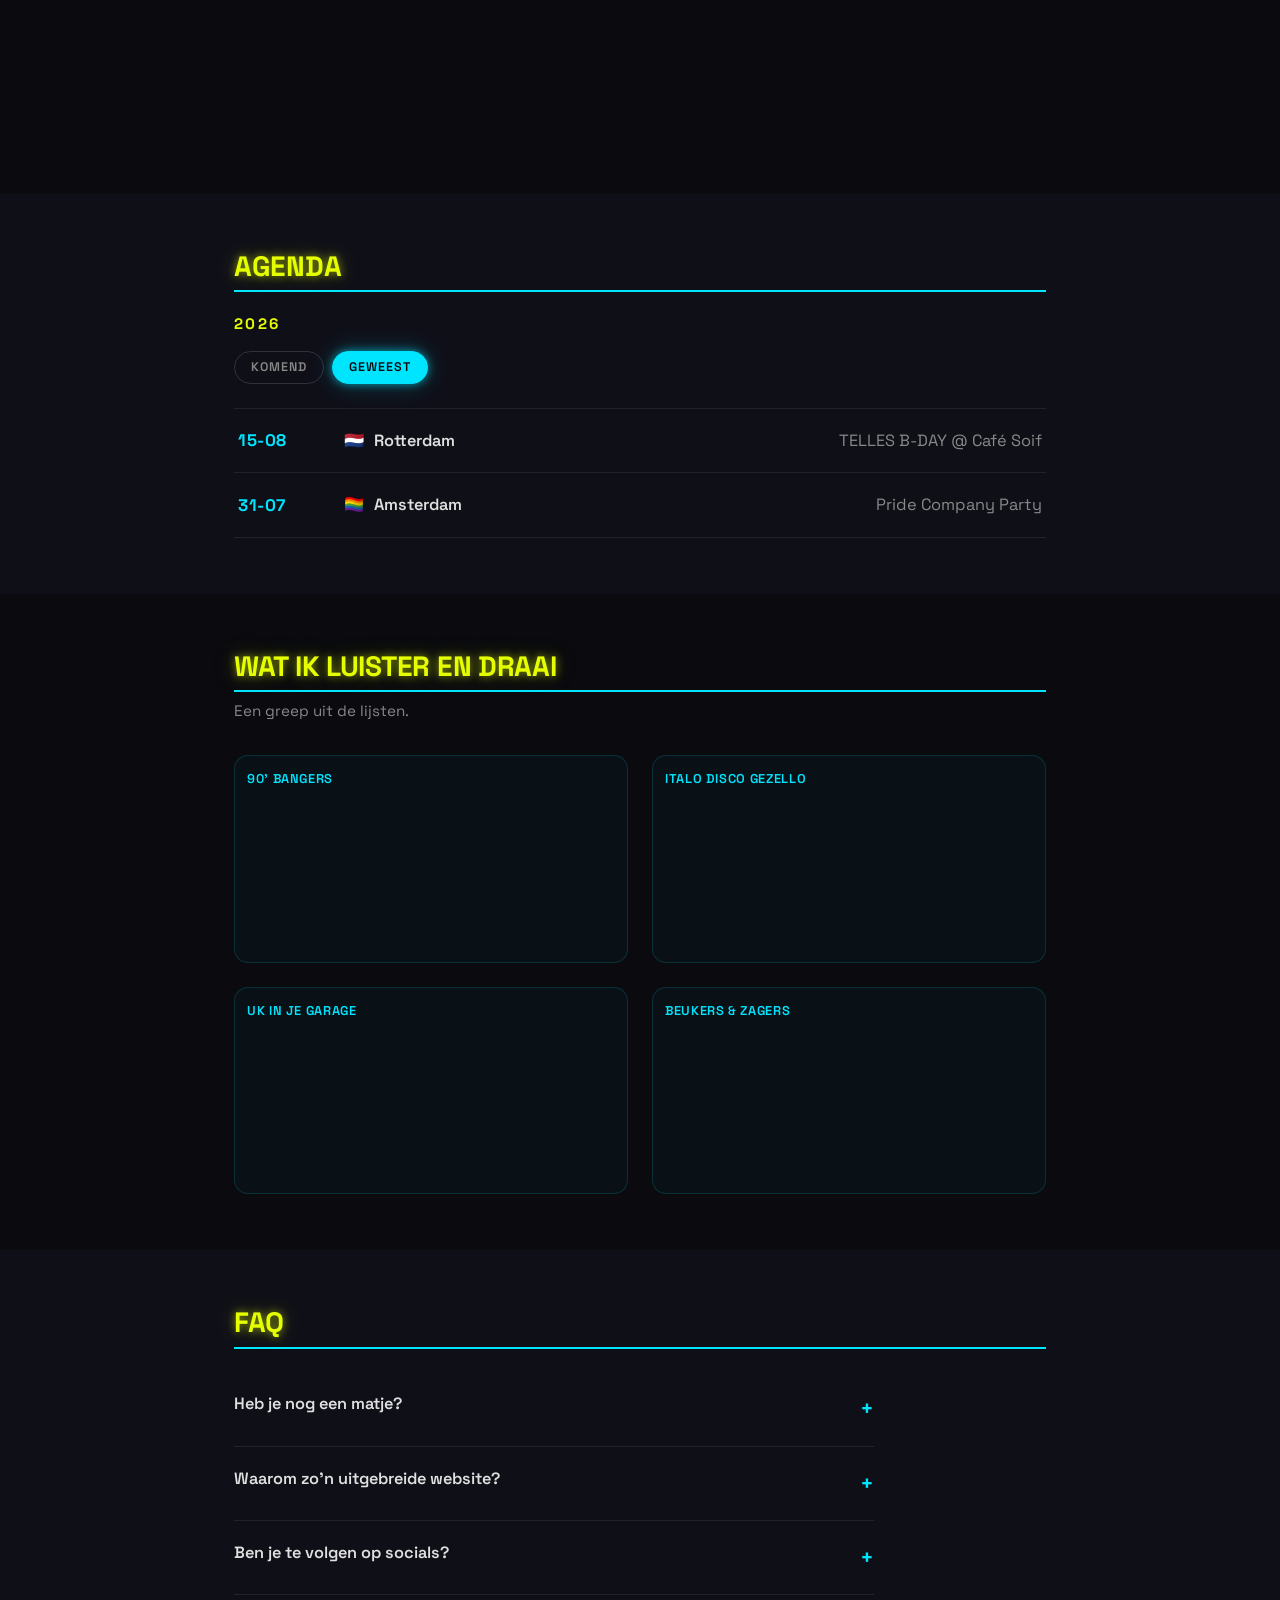
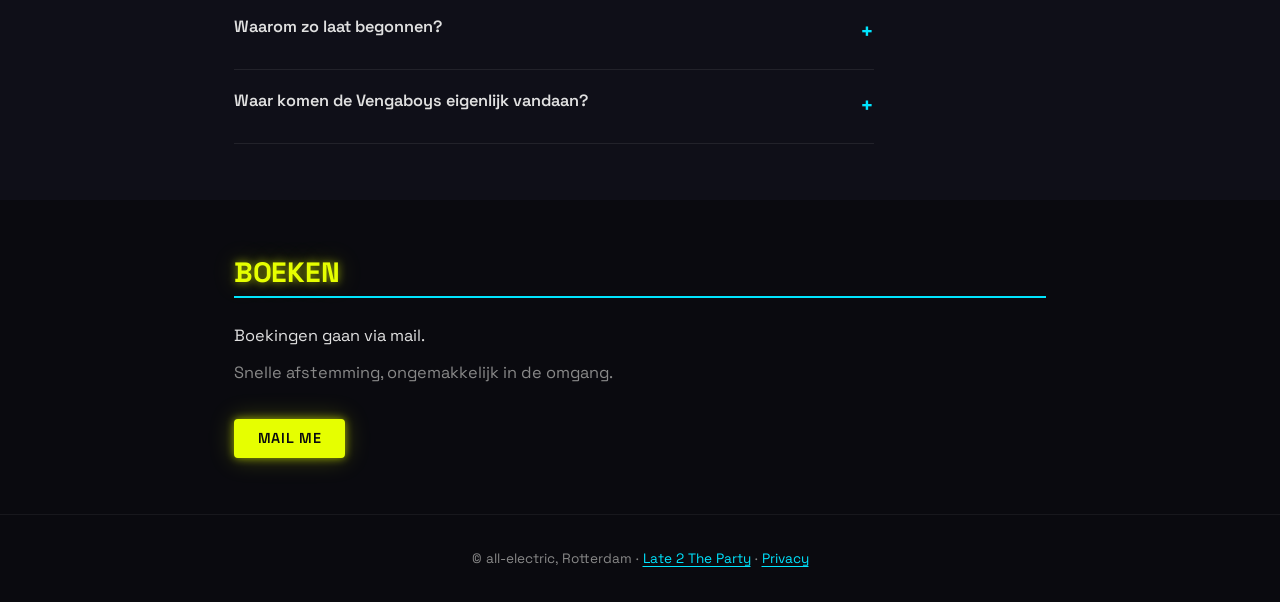
==== commit a5f8c41a: "Inschrijven: waarom-tekst op de homepage en eigen formulier De hero-knop legt uit wat Late 2 The Par" ====
--- a/index.html
+++ b/index.html
@@ -70,6 +70,7 @@
         <a href="https://open.spotify.com/playlist/5kQzJcHHc57Rl9Vzh4SRj6?si=ad35b520052c4538" class="hero__band-link" target="_blank" rel="noopener">Beukers &amp; zagers</a>
       </p>
 
+      <p class="hero__pitch">Late 2 The Party, één mail per maand. Blijf op de hoogte, volg hoe het draaien vordert, en laat je inspireren — plaatjes, nachtcultuur, kunst, mode en de rest.</p>
       <button type="button" class="btn btn--primary js-ml-form">Ontvang de nieuwsbrief</button>
     </div>
   </section>
@@ -139,7 +140,7 @@
         </a>
 
         <div class="nb-promo__tekst">
-          <p>Plaatjes, zijstraatjes en praatjes. Van elektronische tunes tot lifestyle.</p>
+          <p>Blijf op de hoogte, volg de ontwikkeling achter de decks, en laat je meenemen in plaatjes, zijstraatjes en praatjes.</p>
           <div class="nb-promo__acties">
             <button type="button" class="btn btn--primary js-ml-form">Aanmelden</button>
             <a href="nieuwsbrief/" class="btn btn--secondary">Lees de brieven</a>
--- a/style.css
+++ b/style.css
@@ -193,6 +193,7 @@
   .site-nav__inner {
     display: grid;
     grid-template-columns: 1fr auto auto;
+    grid-template-areas: "brand toggle cta";
     align-items: center;
     gap: .5rem .6rem;
     padding: .55rem .9rem;
@@ -201,27 +202,33 @@
   .site-nav__brand {
     display: block;
     font-size: .9rem;
-    grid-column: 1;
-  }
-  .site-nav__cta {
-    grid-column: 2;
-    margin-left: 0;
-    padding: .45rem .9rem;
+    grid-area: brand;
+    min-width: 0;
   }
   .site-nav__toggle {
     display: inline-flex;
     align-items: center;
-    grid-column: 3;
+    grid-area: toggle;
     margin-left: 0;
+  }
+  .site-nav__cta {
+    grid-area: cta;
+    margin-left: 0;
+    padding: .45rem .9rem;
   }
   .site-nav__links {
     display: none;
-    grid-column: 1 / -1;
+    grid-area: links;
     margin: 0;
     padding: .35rem 0 .6rem;
     flex-direction: column;
     align-items: stretch;
     gap: 0;
+  }
+  .site-nav.is-open .site-nav__inner {
+    grid-template-areas:
+      "brand toggle cta"
+      "links links links";
   }
   .site-nav.is-open .site-nav__links {
     display: flex;
@@ -437,6 +444,15 @@
   max-width: 28rem;
 }
 
+.hero__pitch {
+  margin: 1.5rem auto 0;
+  font-size: var(--fs-body);
+  line-height: 1.6;
+  color: var(--text-main);
+  max-width: 32rem;
+  text-wrap: pretty;
+}
+
 @keyframes flicker {
   0%, 90%, 100% { opacity: 1; }
   92% { opacity: .85; }
@@ -512,7 +528,7 @@
 }
 
 .hero .btn--primary {
-  margin-top: 1.75rem;
+  margin-top: 1.1rem;
 }
 
 .btn--primary:hover {
@@ -1694,3 +1710,143 @@
 .ed-cta .btn {
   margin-top: 0;
 }
+
+/* ============================================
+   INSCHRIJFFORMULIER (vervangt de MailerLite-balk)
+   ============================================ */
+.sr-only {
+  position: absolute;
+  width: 1px;
+  height: 1px;
+  padding: 0;
+  margin: -1px;
+  overflow: hidden;
+  clip: rect(0, 0, 0, 0);
+  white-space: nowrap;
+  border: 0;
+}
+
+.signup {
+  position: fixed;
+  inset: 0;
+  z-index: 1200;
+  display: flex;
+  align-items: center;
+  justify-content: center;
+  padding: 1.25rem;
+}
+
+.signup[hidden] { display: none; }
+
+.signup__backdrop {
+  position: absolute;
+  inset: 0;
+  background: rgba(10, 10, 15, .72);
+  -webkit-backdrop-filter: blur(6px);
+  backdrop-filter: blur(6px);
+}
+
+.signup__panel {
+  position: relative;
+  width: min(28rem, 100%);
+  padding: 2rem 1.5rem 1.5rem;
+  text-align: center;
+  background:
+    radial-gradient(ellipse at 50% 0%, rgba(230, 255, 0, .07) 0%, transparent 65%),
+    var(--bg-dark);
+  border: 2px solid var(--neon-cyan);
+  box-shadow: var(--glow-cyan);
+}
+
+.signup__close {
+  position: absolute;
+  top: .55rem;
+  right: .65rem;
+  background: transparent;
+  border: 0;
+  color: var(--text-muted);
+  font-family: var(--font);
+  font-size: 1.4rem;
+  line-height: 1;
+  cursor: pointer;
+}
+
+.signup__close:hover,
+.signup__close:focus-visible {
+  color: var(--neon-yellow);
+}
+
+.signup__close:focus-visible {
+  outline: 2px solid var(--neon-cyan);
+  outline-offset: 3px;
+}
+
+.signup__kicker {
+  font-size: var(--fs-kicker);
+  font-weight: 600;
+  color: var(--text-muted);
+  margin-bottom: .65rem;
+}
+
+.signup__title {
+  font-size: var(--fs-heading);
+  font-weight: 700;
+  line-height: 1.15;
+  letter-spacing: -.01em;
+  text-transform: uppercase;
+  color: var(--neon-yellow);
+  text-shadow: var(--glow-yellow);
+  margin-bottom: .85rem;
+}
+
+.signup__lead {
+  font-size: var(--fs-body);
+  line-height: 1.6;
+  color: var(--text-main);
+  margin-bottom: 1.25rem;
+}
+
+.signup__form {
+  display: flex;
+  flex-direction: column;
+  gap: .7rem;
+  text-align: left;
+}
+
+.signup__input {
+  width: 100%;
+  font-family: var(--font);
+  font-size: var(--fs-body);
+  color: var(--text-main);
+  background: var(--bg-alt);
+  border: 1px solid rgba(255, 255, 255, .16);
+  border-radius: 4px;
+  padding: .7rem .85rem;
+}
+
+.signup__input:focus {
+  outline: 2px solid var(--neon-cyan);
+  outline-offset: 2px;
+  border-color: var(--neon-cyan);
+}
+
+.signup__form .btn {
+  width: 100%;
+  margin-top: .15rem;
+}
+
+.signup__status {
+  min-height: 1.4em;
+  margin: .35rem 0 0;
+  font-size: .9rem;
+  color: var(--text-muted);
+}
+
+.signup__status--ok { color: var(--neon-green); }
+.signup__status--err { color: var(--neon-red); }
+
+.signup__panel .newsletter__note {
+  margin-top: .85rem;
+}
+
+body.signup-open { overflow: hidden; }
